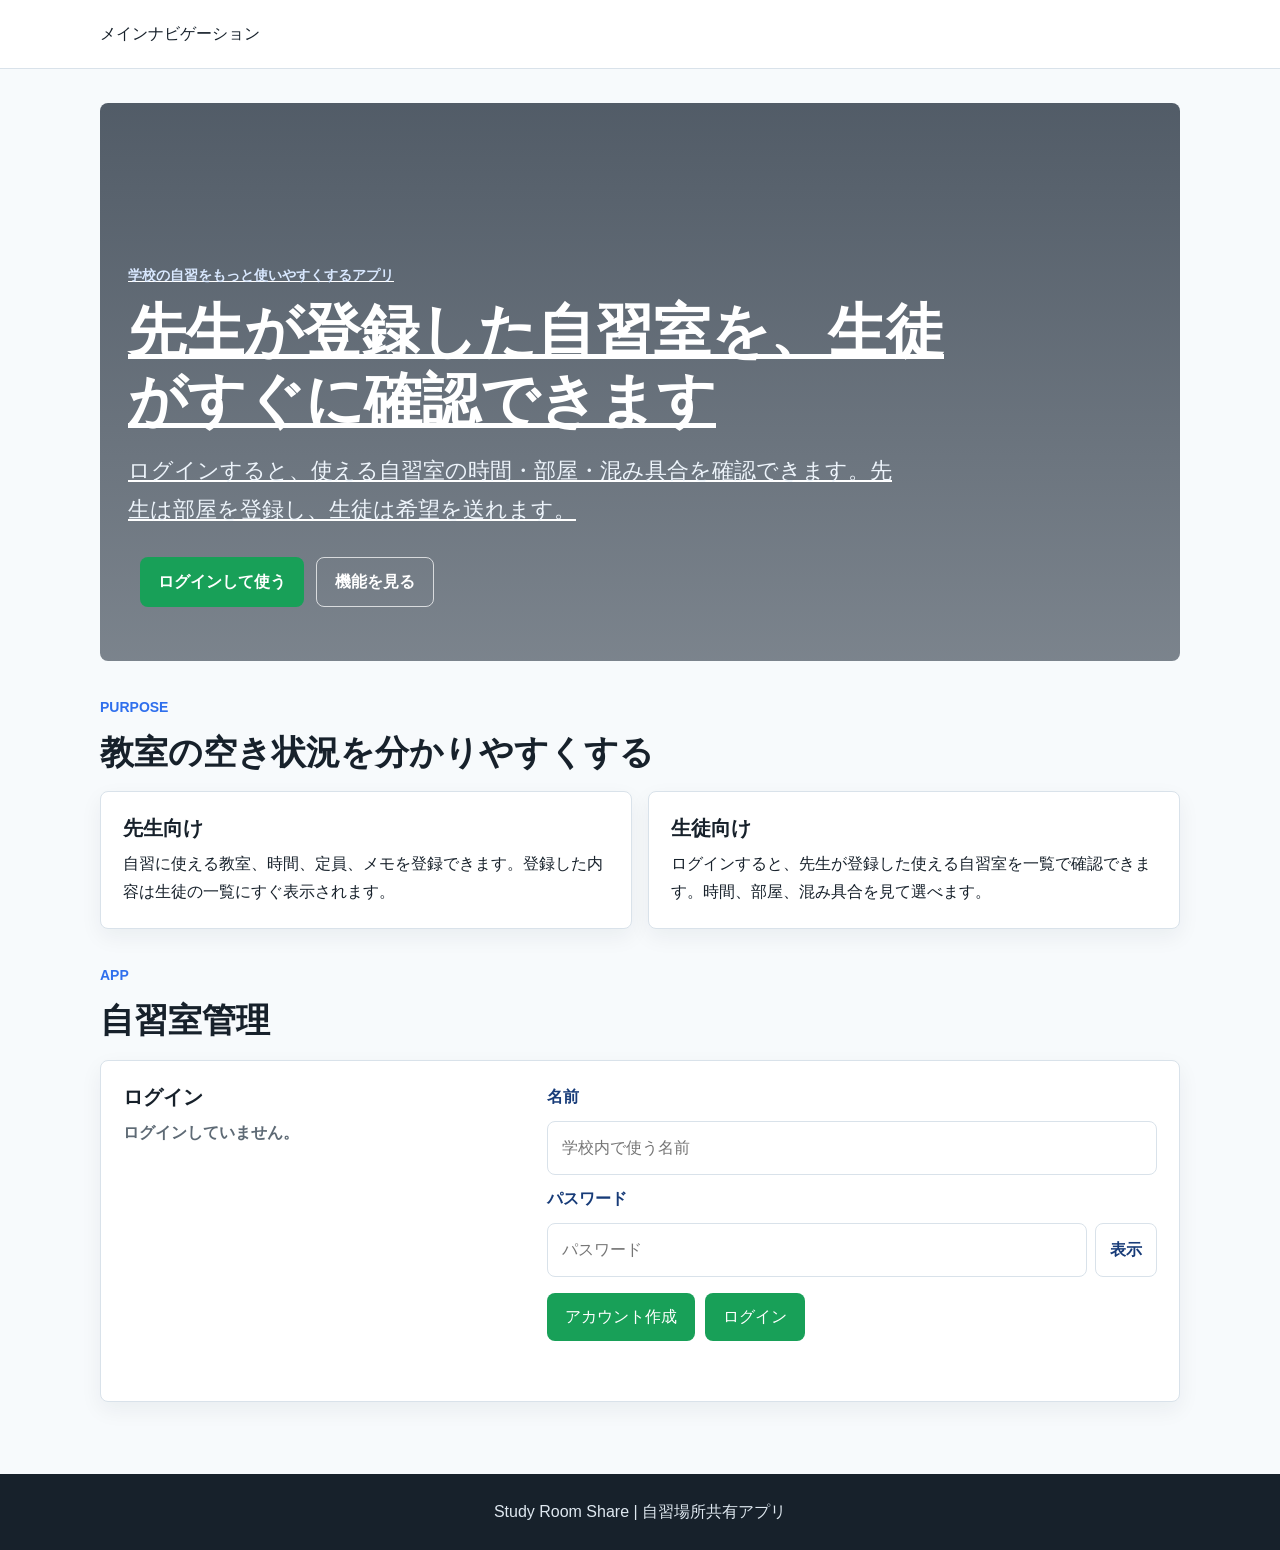
==== dashboard.html @ 18b65eff "Hide voted reception entries immediately" ====
﻿<!DOCTYPE html>
<html lang="ja">
<head>
  <meta charset="UTF-8">
  <meta name="viewport" content="width=device-width, initial-scale=1.0">
  <title>自習サポートアプリ</title>
  <link rel="stylesheet" href="style.css?v=20260711-planned-crowd">
</head>
<body class="dashboard-page">
  <header class="site-header" hidden>
    <nav class="nav" aria-label="繝｡繧､繝ｳ繝翫ン繧ｲ繝ｼ繧ｷ繝ｧ繝ｳ">
      <a class="brand" href="index.html">Study Room Share</a>
      <div class="nav-links">
        <a href="index.html">繝医ャ繝・/a>
        <a href="features.html">讖溯・</a>
        <a href="use-cases.html">豢ｻ逕ｨ萓・/a>
        <a class="active" href="dashboard.html">邂｡逅・/a>
      </div>
    </nav>
  </header>

  <main>
    <section class="hero">
      <div class="hero-copy">
        <p class="eyebrow">蟄ｦ譬｡縺ｮ閾ｪ鄙偵ｒ繧ゅ▲縺ｨ菴ｿ縺・ｄ縺吶￥縺吶ｋ繧｢繝励Μ</p>
        <h1>蜈育函縺檎匳骭ｲ縺励◆閾ｪ鄙貞ｮ､繧偵∫函蠕偵′縺吶＄縺ｫ遒ｺ隱阪〒縺阪ｋ</h1>
        <p class="lead">
          繧｢繧ｫ繧ｦ繝ｳ繝医ｒ菴懈・縺励※繝ｭ繧ｰ繧､繝ｳ縺吶ｋ縺ｨ縲∝・逕溘・閾ｪ鄙貞ｮ､繧堤匳骭ｲ縺ｧ縺阪∪縺吶・
          逕溷ｾ偵・逋ｻ骭ｲ縺輔ｌ縺溯・鄙貞ｮ､繧偵Μ繧ｹ繝医〒遒ｺ隱阪＠縲∬・蛻・↓蜷医▲縺溷ｴ謇繧帝∈縺ｹ縺ｾ縺吶・
        </p>
        <div class="actions">
          <a class="button primary" href="#app-section">繝ｭ繧ｰ繧､繝ｳ縺励※菴ｿ縺・/a>
          <a class="button secondary" href="features.html">讖溯・繧定ｦ九ｋ</a>
        </div>
      </div>
    </section>

    <section class="section">
      <div class="section-heading">
        <p class="eyebrow">Purpose</p>
        <h2>謨吝ｮ､縺ｮ遨ｺ縺咲憾豕√ｒ蛻・°繧翫ｄ縺吶￥縺吶ｋ</h2>
      </div>
      <div class="two-column">
        <article class="panel">
          <h3>蜈育函蜷代￠</h3>
          <p>
            閾ｪ鄙偵↓菴ｿ縺医ｋ謨吝ｮ､縲∵凾髢薙∽ｺｺ謨ｰ縲√Γ繝｢繧堤匳骭ｲ縺ｧ縺阪∪縺吶・
            逋ｻ骭ｲ縺励◆諠・ｱ縺ｯ縲∫函蠕貞・縺ｮ荳隕ｧ縺ｫ縺吶＄陦ｨ遉ｺ縺輔ｌ縺ｾ縺吶・
          </p>
        </article>
        <article class="panel">
          <h3>逕溷ｾ貞髄縺・/h3>
          <p>
            繝ｭ繧ｰ繧､繝ｳ縺吶ｋ縺ｨ縲∝・逕溘′逋ｻ骭ｲ縺励◆閾ｪ鄙貞ｮ､繧剃ｸ隕ｧ縺ｧ遒ｺ隱阪〒縺阪∪縺吶・
            蝣ｴ謇縲∵凾髢薙∽ｺｺ謨ｰ縺ｮ逶ｮ螳峨ｒ隕九※縲∬・鄙貞ｴ謇繧帝∈縺ｹ縺ｾ縺吶・
          </p>
        </article>
      </div>
    </section>

    <section class="section app-section" id="app-section" aria-labelledby="app-title">
      <div class="section-heading">
        <p class="eyebrow">App</p>
        <h2 id="app-title">閾ｪ鄙貞ｮ､邂｡逅・/h2>
      </div>

      <div class="auth-panel" id="auth-panel">
        <div>
          <h3>繝ｭ繧ｰ繧､繝ｳ</h3>
          <p class="auth-status" id="auth-status" role="status" aria-live="polite">繝ｭ繧ｰ繧､繝ｳ迥ｶ諷九ｒ遒ｺ隱阪＠縺ｦ縺・∪縺吶・/p>
        </div>
        <form class="auth-form" id="auth-form" autocomplete="off">
          <label for="display-name">蜷榊燕</label>
          <input id="display-name" name="school-display-name-no-autofill" type="text" maxlength="40" autocomplete="off" autocorrect="off" autocapitalize="off" spellcheck="false" placeholder="学校内で使う名前" required>

          <select id="account-role" name="account-role" hidden aria-hidden="true">
            <option value="student">逕溷ｾ・/option>
          </select>
          <input id="login-id" name="login-id" type="text" inputmode="latin" autocomplete="username" minlength="6" maxlength="24" pattern="[A-Za-z0-9_-]+" hidden aria-hidden="true">

          <label for="account-password">パスワード</label>
          <div class="password-field">
            <input id="account-password" name="account-password" type="password" autocomplete="current-password" placeholder="パスワード" required>
            <button class="password-toggle" id="password-toggle" type="button" aria-label="パスワードを表示">表示</button>
          </div>

          <div class="auth-actions">
            <button class="button auth-button-strong" id="signup-button" type="button">繧｢繧ｫ繧ｦ繝ｳ繝井ｽ懈・</button>
            <button class="button auth-button-strong" id="signin-button" type="submit">繝ｭ繧ｰ繧､繝ｳ</button>
            <span class="school-banner" id="school-banner" hidden>縺ゅｋ蟄ｦ譬｡</span>
            <span class="user-name-label" id="user-name-label" hidden></span>
            <button class="button auth-button-muted" id="signout-button" type="button" hidden>繝ｭ繧ｰ繧｢繧ｦ繝・/button>
          </div>
          <p class="auth-message" id="auth-message" role="status" aria-live="polite"></p>
        </form>
      </div>

      <div class="role-summary" id="role-summary" hidden>
        <div>
          <p class="eyebrow">Dashboard</p>
          <h3 id="dashboard-title">閾ｪ鄙貞ｮ､繝ｪ繧ｹ繝・/h3>
        </div>
        <p id="dashboard-note">蜈育函縺檎匳骭ｲ縺励◆閾ｪ鄙貞ｮ､繧堤｢ｺ隱阪〒縺阪∪縺吶・/p>
      </div>

      <div class="room-layout">
        <form class="room-form" id="room-form" hidden>
          <h3>閾ｪ鄙貞ｮ､繧堤匳骭ｲ</h3>

          <label for="room-name">驛ｨ螻句錐</label>
          <select id="room-name" name="room-name" required>
            <option value="">荳九・驛ｨ螻玖ｨｭ螳壹〒驛ｨ螻九ｒ霑ｽ蜉縺励※縺上□縺輔＞</option>
          </select>

          <label for="room-location">蝣ｴ謇</label>
          <input id="room-location" name="room-location" type="text" maxlength="80" placeholder="場所説明" readonly>

          <div class="form-grid">
            <div>
              <label for="available-date">日付</label>
              <select id="available-date" name="available-date" required></select>
            </div>
            <div>
              <label for="capacity">螳壼藤</label>
              <input id="capacity" name="capacity" type="number" min="1" max="200" value="20" required>
            </div>
          </div>

          <div class="form-grid">
            <div>
              <label for="start-time">開始</label>
              <select id="start-time" name="start-time" size="6" required></select>
            </div>
            <div>
              <label for="end-time">終了</label>
              <select id="end-time" name="end-time" size="6" required disabled></select>
            </div>
          </div>

          <label for="room-note">繝｡繝｢</label>
          <textarea id="room-note" name="room-note" rows="4" maxlength="300" placeholder="萓・ 髱吶°縺ｫ閾ｪ鄙偵＠縺溘＞莠ｺ蜷代￠"></textarea>

          <button class="button primary room-submit" id="room-submit" type="submit">逋ｻ骭ｲ縺吶ｋ</button>
          <p class="room-message" id="room-message" role="status" aria-live="polite"></p>
        </form>

        <div class="room-list-panel">
          <div class="list-toolbar">
            <h3>菴ｿ縺医ｋ閾ｪ鄙貞ｮ､</h3>
            <button class="button auth-button-muted" id="refresh-rooms" type="button">譖ｴ譁ｰ</button>
          </div>
          <div class="room-list" id="room-list" aria-live="polite">
            <p class="empty-rooms">繝ｭ繧ｰ繧､繝ｳ縺吶ｋ縺ｨ閾ｪ鄙貞ｮ､繝ｪ繧ｹ繝医ｒ遒ｺ隱阪〒縺阪∪縺吶・/p>
          </div>
        </div>
      </div>

      <section class="room-settings-panel" id="room-settings-panel" hidden>
        <div class="request-heading">
          <div>
            <p class="eyebrow">Rooms</p>
            <h3>部屋設定</h3>
          </div>
          <p>自習室登録で使う部屋を先に追加できます。</p>
        </div>

        <form class="room-option-form" id="room-option-form" autocomplete="off">
          <div>
            <label for="room-option-name">部屋名</label>
            <input id="room-option-name" name="room-option-name" type="text" maxlength="60" placeholder="例: 3年A組 教室" autocomplete="off" required>
          </div>
          <div>
            <label for="room-option-location">場所</label>
            <input id="room-option-location" name="room-option-location" type="text" maxlength="20" placeholder="例: 3階 東側" autocomplete="off">
          </div>
          <div>
            <label for="room-option-accepts-requests">希望受付</label>
            <select id="room-option-accepts-requests" name="room-option-accepts-requests" required>
              <option value="true">受け付ける</option>
              <option value="false">受け付けない</option>
            </select>
          </div>
          <button class="button primary room-option-submit" id="room-option-submit" type="submit">部屋を追加</button>
          <p class="room-message" id="room-option-message" role="status" aria-live="polite"></p>
        </form>

        <div class="room-option-list" id="room-option-list" aria-live="polite">
          <p class="empty-rooms">まだ部屋が設定されていません。</p>
        </div>
      </section>

      <section class="request-panel" aria-labelledby="request-title">
        <div class="request-heading">
          <div>
            <p class="eyebrow">Request</p>
          <h3 id="request-title">受付を開始する</h3>
          </div>
          <p>部屋と日を選んで、生徒の投票受付を開始できます。</p>
        </div>

        <form class="request-form" id="request-form">
          <label for="request-room">部屋名</label>
          <select id="request-room" name="request-room" required>
            <option value="">登録されている部屋がありません</option>
          </select>
          <p class="field-help" id="request-room-description" hidden></p>
          <button class="button primary request-next" id="request-next" type="button" disabled>次へ</button>
          <div id="request-date-step" hidden>
            <label for="request-date">日</label>
            <select id="request-date" name="request-date" required></select>
            <button class="button primary request-submit" id="request-submit" type="submit" disabled>受付を追加</button>
          </div>
          <p class="request-message" id="request-message" role="status" aria-live="polite"></p>
        </form>

        <div class="request-summary" aria-labelledby="request-summary-title">
          <h4 id="request-summary-title">希望受付リスト</h4>
          <div class="reception-group-list" id="request-summary-list"><p class="empty-rooms">いません</p></div>
        </div>
      </section>

      <section class="student-reception-panel" id="student-reception-panel" aria-labelledby="student-reception-title" hidden>
        <div class="request-heading">
          <div>
            <p class="eyebrow">Reception</p>
            <h3 id="student-reception-title">受付中の部屋</h3>
          </div>
          <p>投票すると、この一覧から表示されなくなります。</p>
        </div>
        <div class="reception-group-list" id="student-reception-list"><p class="empty-rooms">いません</p></div>
        <p class="request-message" id="student-reception-message" role="status" aria-live="polite"></p>
      </section>

      <section class="study-start-panel" id="study-start-panel" aria-labelledby="study-start-title" hidden>
        <div class="request-heading">
          <div>
            <p class="eyebrow">Study</p>
            <h3 id="study-start-title">自習を開始する</h3>
          </div>
          <p>今どこで自習しているかを登録できます。</p>
        </div>

        <form class="study-start-form" id="study-start-form">
          <label for="study-start-room">自習している部屋</label>
          <select id="study-start-room" name="study-start-room" required>
            <option value="">登録されている部屋がありません</option>
          </select>
          <p class="field-help" id="study-start-room-description" hidden></p>

          <div class="study-custom-room-field" id="study-custom-room-field" hidden>
            <label for="study-custom-room-name">場所の名前</label>
            <input id="study-custom-room-name" name="study-custom-room-name" type="text" maxlength="5" placeholder="5字以内" autocomplete="off">
          </div>

          <label for="study-end-time">いつまで</label>
          <select id="study-end-time" name="study-end-time" size="6"></select>

          <button class="button primary study-start-submit" id="study-start-submit" type="submit">自習を開始する</button>
          <p class="study-start-message" id="study-start-message" role="status" aria-live="polite"></p>
        </form>

        <div class="study-status" id="study-status" aria-live="polite">
          <p class="empty-rooms">まだ自習を開始していません。</p>
        </div>
      </section>

      <section class="friends-panel" id="friends-panel" aria-labelledby="friends-title" hidden>
        <div class="request-heading">
          <div>
            <p class="eyebrow">Friends</p>
            <h3 id="friends-title">友達</h3>
          </div>
          <p>生徒アカウントを名前で検索できます。</p>
        </div>

        <div class="self-comment-card" id="self-comment-card">
          <div>
            <h4>自分のコメント</h4>
            <p id="self-comment-text">コメント</p>
          </div>
          <button class="button self-comment-edit" id="self-comment-edit" type="button">編集</button>
        </div>

        <form class="friend-search-form" id="friend-search-form">
          <label for="friend-search">名前で検索</label>
          <div class="friend-search-row">
            <input id="friend-search" name="friend-search-no-autofill" type="text" maxlength="40" placeholder="友達の名前" autocomplete="off" autocorrect="off" autocapitalize="off" spellcheck="false">
            <button class="button primary" id="friend-search-submit" type="submit">検索</button>
          </div>
          <p class="friend-message" id="friend-message" role="status" aria-live="polite"></p>
        </form>

        <div class="friend-results" id="friend-results" aria-live="polite">
          <p class="empty-rooms">名前を入力して検索してください。</p>
        </div>

        <div class="friend-list-wrap">
          <div class="friend-list-toolbar">
            <h4>友達</h4>
            <button class="button auth-button-muted" id="refresh-friends" type="button">更新</button>
          </div>
          <div class="friend-list" id="friend-list" aria-live="polite">
            <p class="empty-rooms">いません</p>
          </div>
        </div>
      </section>
    </section>
  </main>

  <footer class="footer">
    <p>Study Room Share | 閾ｪ鄙貞ｴ謇蜈ｱ譛峨い繝励Μ</p>
  </footer>

  <script>
    const SUPABASE_URL = "https://lifesqtmgtlqllvxibvp.supabase.co";
    const SUPABASE_PUBLISHABLE_KEY = "sb_publishable_owISEwRT-risowZ7sgXsRg_W2szefQ9";

    function createDirectSupabaseClient(url, key) {
      const storageKey = "study-room-share-session";
      const authUrl = `${url}/auth/v1`;
      const restUrl = `${url}/rest/v1`;
      const listeners = [];

      function getStoredSession() {
        try {
          return JSON.parse(localStorage.getItem(storageKey) || "null");
        } catch (_error) {
          return null;
        }
      }

      function saveSession(session) {
        if (session) {
          localStorage.setItem(storageKey, JSON.stringify(session));
        } else {
          localStorage.removeItem(storageKey);
        }
        listeners.forEach((listener) => listener("SIGNED_IN", session));
      }

      function authHeaders(useSession) {
        const session = getStoredSession();
        return {
          apikey: key,
          Authorization: `Bearer ${useSession && session?.access_token ? session.access_token : key}`,
          "Content-Type": "application/json"
        };
      }

      async function refreshStoredSession() {
        const session = getStoredSession();
        if (!session?.refresh_token) {
          return null;
        }

        const response = await fetch(`${authUrl}/token?grant_type=refresh_token`, {
          method: "POST",
          headers: {
            apikey: key,
            "Content-Type": "application/json"
          },
          body: JSON.stringify({ refresh_token: session.refresh_token })
        });
        const text = await response.text();
        const payload = text ? JSON.parse(text) : null;

        if (!response.ok) {
          saveSession(null);
          return null;
        }

        const refreshedSession = buildSession(payload);
        if (refreshedSession) {
          saveSession(refreshedSession);
        }
        return refreshedSession;
      }

      async function request(endpoint, options) {
        try {
          let response = await fetch(endpoint, options);
          let text = await response.text();
          let payload = text ? JSON.parse(text) : null;

          if (
            response.status === 401 &&
            String(payload?.msg || payload?.message || payload?.error_description || payload?.error || "").toLowerCase().includes("jwt")
          ) {
            const refreshedSession = await refreshStoredSession();
            if (refreshedSession) {
              response = await fetch(endpoint, {
                ...options,
                headers: {
                  ...options.headers,
                  Authorization: `Bearer ${refreshedSession.access_token}`
                }
              });
              text = await response.text();
              payload = text ? JSON.parse(text) : null;
            }
          }

          if (!response.ok) {
            return {
              data: null,
              error: {
                status: response.status,
                message: payload?.msg || payload?.message || payload?.error_description || payload?.error || response.statusText
              }
            };
          }

          return { data: payload, error: null };
        } catch (error) {
          return { data: null, error };
        }
      }

      function buildSession(payload) {
        if (!payload?.access_token) {
          return null;
        }

        return {
          access_token: payload.access_token,
          refresh_token: payload.refresh_token,
          user: payload.user
        };
      }

      function table(name) {
        const state = {
          select: "*",
          action: "select",
          filters: [],
          orders: []
        };

        const builder = {
          select(columns) {
            state.select = columns;
            return builder;
          },
          eq(column, value) {
            state.filters.push(`${encodeURIComponent(column)}=eq.${encodeURIComponent(value)}`);
            return builder;
          },
          neq(column, value) {
            state.filters.push(`${encodeURIComponent(column)}=neq.${encodeURIComponent(value)}`);
            return builder;
          },
          in(column, values) {
            const list = (values || []).map((value) => encodeURIComponent(value)).join(",");
            state.filters.push(`${encodeURIComponent(column)}=in.(${list})`);
            return builder;
          },
          ilike(column, value) {
            state.filters.push(`${encodeURIComponent(column)}=ilike.${encodeURIComponent(value)}`);
            return builder;
          },
          or(expression) {
            state.filters.push(`or=${encodeURIComponent(`(${expression})`)}`);
            return builder;
          },
          order(column, options) {
            const direction = options?.ascending === false ? "desc" : "asc";
            state.orders.push(`${column}.${direction}`);
            return builder;
          },
          delete() {
            state.action = "delete";
            return builder;
          },
          update(values) {
            state.action = "update";
            state.values = values;
            return builder;
          },
          async single() {
            const result = await builder.then();
            return {
              data: Array.isArray(result.data) ? result.data[0] || null : result.data,
              error: result.error || (Array.isArray(result.data) && result.data.length ? null : { message: "No rows returned" })
            };
          },
          async insert(values) {
            return request(`${restUrl}/${name}`, {
              method: "POST",
              headers: {
                ...authHeaders(true),
                Prefer: "return=representation"
              },
              body: JSON.stringify(values)
            });
          },
          async upsert(values, options = {}) {
            const onConflict = options.onConflict || "id";
            const conflictTarget = String(onConflict)
              .split(",")
              .map((column) => encodeURIComponent(column.trim()))
              .join(",");
            const resolution = options.ignoreDuplicates ? "ignore-duplicates" : "merge-duplicates";
            return request(`${restUrl}/${name}?on_conflict=${conflictTarget}`, {
              method: "POST",
              headers: {
                ...authHeaders(true),
                Prefer: `resolution=${resolution},return=representation`
              },
              body: JSON.stringify(values)
            });
          },
          async then(resolve) {
            if (state.action === "delete") {
              const result = await request(`${restUrl}/${name}?${state.filters.join("&")}`, {
                method: "DELETE",
                headers: {
                  ...authHeaders(true),
                  Prefer: "return=minimal"
                }
              });

              return resolve ? resolve(result) : result;
            }

            if (state.action === "update") {
              const result = await request(`${restUrl}/${name}?${state.filters.join("&")}`, {
                method: "PATCH",
                headers: {
                  ...authHeaders(true),
                  Prefer: "return=representation"
                },
                body: JSON.stringify(state.values)
              });

              return resolve ? resolve(result) : result;
            }

            const params = [`select=${encodeURIComponent(state.select)}`, ...state.filters];
            if (state.orders.length) {
              params.push(`order=${encodeURIComponent(state.orders.join(","))}`);
            }

            const result = await request(`${restUrl}/${name}?${params.join("&")}`, {
              method: "GET",
              headers: authHeaders(true)
            });

            return resolve ? resolve(result) : result;
          }
        };

        return builder;
      }

      return {
        auth: {
          async signUp({ email, password, options }) {
            const { data, error } = await request(`${authUrl}/signup`, {
              method: "POST",
              headers: authHeaders(false),
              body: JSON.stringify({
                email,
                password,
                data: options?.data || {}
              })
            });

            const session = buildSession(data);
            if (session) {
              saveSession(session);
            }

            return {
              data: {
                ...data,
                session
              },
              error
            };
          },
          async signInWithPassword({ email, password }) {
            const { data, error } = await request(`${authUrl}/token?grant_type=password`, {
              method: "POST",
              headers: authHeaders(false),
              body: JSON.stringify({ email, password })
            });

            const session = buildSession(data);
            if (session) {
              saveSession(session);
            }

            return { data, error };
          },
          async signOut() {
            saveSession(null);
            return { error: null };
          },
          async getSession() {
            return { data: { session: getStoredSession() } };
          },
          onAuthStateChange(callback) {
            listeners.push(callback);
          }
        },
        from: table
      };
    }

    const appClient = createDirectSupabaseClient(SUPABASE_URL, SUPABASE_PUBLISHABLE_KEY);
    const isDashboardPage = location.pathname.endsWith("dashboard.html");

    const authForm = document.getElementById("auth-form");
    const displayName = document.getElementById("display-name");
    const accountRole = document.getElementById("account-role");
    const loginId = document.getElementById("login-id");
    const accountPassword = document.getElementById("account-password");
    const passwordToggle = document.getElementById("password-toggle");
    const authStatus = document.getElementById("auth-status");
    const authMessage = document.getElementById("auth-message");
    const signupButton = document.getElementById("signup-button");
    const signinButton = document.getElementById("signin-button");
    const signoutButton = document.getElementById("signout-button");
    const roleSummary = document.getElementById("role-summary");
    const schoolBanner = document.getElementById("school-banner");
    const userNameLabel = document.getElementById("user-name-label");
    const dashboardTitle = document.getElementById("dashboard-title");
    const dashboardNote = document.getElementById("dashboard-note");
    const roomLayout = document.querySelector(".room-layout");
    const requestPanel = document.querySelector(".request-panel");
    const roomSettingsPanel = document.getElementById("room-settings-panel");
    const roomForm = document.getElementById("room-form");
    const roomName = document.getElementById("room-name");
    const roomLocation = document.getElementById("room-location");
    const availableDate = document.getElementById("available-date");
    const startTime = document.getElementById("start-time");
    const endTime = document.getElementById("end-time");
    const capacity = document.getElementById("capacity");
    const roomNote = document.getElementById("room-note");
    const roomSubmit = document.getElementById("room-submit");
    const roomMessage = document.getElementById("room-message");
    const roomList = document.getElementById("room-list");
    const refreshRooms = document.getElementById("refresh-rooms");
    const roomOptionForm = document.getElementById("room-option-form");
    const roomOptionName = document.getElementById("room-option-name");
    const roomOptionLocation = document.getElementById("room-option-location");
    const roomOptionAcceptsRequests = document.getElementById("room-option-accepts-requests");
    const roomOptionMessage = document.getElementById("room-option-message");
    const roomOptionList = document.getElementById("room-option-list");
    const requestForm = document.getElementById("request-form");
    const requestRoom = document.getElementById("request-room");
    const requestRoomDescription = document.getElementById("request-room-description");
    const requestDate = document.getElementById("request-date");
    const requestNext = document.getElementById("request-next");
    const requestDateStep = document.getElementById("request-date-step");
    const requestTitle = document.getElementById("request-title");
    const requestSubmit = document.getElementById("request-submit");
    const requestMessage = document.getElementById("request-message");
    const requestSummaryList = document.getElementById("request-summary-list");
    const studentReceptionPanel = document.getElementById("student-reception-panel");
    const studentReceptionList = document.getElementById("student-reception-list");
    const studentReceptionMessage = document.getElementById("student-reception-message");
    const studyStartPanel = document.getElementById("study-start-panel");
    const studyStartForm = document.getElementById("study-start-form");
    const studyStartRoom = document.getElementById("study-start-room");
    const studyStartRoomDescription = document.getElementById("study-start-room-description");
    const studyCustomRoomField = document.getElementById("study-custom-room-field");
    const studyCustomRoomName = document.getElementById("study-custom-room-name");
    const studyEndTime = document.getElementById("study-end-time");
    const studyStartSubmit = document.getElementById("study-start-submit");
    const studyStartMessage = document.getElementById("study-start-message");
    const studyStatus = document.getElementById("study-status");
    const friendsPanel = document.getElementById("friends-panel");
    const friendSearchForm = document.getElementById("friend-search-form");
    const friendSearch = document.getElementById("friend-search");
    const friendSearchSubmit = document.getElementById("friend-search-submit");
    const friendMessage = document.getElementById("friend-message");
    const friendResults = document.getElementById("friend-results");
    const friendList = document.getElementById("friend-list");
    const refreshFriends = document.getElementById("refresh-friends");
    const selfCommentText = document.getElementById("self-comment-text");
    const selfCommentEdit = document.getElementById("self-comment-edit");

    let currentUser = null;
    let currentProfile = null;
    let currentRequests = [];
    let currentReceptions = [];
    let currentReceptionVotes = [];
    let currentRoomPlans = [];
    let currentFriends = [];
    let currentStudySession = null;
    const LOCAL_SESSION_KEY = "study-room-share-local-session";
    const LOCAL_ACCOUNTS_KEY = "study-room-share-local-accounts";
    const LOCAL_ROOMS_KEY = "study-room-share-local-rooms";
    const LOCAL_ROOM_OPTIONS_KEY = "study-room-share-local-room-options";
    const LOCAL_REQUESTS_KEY = "study-room-share-local-requests";
    const LOCAL_RECEPTIONS_KEY = "study-room-share-local-receptions";
    const LOCAL_RECEPTION_VOTES_KEY = "study-room-share-local-reception-votes";
    const LOCAL_FRIENDS_KEY = "study-room-share-local-friends";
    const LOCAL_STUDY_SESSIONS_KEY = "study-room-share-local-study-sessions";
    const PLANNED_ROOMS_KEY = "study-room-share-planned-rooms";
    const SPECIAL_ROOM_OPTIONS = [
      { room_name: "図書館", location: "校内" },
      { room_name: "情報処理室", location: "校内" },
      { room_name: "CAD室", location: "校内" },
      { room_name: "電子工作室", location: "校内" },
      { room_name: "実習工場", location: "校内" }
    ];
    const ROLE_PASSWORDS = {
      student: ["stu", "dy", "2026"].join(""),
      teacher: ["tea", "ch", "2026"].join("")
    };
    const DELETED_ACCOUNT_NAMES = ["tanoue01"];

    loginId.required = false;
    function setText(selector, text) {
      const element = document.querySelector(selector);
      if (element) {
        element.textContent = text;
      }
    }

    function setPlaceholder(selector, text) {
      const element = document.querySelector(selector);
      if (element) {
        element.setAttribute("placeholder", text);
      }
    }

    function localizeStaticText() {
      setText('nav[aria-label]', 'メインナビゲーション');
      setText('.nav-links a[href="index.html"]', 'トップ');
      setText('.nav-links a[href="features.html"]', '機能');
      setText('.nav-links a[href="use-cases.html"]', '使い方');
      setText('.nav-links a[href="dashboard.html"]', '管理');
      setText('.hero .eyebrow', '学校の自習をもっと使いやすくするアプリ');
      setText('.hero h1', '先生が登録した自習室を、生徒がすぐに確認できます');
      setText('.hero .lead', 'ログインすると、使える自習室の時間・部屋・混み具合を確認できます。先生は部屋を登録し、生徒は希望を送れます。');
      setText('.hero .button.primary', 'ログインして使う');
      setText('.hero .button.secondary', '機能を見る');
      setText('#app-title', '自習室管理');
      setText('#auth-panel h3', 'ログイン');
      setText('#auth-status', 'ログイン状態を確認しています。');
      setText('label[for="display-name"]', '名前');
      setText('label[for="account-password"]', 'パスワード');
      setText('#account-role option[value="student"]', '生徒');
      setText('#signup-button', 'アカウント作成');
      setText('#signin-button', 'ログイン');
      setText('#school-banner', 'ある学校');
      setText('#signout-button', 'ログアウト');
      setText('#dashboard-title', '使える自習室');
      setText('#dashboard-note', '登録された自習室を確認できます。');
      setText('#room-form h3', '自習室を登録');
      setText('label[for="room-name"]', '部屋名');
      setText('#room-name option[value=""]', '部屋を選んでください');
      setText('label[for="room-location"]', '場所説明');
      setText('label[for="available-date"]', '日付');
      setText('label[for="capacity"]', '定員');
      setText('label[for="start-time"]', '開始');
      setText('label[for="end-time"]', '終了');
      setText('label[for="room-note"]', 'メモ');
      setText('#room-submit', '登録する');
      setText('.room-list-panel .list-toolbar h3', '使える自習室');
      setText('#refresh-rooms', '更新');
      setText('#room-settings-panel .request-heading h3', '部屋設定');
      setText('#room-settings-panel .request-heading p:last-child', '自習室登録で使う部屋を先に追加できます。');
      setText('label[for="room-option-name"]', '部屋名');
      setText('label[for="room-option-location"]', '場所説明');
      setText('label[for="room-option-accepts-requests"]', '希望受付');
      setText('#room-option-accepts-requests option[value="true"]', '受け付ける');
      setText('#room-option-accepts-requests option[value="false"]', '受け付けない');
      setText('#room-option-submit', '部屋を追加');
      setText('#request-title', '受付を開始する');
      setText('.request-panel .request-heading p:last-child', '部屋と日を選んで、生徒の投票受付を開始できます。');
      setText('label[for="request-room"]', '部屋名');
      setText('#request-room option[value=""]', '部屋を選んでください');
      setText('label[for="request-date"]', '日');
      setText('#request-next', '次へ');
      setText('#request-submit', '受付を追加');
      setText('#request-summary-title', '希望受付リスト');
      setText('.request-summary th:nth-child(1)', '日');
      setText('.request-summary th:nth-child(2)', '部屋');
      setText('.request-summary th:nth-child(3)', '人数');
      setText('#student-reception-title', '受付中の部屋');
      setText('#study-start-title', '自習を開始する');
      setText('#study-start-panel .request-heading p:last-child', '今どこで自習しているかを登録できます。');
      setText('label[for="study-start-room"]', '自習している部屋');
      setText('label[for="study-custom-room-name"]', '場所の名前');
      setText('label[for="study-end-time"]', 'いつまで');
      setText('#study-start-submit', '自習を開始する');
      setText('#friends-title', '友達');
      setText('#friends-panel .request-heading p:last-child', '生徒アカウントを名前で検索できます。');
      setText('#self-comment-card h4', '自分のコメント');
      setText('#self-comment-text', 'コメント');
      setText('#self-comment-edit', '編集');
      setText('label[for="friend-search"]', '名前で検索');
      setText('#friend-search-submit', '検索');
      setText('.friend-list-wrap h4', '友達');
      setText('#refresh-friends', '更新');
      setPlaceholder('#display-name', '学校内で使う名前');
      setPlaceholder('#account-password', 'パスワード');
      setPlaceholder('#room-location', '場所説明');
      setPlaceholder('#room-note', '例: 静かに自習したい人向け');
      setPlaceholder('#room-option-name', '例: CAD室');
      setPlaceholder('#room-option-location', '例: 3階東側');
      setPlaceholder('#friend-search', '友達の名前');
      const purposeSection = document.querySelector('main > section.section:not(.app-section)');
      if (purposeSection) {
        purposeSection.innerHTML = `
          <div class="section-heading">
            <p class="eyebrow">Purpose</p>
            <h2>教室の空き状況を分かりやすくする</h2>
          </div>
          <div class="two-column">
            <article class="panel">
              <h3>先生向け</h3>
              <p>自習に使える教室、時間、定員、メモを登録できます。登録した内容は生徒の一覧にすぐ表示されます。</p>
            </article>
            <article class="panel">
              <h3>生徒向け</h3>
              <p>ログインすると、先生が登録した使える自習室を一覧で確認できます。時間、部屋、混み具合を見て選べます。</p>
            </article>
          </div>`;
      }
      setText('#room-list .empty-rooms', 'ログインすると自習室リストを確認できます。');
      setText('#room-option-list .empty-rooms', 'まだ部屋が設定されていません。');
      setText('#friend-results .empty-rooms', '名前を入力して検索してください。');
      setText('#friend-list .empty-rooms', 'いません');
      setText('.footer p', 'Study Room Share | 自習場所共有アプリ');
    }
    localizeStaticText();

    function setAuthMessage(text, type) {
      authMessage.textContent = text;
      authMessage.dataset.type = type || "";
    }

    function setRoomMessage(text, type) {
      roomMessage.textContent = text;
      roomMessage.dataset.type = type || "";
    }

    function setRoomOptionMessage(text, type) {
      roomOptionMessage.textContent = text;
      roomOptionMessage.dataset.type = type || "";
    }

    function setRequestMessage(text, type) {
      requestMessage.textContent = text;
      requestMessage.dataset.type = type || "";
    }

    function setStudyStartMessage(text, type) {
      if (!studyStartMessage) {
        return;
      }
      studyStartMessage.textContent = text;
      studyStartMessage.dataset.type = type || "";
    }

    function setFriendMessage(text, type) {
      if (!friendMessage) {
        return;
      }
      friendMessage.textContent = text;
      friendMessage.dataset.type = type || "";
    }

    function setAuthLoading(isLoading) {
      signupButton.disabled = isLoading;
      signinButton.disabled = isLoading;
      signoutButton.disabled = isLoading;
    }

    function setAuthButtonColors(isLoggedIn) {
      signupButton.classList.toggle("auth-button-strong", !isLoggedIn);
      signupButton.classList.toggle("auth-button-muted", isLoggedIn);
      signinButton.classList.toggle("auth-button-strong", !isLoggedIn);
      signinButton.classList.toggle("auth-button-muted", isLoggedIn);
      signoutButton.classList.toggle("auth-button-strong", isLoggedIn);
      signoutButton.classList.toggle("auth-button-muted", !isLoggedIn);
    }

    function readLocalJson(key, fallback) {
      try {
        return JSON.parse(localStorage.getItem(key) || JSON.stringify(fallback));
      } catch (_error) {
        return fallback;
      }
    }

    function writeLocalJson(key, value) {
      localStorage.setItem(key, JSON.stringify(value));
    }

    function isConnectionError(error) {
      const message = String(error?.message || "").toLowerCase();
      return message.includes("failed to fetch") || message.includes("network") || message.includes("load failed");
    }

    function shouldUseLocalPasswordAccount(error) {
      const message = String(error?.message || "").toLowerCase();
      return isConnectionError(error)
        || message.includes("email rate limit")
        || message.includes("over_email_send_rate_limit")
        || message.includes("email not confirmed")
        || message.includes("confirm");
    }

    function createLocalUser(account) {
      return {
        id: `local-${account.login_id}`,
        email: loginIdToEmail(account.login_id),
        user_metadata: {
          login_id: account.login_id,
          display_name: account.display_name,
          role: account.role
        }
      };
    }

    function createLocalSession(account) {
      const session = {
        user: createLocalUser(account),
        profile: {
          id: `local-${account.login_id}`,
          login_id: account.login_id,
          display_name: account.display_name,
          role: account.role,
          self_comment: account.self_comment || ""
        }
      };
      writeLocalJson(LOCAL_SESSION_KEY, session);
      return session;
    }

    function getLocalSession() {
      return readLocalJson(LOCAL_SESSION_KEY, null);
    }

    function clearLocalSession() {
      localStorage.removeItem(LOCAL_SESSION_KEY);
    }

    function getLocalAccounts() {
      return readLocalJson(LOCAL_ACCOUNTS_KEY, {});
    }

    function saveLocalAccounts(accounts) {
      writeLocalJson(LOCAL_ACCOUNTS_KEY, accounts);
    }

    function isDeletedAccountName(name) {
      return DELETED_ACCOUNT_NAMES.includes(String(name || "").trim().toLowerCase());
    }

    function removeDeletedLocalAccounts() {
      const accounts = getLocalAccounts();
      const localSession = getLocalSession();
      let changed = false;

      Object.entries(accounts).forEach(([key, account]) => {
        if (isDeletedAccountName(account?.display_name) || isDeletedAccountName(key)) {
          delete accounts[key];
          changed = true;
        }
      });

      DELETED_ACCOUNT_NAMES.forEach((name) => {
        [ROLE_PASSWORDS.student, ROLE_PASSWORDS.teacher].forEach((password) => {
          const loginId = makeAccountLoginId(password, name);
          if (accounts[loginId]) {
            delete accounts[loginId];
            changed = true;
          }
        });
      });

      if (changed) {
        saveLocalAccounts(accounts);
      }

      if (
        isDeletedAccountName(localSession?.profile?.display_name) ||
        isDeletedAccountName(localSession?.user?.user_metadata?.display_name) ||
        DELETED_ACCOUNT_NAMES.some((name) => {
          const studentLoginId = makeAccountLoginId(ROLE_PASSWORDS.student, name);
          const teacherLoginId = makeAccountLoginId(ROLE_PASSWORDS.teacher, name);
          return localSession?.profile?.login_id === studentLoginId || localSession?.profile?.login_id === teacherLoginId;
        })
      ) {
        clearLocalSession();
      }
    }

    function getLocalRooms() {
      return readLocalJson(LOCAL_ROOMS_KEY, []);
    }

    function saveLocalRooms(rooms) {
      writeLocalJson(LOCAL_ROOMS_KEY, rooms);
    }

    function getLocalRoomOptions() {
      return readLocalJson(LOCAL_ROOM_OPTIONS_KEY, []);
    }

    function saveLocalRoomOptions(options) {
      writeLocalJson(LOCAL_ROOM_OPTIONS_KEY, options);
    }

    function getLocalRequests() {
      return readLocalJson(LOCAL_REQUESTS_KEY, []);
    }

    function saveLocalRequests(requests) {
      writeLocalJson(LOCAL_REQUESTS_KEY, requests);
    }

    function getLocalReceptions() {
      return readLocalJson(LOCAL_RECEPTIONS_KEY, []);
    }

    function saveLocalReceptions(receptions) {
      writeLocalJson(LOCAL_RECEPTIONS_KEY, receptions);
    }

    function getLocalReceptionVotes() {
      return readLocalJson(LOCAL_RECEPTION_VOTES_KEY, []);
    }

    function saveLocalReceptionVotes(votes) {
      writeLocalJson(LOCAL_RECEPTION_VOTES_KEY, votes);
    }

    function getLocalFriends() {
      return readLocalJson(LOCAL_FRIENDS_KEY, []);
    }

    function saveLocalFriends(friends) {
      writeLocalJson(LOCAL_FRIENDS_KEY, friends);
    }

    function getLocalStudySessions() {
      return readLocalJson(LOCAL_STUDY_SESSIONS_KEY, []);
    }

    function saveLocalStudySessions(sessions) {
      writeLocalJson(LOCAL_STUDY_SESSIONS_KEY, sessions);
    }

    function getPlannedRoomIds() {
      return new Set(readLocalJson(PLANNED_ROOMS_KEY, []));
    }

    function savePlannedRoomIds(ids) {
      writeLocalJson(PLANNED_ROOMS_KEY, Array.from(ids));
    }

    function plannedRoomKey(room) {
      return [
        room.id || room.room_name,
        room.available_date,
        String(room.start_time).slice(0, 5),
        String(room.end_time).slice(0, 5)
      ].join("|");
    }

    function canChangePlannedRoom(room) {
      const roomEndAt = roomEndDateTime(room);
      return Boolean(roomEndAt && roomEndAt >= new Date());
    }

    function getRoomId(room) {
      return room?.id == null ? "" : String(room.id);
    }

    function isSupabaseUser() {
      return currentUser && !String(currentUser.id || "").startsWith("local-");
    }

    function getLocalPlannedRoomCount(room) {
      return getPlannedRoomIds().has(plannedRoomKey(room)) ? 1 : 0;
    }

    function isRoomPlannedByCurrentUser(room) {
      if (!isSupabaseUser()) {
        return Boolean(currentUser) && getLocalPlannedRoomCount(room) > 0;
      }

      const roomId = getRoomId(room);
      return currentRoomPlans.some((plan) => (
        String(plan.room_id) === roomId && String(plan.user_id) === String(currentUser.id)
      ));
    }

    function getRoomPlanCount(room) {
      if (!isSupabaseUser()) {
        return getLocalPlannedRoomCount(room);
      }

      const roomId = getRoomId(room);
      return currentRoomPlans.filter((plan) => String(plan.room_id) === roomId).length;
    }

    function getFriendId(friend) {
      return String(friend?.friend_id || friend?.id || "");
    }

    function getFriendDisplayName(friend) {
      return friend?.display_name || friend?.friend_name || "名前なし";
    }

    function getFriendPlansForRoom(room) {
      if (!isSupabaseUser() || displayRoleForAccount(currentProfile, currentUser) !== "student") {
        return [];
      }

      const roomId = getRoomId(room);
      const friendMap = new Map();
      currentFriends.forEach((friend) => {
        const friendId = getFriendId(friend);
        if (friendId) {
          friendMap.set(friendId, getFriendDisplayName(friend));
        }
      });

      const shownFriendIds = new Set();
      return currentRoomPlans
        .filter((plan) => String(plan.room_id) === roomId)
        .filter((plan) => friendMap.has(String(plan.user_id)))
        .filter((plan) => {
          const friendId = String(plan.user_id);
          if (shownFriendIds.has(friendId)) {
            return false;
          }
          shownFriendIds.add(friendId);
          return true;
        })
        .map((plan) => ({
          id: String(plan.user_id),
          name: friendMap.get(String(plan.user_id))
        }));
    }

    async function loadRoomPlans(rooms) {
      currentRoomPlans = [];

      if (!isSupabaseUser()) {
        return;
      }

      const roomIds = new Set((rooms || []).map(getRoomId).filter(Boolean));
      if (!roomIds.size) {
        return;
      }

      const { data, error } = await appClient
        .from("study_room_plans")
        .select("room_id, user_id, created_at");

      if (error) {
        currentRoomPlans = [];
        return;
      }

      currentRoomPlans = (data || []).filter((plan) => roomIds.has(String(plan.room_id)));
    }

    async function saveRoomPlan(room, shouldPlan) {
      if (!isSupabaseUser()) {
        const ids = getPlannedRoomIds();
        const roomKey = plannedRoomKey(room);
        if (shouldPlan) {
          ids.add(roomKey);
        } else {
          ids.delete(roomKey);
        }
        savePlannedRoomIds(ids);
        return { error: null };
      }

      const roomId = getRoomId(room);
      if (!roomId) {
        return { error: { message: "部屋情報が見つかりません。" } };
      }

      if (shouldPlan) {
        const { error } = await appClient.from("study_room_plans").upsert({
          room_id: Number(roomId),
          user_id: currentUser.id
        }, {
          onConflict: "room_id,user_id",
          ignoreDuplicates: true
        });

        if (!error && !isRoomPlannedByCurrentUser(room)) {
          currentRoomPlans.push({
            room_id: Number(roomId),
            user_id: currentUser.id,
            created_at: new Date().toISOString()
          });
        }
        return { error };
      }

      const { error } = await appClient
        .from("study_room_plans")
        .delete()
        .eq("room_id", roomId)
        .eq("user_id", currentUser.id);

      if (!error) {
        currentRoomPlans = currentRoomPlans.filter((plan) => !(
          String(plan.room_id) === roomId && String(plan.user_id) === String(currentUser.id)
        ));
      }

      return { error };
    }

    function setPlannedRoomState(item, button, isPlanned, canChange = true) {
      item.classList.toggle("is-planned-room", isPlanned);
      button.classList.toggle("is-selected", isPlanned);
      button.textContent = "";
      button.disabled = !canChange;
      button.classList.toggle("is-disabled", !canChange);
      button.setAttribute("aria-pressed", String(isPlanned));
      button.setAttribute("aria-label", canChange
        ? isPlanned ? "自習室に行く予定を取り消す" : "自習室に行く予定にする"
        : "終了時刻を過ぎたため変更できません");
      button.title = canChange
        ? isPlanned ? "自習室に行く予定" : "自習室に行く予定にする"
        : "終了時刻を過ぎたため変更できません";
    }

    function makeAccountLoginId(password, name) {
      const role = roleFromPassword(password);
      const trimmedName = name.trim();
      if (!trimmedName) {
        return password;
      }

      let hash = 0;
      Array.from(trimmedName.toLowerCase()).forEach((char) => {
        hash = ((hash << 5) - hash + char.charCodeAt(0)) | 0;
      });

      return `${role || "user"}-${Math.abs(hash).toString(36)}`;
    }

    function getPasswordAccount(id, name) {
      const role = roleFromPassword(id);
      const loginIdValue = makeAccountLoginId(id, name);
      return {
        id: `local-${loginIdValue}`,
        login_id: loginIdValue,
        display_name: name || roleLabel(role),
        role,
        password: id
      };
    }

    function signInWithPasswordFallback(id, name, message) {
      setAuthMessage("通信できないためログインできません。", "error");
    }

    function signInExistingLocalAccount(id, name, message) {
      setAuthMessage("アカウントがありません。", "error");
      return false;
    }

    function normalizeLoginId(value) {
      return value.trim().toLowerCase();
    }

    function isValidLoginId(value) {
      return /^[a-z0-9_-]{6,24}$/.test(value);
    }

    function loginIdToEmail(value) {
      return `${value}@study-room-share.example.com`;
    }

    function getPasswordCredential() {
      return normalizeLoginId(accountPassword.value);
    }

    function roleFromPassword(value) {
      if (value === ROLE_PASSWORDS.teacher) {
        return "teacher";
      }
      if (value === ROLE_PASSWORDS.student) {
        return "student";
      }
      return "";
    }

    function roleFromLoginId(value) {
      if (String(value || "").startsWith("teacher-")) {
        return "teacher";
      }
      if (String(value || "").startsWith("student-")) {
        return "student";
      }
      return roleFromPassword(value);
    }

    function toJapaneseAuthError(error) {
      const message = String(error?.message || "").toLowerCase();
      if (message.includes("invalid login credentials")) {
        return "アカウントがありません。名前とパスワードを確認してください。";
      }
      if (isConnectionError(error)) {
        return "通信できないためログインできません。Supabaseの接続を確認してください。";
      }
      if (message.includes("already registered") || message.includes("already exists") || message.includes("user already")) {
        return "この名前のアカウントはすでに登録されています。";
      }
      if (message.includes("email not confirmed") || message.includes("confirm")) {
        return "メール確認が必要です。Supabaseの認証設定を確認してください。";
      }
      return "認証に失敗しました。Supabaseの設定を確認してください。";
    }

    function getAuthInputProblem() {
      const password = getPasswordCredential();
      const name = displayName.value.trim();

      if (!name) {
        return "名前を入力してください。";
      }
      if (isDeletedAccountName(name)) {
        return "このアカウントは削除されています。";
      }
      if (!password) {
        return "パスワードを入力してください。";
      }
      if (!roleFromPassword(password)) {
        return "パスワードが違います。";
      }
      return "";
    }

    function toJapaneseDatabaseError(error) {
      const message = String(error?.message || "").toLowerCase();

      if (message.includes("study_rooms") || message.includes("relation") || message.includes("does not exist")) {
        return "入力内容を確認してください。";
      }

      if (message.includes("row-level security") || message.includes("policy") || message.includes("permission")) {
        return "入力内容を確認してください。";
      }

      if (message.includes("check constraint")) {
        return "入力内容を確認してください。";
      }

      return "入力内容を確認してください。";
    }

    function setRoomLoading(isLoading) {
      roomSubmit.disabled = isLoading;
      refreshRooms.disabled = isLoading;
    }

    function roundUpToNextHalfHour(date) {
      const rounded = new Date(date);
      rounded.setSeconds(0, 0);
      const minutes = rounded.getMinutes();
      const addMinutes = minutes === 0 || minutes === 30 ? 0 : minutes < 30 ? 30 - minutes : 60 - minutes;
      rounded.setMinutes(minutes + addMinutes);
      return rounded;
    }

    function formatDateForInput(date) {
      const year = date.getFullYear();
      const month = String(date.getMonth() + 1).padStart(2, "0");
      const day = String(date.getDate()).padStart(2, "0");
      return `${year}-${month}-${day}`;
    }

    function formatSelectedDate(value) {
      if (!value) {
        return "入力内容を確認してください。";
      }

      return new Date(`${value}T00:00:00`).toLocaleDateString("ja-JP", {
        month: "2-digit",
        day: "2-digit",
        weekday: "short"
      });
    }

    function visibleRoomCutoff() {
      const cutoff = new Date();
      cutoff.setDate(cutoff.getDate() - 1);
      cutoff.setHours(6, 0, 0, 0);
      return cutoff;
    }

    function roomEndDateTime(room) {
      if (!room?.available_date || !room?.end_time) {
        return null;
      }

      return new Date(`${room.available_date}T${String(room.end_time).slice(0, 5)}:00`);
    }

    function roomStartDateTime(room) {
      if (!room?.available_date || !room?.start_time) {
        return null;
      }

      return new Date(`${room.available_date}T${String(room.start_time).slice(0, 5)}:00`);
    }

    function filterVisibleRooms(rooms) {
      const cutoff = visibleRoomCutoff();

      return (rooms || []).filter((room) => {
        const roomEndAt = roomEndDateTime(room);
        return roomEndAt && roomEndAt >= cutoff;
      });
    }

    async function cleanupExpiredRooms() {
      if (!currentUser) {
        return;
      }

      const cutoff = visibleRoomCutoff();

      if (String(currentUser.id).startsWith("local-")) {
        saveLocalRooms(getLocalRooms().filter((room) => {
          const roomEndAt = roomEndDateTime(room);
          return roomEndAt && roomEndAt >= cutoff;
        }));
        return;
      }

      if (displayRoleForAccount(currentProfile, currentUser) !== "teacher") {
        return;
      }

      const { data, error } = await appClient
        .from("study_rooms")
        .select("id, available_date, end_time, created_by")
        .eq("created_by", currentUser.id);

      if (error) {
        return;
      }

      const expiredRooms = (data || []).filter((room) => {
        const roomEndAt = roomEndDateTime(room);
        return roomEndAt && roomEndAt < cutoff;
      });

      await Promise.all(expiredRooms.map((room) => appClient
        .from("study_rooms")
        .delete()
        .eq("id", room.id)
        .eq("created_by", currentUser.id)));
    }

    function maxAllowedDateTime() {
      const max = new Date();
      max.setMonth(max.getMonth() + 3);
      return max;
    }

    function dateTimeFromInputs(dateValue, timeValue) {
      if (!dateValue || !timeValue) {
        return null;
      }

      const [hour, minute] = timeValue.split(":").map(Number);
      const date = new Date(`${dateValue}T00:00:00`);
      date.setHours(hour, minute, 0, 0);
      return date;
    }

    function getTimeRangeProblem(dateValue, startValue, endValue) {
      const now = new Date();
      const max = maxAllowedDateTime();
      const start = dateTimeFromInputs(dateValue, startValue);
      const end = dateTimeFromInputs(dateValue, endValue);

      if (!start || !end) {
        return "入力内容を確認してください。";
      }

      if (start <= now) {
        return "入力内容を確認してください。";
      }

      if (start > max || end > max) {
        return "入力内容を確認してください。";
      }

      return "";
    }

    function buildDateOptions(selectElement, placeholderText) {
      selectElement.innerHTML = "";

      const placeholder = document.createElement("option");
      placeholder.value = "";
      placeholder.textContent = placeholderText;
      selectElement.appendChild(placeholder);

      const today = new Date();
      today.setHours(0, 0, 0, 0);
      const maxDate = maxAllowedDateTime();
      maxDate.setHours(0, 0, 0, 0);

      for (let index = 0; ; index += 1) {
        const date = new Date(today);
        date.setDate(today.getDate() + index);
        if (date > maxDate) {
          break;
        }

        const option = document.createElement("option");
        option.value = formatDateForInput(date);
        option.textContent = date.toLocaleDateString("ja-JP", {
          month: "numeric",
          day: "numeric",
          weekday: "short"
        });
        selectElement.appendChild(option);
      }
    }

    function buildStudyEndTimeOptions() {
      if (!studyEndTime) {
        return;
      }

      const previousValue = studyEndTime.value;
      studyEndTime.innerHTML = "";

      const noEndOption = document.createElement("option");
      noEndOption.value = "";
      noEndOption.textContent = "終了時間を入れない";
      studyEndTime.appendChild(noEndOption);

      const now = new Date();
      const currentMinutes = now.getHours() * 60 + now.getMinutes();
      const firstOptionMinutes = Math.min(24 * 60, Math.ceil(currentMinutes / 30) * 30);

      for (let minutes = firstOptionMinutes; minutes <= 24 * 60; minutes += 30) {
        const hour = Math.floor(minutes / 60);
        const minute = minutes % 60;
        const label = `${String(hour).padStart(2, "0")}:${String(minute).padStart(2, "0")}`;
        const option = document.createElement("option");
        option.value = label;
        option.textContent = label;
        studyEndTime.appendChild(option);
      }

      if ([...studyEndTime.options].some((option) => option.value === previousValue)) {
        studyEndTime.value = previousValue;
      }
    }

    function appendTimeOptions(selectElement, startMinutes, endMinutes) {
      for (let minutes = startMinutes; minutes <= endMinutes; minutes += 30) {
        const hour = Math.floor(minutes / 60);
        const minute = minutes % 60;
        const label = `${String(hour).padStart(2, "0")}:${String(minute).padStart(2, "0")}`;
        const option = document.createElement("option");
        option.value = label;
        option.textContent = label;
        selectElement.appendChild(option);
      }
    }

    function setTimePlaceholder(selectElement, placeholderText) {
      selectElement.innerHTML = "";

      const placeholder = document.createElement("option");
      placeholder.value = "";
      placeholder.textContent = placeholderText;
      selectElement.appendChild(placeholder);
    }

    function buildRoomTimeOptions() {
      setTimePlaceholder(startTime, "開始時間を選んでください");
      appendTimeOptions(startTime, 6 * 60, 23 * 60 + 30);
      updateRoomEndTimeOptions();
    }

    function updateRoomEndTimeOptions() {
      setTimePlaceholder(endTime, startTime.value ? "終了時間を選んでください" : "開始時間を先に選んでください");

      if (!startTime.value) {
        endTime.disabled = true;
        return;
      }

      const [hour, minute] = startTime.value.split(":").map(Number);
      appendTimeOptions(endTime, hour * 60 + minute + 30, 24 * 60);
      endTime.disabled = false;
    }

    function hasOptionValue(selectElement, value) {
      return [...selectElement.options].some((option) => option.value === value);
    }

    function ensureRoomScheduleControls() {
      const previousDate = availableDate.value;
      const previousStart = startTime.value;
      const previousEnd = endTime.value;

      buildDateOptions(availableDate, "日付を選んでください");
      buildRoomTimeOptions();

      if (previousDate && hasOptionValue(availableDate, previousDate)) {
        availableDate.value = previousDate;
      }

      if (previousStart && hasOptionValue(startTime, previousStart)) {
        startTime.value = previousStart;
      }

      updateRoomEndTimeOptions();

      if (previousEnd && hasOptionValue(endTime, previousEnd)) {
        endTime.value = previousEnd;
      }

      availableDate.disabled = false;
      startTime.disabled = false;
      endTime.disabled = !startTime.value;
    }

    function updateRequestRoomOptions(rooms) {
      requestRoom.innerHTML = "";
      const roomNames = new Set();
      const requestableRooms = rooms.filter((room) => {
        const roomName = String(room.room_name || "").trim();
        if (!roomName || roomNames.has(roomName)) {
          return false;
        }
        roomNames.add(roomName);
        return true;
      });

      if (!requestableRooms.length) {
        const option = document.createElement("option");
        option.value = "";
        option.textContent = "登録されている部屋がありません";
        requestRoom.appendChild(option);
        requestRoom.disabled = true;
        requestNext.disabled = true;
        syncSelectedRequestRoomDescription();
        return;
      }

      const placeholder = document.createElement("option");
      placeholder.value = "";
      placeholder.textContent = "部屋を選んでください";
      requestRoom.appendChild(placeholder);

      requestableRooms.forEach((room) => {
        const option = document.createElement("option");
        option.value = room.id;
        option.textContent = room.room_name;
        option.dataset.location = room.location || "";
        requestRoom.appendChild(option);
      });

      requestRoom.disabled = false;
      requestNext.disabled = !currentUser;
      syncSelectedRequestRoomDescription();
    }

    function resetReceptionForm() {
      requestRoom.value = "";
      requestDate.value = "";
      requestDateStep.hidden = true;
      requestNext.hidden = false;
      requestNext.disabled = !currentUser || requestRoom.disabled;
      requestSubmit.disabled = true;
      syncSelectedRequestRoomDescription();
    }

    function updateReceptionStep() {
      requestNext.disabled = !requestRoom.value;
      requestSubmit.disabled = !requestDate.value;
    }

    function studyRoomOptionLabel(room) {
      const date = formatSelectedDate(room.available_date);
      const start = String(room.start_time || "").slice(0, 5);
      const end = String(room.end_time || "").slice(0, 5);
      return `${date} ${room.room_name} ${start}-${end}`;
    }

    function canStartStudyInRoom(room) {
      const roomStartAt = roomStartDateTime(room);
      const roomEndAt = roomEndDateTime(room);
      const now = new Date();
      return Boolean(roomStartAt && roomEndAt && roomStartAt <= now && roomEndAt > now);
    }

    function studyStartOptionToRoom(option) {
      if (!option || option.value === "unspecified") {
        return null;
      }

      return {
        id: option.value,
        room_name: option.dataset.roomName || option.textContent,
        location: option.dataset.location || "",
        available_date: option.dataset.availableDate || "",
        start_time: option.dataset.startTime || "",
        end_time: option.dataset.endTime || ""
      };
    }

    function updateStudyStartRoomOptions(rooms) {
      if (!studyStartRoom) {
        return;
      }

      studyStartRoom.innerHTML = "";
      const usableRooms = (rooms || []).filter(canStartStudyInRoom);

      const placeholder = document.createElement("option");
      placeholder.value = "";
      placeholder.textContent = "部屋を選んでください";
      studyStartRoom.appendChild(placeholder);

      const unspecifiedOption = document.createElement("option");
      unspecifiedOption.value = "unspecified";
      unspecifiedOption.textContent = "指定なし";
      unspecifiedOption.dataset.roomName = "指定なし";
      unspecifiedOption.dataset.location = "";
      studyStartRoom.appendChild(unspecifiedOption);

      usableRooms.forEach((room) => {
        const option = document.createElement("option");
        option.value = room.id;
        option.textContent = studyRoomOptionLabel(room);
        option.dataset.roomName = room.room_name || "";
        option.dataset.location = room.location || "";
        option.dataset.availableDate = room.available_date || "";
        option.dataset.startTime = String(room.start_time || "").slice(0, 5);
        option.dataset.endTime = String(room.end_time || "").slice(0, 5);
        studyStartRoom.appendChild(option);
      });

      studyStartRoom.disabled = false;
      if (studyStartSubmit) {
        studyStartSubmit.disabled = !currentUser;
      }
      syncSelectedStudyStartRoomDescription();
    }

    function syncSelectedRequestRoomDescription() {
      const selectedOption = requestRoom.options?.[requestRoom.selectedIndex];
      const location = selectedOption?.dataset.location || "";
      requestRoomDescription.textContent = location;
      requestRoomDescription.hidden = !location;
    }

    function syncSelectedStudyStartRoomDescription() {
      if (!studyStartRoomDescription) {
        return;
      }

      const selectedOption = studyStartRoom.options?.[studyStartRoom.selectedIndex];
      const isUnspecifiedRoom = studyStartRoom.value === "unspecified";
      const location = selectedOption?.dataset.location || "";
      const start = selectedOption?.dataset.startTime || "";
      const end = selectedOption?.dataset.endTime || "";
      const detail = [location, start && end ? `${start}-${end}` : ""].filter(Boolean).join(" / ");
      studyStartRoomDescription.textContent = detail;
      studyStartRoomDescription.hidden = !detail;

      if (studyCustomRoomField) {
        studyCustomRoomField.hidden = !isUnspecifiedRoom;
      }

      if (!isUnspecifiedRoom && studyCustomRoomName) {
        studyCustomRoomName.value = "";
      }
    }

    function syncSelectedRoomLocation() {
      const selectedOption = roomName.options?.[roomName.selectedIndex];
      roomLocation.value = selectedOption?.dataset.location || "";
      roomSubmit.disabled = !hasSelectedRoomOption();
    }

    function selectedRoomAcceptsRequests() {
      const selectedOption = roomName.options?.[roomName.selectedIndex];
      return selectedOption?.dataset.acceptsRequests !== "false";
    }

    function hasSelectedRoomOption() {
      const selectedOption = roomName.options?.[roomName.selectedIndex];
      return Boolean(roomName.value && selectedOption?.dataset.id);
    }

    function renderRoomOptionChoices(options) {
      roomName.innerHTML = "";

      const placeholder = document.createElement("option");
      placeholder.value = "";
      placeholder.textContent = options.length ? "部屋を選んでください" : "下の部屋設定で部屋を追加してください";
      placeholder.disabled = true;
      placeholder.selected = true;
      roomName.appendChild(placeholder);

      options.forEach((optionItem) => {
        const option = document.createElement("option");
        option.value = optionItem.room_name;
        option.textContent = optionItem.room_name;
        option.dataset.location = optionItem.location || "";
        option.dataset.id = optionItem.id;
        option.dataset.acceptsRequests = optionItem.accepts_requests === false ? "false" : "true";
        roomName.appendChild(option);
      });

      roomName.disabled = !options.length;
      syncSelectedRoomLocation();
    }

    function renderRoomOptionList(options) {
      roomOptionList.innerHTML = "";

      if (!options.length) {
        roomOptionList.innerHTML = '<p class="empty-rooms">まだ部屋が設定されていません。</p>';
        return;
      }

      options.forEach((optionItem) => {
        const item = document.createElement("article");
        item.className = "room-option-item";

        const name = document.createElement("strong");
        name.textContent = optionItem.room_name;

        const locationWrap = document.createElement("div");
        locationWrap.className = "room-option-location-cell";

        const location = document.createElement("span");
        location.textContent = optionItem.location || "場所未設定";

        const locationButton = document.createElement("button");
        locationButton.className = "room-option-location-edit";
        locationButton.type = "button";
        locationButton.dataset.roomOptionId = optionItem.id;
        locationButton.dataset.roomOptionName = optionItem.room_name;
        locationButton.dataset.roomOptionLocation = optionItem.location || "";
        locationButton.textContent = "変更";

        locationWrap.append(location, locationButton);

        const setting = document.createElement("select");
        setting.className = "room-option-setting";
        setting.dataset.roomOptionId = optionItem.id;
        setting.dataset.roomOptionName = optionItem.room_name;
        setting.innerHTML = `
          <option value="true">希望受付: 受け付ける</option>
          <option value="false">希望受付: 受け付けない</option>
        `;
        setting.value = optionItem.accepts_requests === false ? "false" : "true";

        const deleteButton = document.createElement("button");
        deleteButton.className = "room-option-delete";
        deleteButton.type = "button";
        deleteButton.dataset.roomOptionId = optionItem.id;
        deleteButton.dataset.roomOptionName = optionItem.room_name;
        deleteButton.textContent = "削除";

        item.append(name, locationWrap, setting, deleteButton);
        roomOptionList.appendChild(item);
      });
    }

    function renderRoomOptions(options) {
      renderRoomOptionChoices(options);
      renderRoomOptionList(options);
    }

    async function ensureSpecialRoomOptions(options) {
      if (!currentUser || displayRoleForAccount(currentProfile, currentUser) !== "teacher") {
        return false;
      }

      const ownOptions = options.filter((option) => String(option.created_by) === String(currentUser.id));
      const ownNames = new Set(ownOptions.map((option) => String(option.room_name || "").trim()));
      const missing = SPECIAL_ROOM_OPTIONS.filter((option) => !ownNames.has(option.room_name));
      if (!missing.length) {
        return false;
      }

      if (String(currentUser.id).startsWith("local-")) {
        const nextOptions = [
          ...getLocalRoomOptions(),
          ...missing.map((option, index) => ({
            id: Date.now() + index,
            ...option,
            accepts_requests: true,
            created_by: currentUser.id,
            created_at: new Date().toISOString()
          }))
        ];
        saveLocalRoomOptions(nextOptions);
        return true;
      }

      const { error } = await appClient.from("study_room_options").insert(
        missing.map((option) => ({ ...option, accepts_requests: true, created_by: currentUser.id }))
      );
      return !error;
    }

    async function loadRoomOptions() {
      if (!currentUser) {
        renderRoomOptions([]);
        return;
      }

      if (String(currentUser.id).startsWith("local-")) {
        const options = getLocalRoomOptions();
        if (await ensureSpecialRoomOptions(options)) {
          return loadRoomOptions();
        }
        renderRoomOptions(displayRoleForAccount(currentProfile, currentUser) === "teacher" ? options : []);
        updateRequestRoomOptions(options);
        return;
      }

      let { data, error } = await appClient
        .from("study_room_options")
        .select("id, room_name, location, accepts_requests, created_by, created_at")
        .order("room_name", { ascending: true });

      if (error) {
        const fallbackResult = await appClient
          .from("study_room_options")
          .select("id, room_name, location, created_at")
          .order("room_name", { ascending: true });
        data = (fallbackResult.data || []).map((option) => ({
          ...option,
          accepts_requests: true,
          created_by: currentUser.id
        }));
        error = fallbackResult.error;

        if (error) {
          renderRoomOptions([]);
          updateRequestRoomOptions([]);
          setRoomOptionMessage("エラーが発生しました。", "error");
          return;
        }
      }

      setRoomOptionMessage("", "");
      const options = data || [];
      if (await ensureSpecialRoomOptions(options)) {
        return loadRoomOptions();
      }
      const ownOptions = displayRoleForAccount(currentProfile, currentUser) === "teacher"
        ? options.filter((option) => option.created_by === currentUser.id)
        : [];
      renderRoomOptions(ownOptions);
      updateRequestRoomOptions(options);
    }

    function roleLabel(role) {
      return role === "teacher" ? "先生" : "生徒";
    }

    function isSchoolLogin(profile, user) {
      const loginId = profile?.login_id || user?.user_metadata?.login_id || user?.email?.split("@")[0] || "";
      const role = profile?.role || user?.user_metadata?.role || "";
      return loginId === "study2026" || loginId === "teach2026" || role === "student" || role === "teacher";
    }

    function displayRoleForAccount(profile, user) {
      const loginId = profile?.login_id || user?.user_metadata?.login_id || user?.email?.split("@")[0] || "";

      if (loginId === "study2026") {
        return "student";
      }

      if (loginId === "teach2026") {
        return "teacher";
      }

      return profile?.role || user?.user_metadata?.role || "student";
    }

    function renderLoggedOut() {
      currentUser = null;
      currentProfile = null;
      currentRoomPlans = [];
      currentFriends = [];
      authStatus.textContent = "ログインしていません。";
      roleSummary.hidden = true;
      schoolBanner.hidden = true;
      userNameLabel.hidden = true;
      userNameLabel.textContent = "";
      roomForm.hidden = true;
      roomSettingsPanel.hidden = true;
      if (friendsPanel) {
        friendsPanel.hidden = true;
      }
      if (roomLayout) {
        roomLayout.hidden = true;
      }
      if (requestPanel) {
        requestPanel.hidden = true;
      }
      if (studyStartPanel) {
        studyStartPanel.hidden = true;
      }
      if (requestTitle) {
        requestTitle.textContent = "受付を開始する";
      }
      signoutButton.hidden = true;
      signupButton.hidden = false;
      signinButton.hidden = false;
      setAuthButtonColors(false);
      if (displayName) { displayName.disabled = false; }
      if (accountRole) { accountRole.disabled = false; }
      if (loginId) { loginId.disabled = false; }
      if (accountPassword) { accountPassword.disabled = false; }
      if (passwordToggle) { passwordToggle.disabled = false; }
      roomList.innerHTML = '<p class="empty-rooms">ログインすると自習室リストを確認できます。</p>';
      updateRequestRoomOptions([]);
      renderRoomOptions([]);
      setRoomOptionMessage("", "");
      renderRequestSummary([], []);
      renderStudentReceptions([], []);
      setRequestMessage("", "");
      updateStudyStartRoomOptions([]);
      renderStudyStatus(null);
      setStudyStartMessage("", "");
      renderSelfComment();
      renderFriendResults([]);
      renderFriendList([]);
      setFriendMessage("", "");
    }

    function renderLoggedIn(user, profile) {
      currentUser = user;
      currentProfile = profile;
      renderSelfComment();
      const role = displayRoleForAccount(profile, user);
      const name = profile?.display_name || profile?.login_id || user.email;

      authStatus.textContent = `${name} さん（${roleLabel(role)}）でログイン中です。`;
      userNameLabel.textContent = `${name} さん（${roleLabel(role)}）`;
      userNameLabel.hidden = !isDashboardPage;
      signoutButton.hidden = false;
      signupButton.hidden = true;
      signinButton.hidden = true;
      setAuthButtonColors(true);
      if (displayName) { displayName.disabled = true; }
      if (accountRole) { accountRole.disabled = true; }
      if (loginId) { loginId.disabled = true; }
      if (accountPassword) { accountPassword.disabled = true; }
      if (passwordToggle) { passwordToggle.disabled = true; }
      roleSummary.hidden = !isDashboardPage;
      schoolBanner.hidden = !isDashboardPage || !isSchoolLogin(profile, user);
      if (roomLayout) {
        roomLayout.hidden = !isDashboardPage;
      }
      if (requestPanel) {
        requestPanel.hidden = !isDashboardPage || role !== "teacher";
      }
      if (studentReceptionPanel) {
        studentReceptionPanel.hidden = !isDashboardPage || role !== "student";
      }
      if (studyStartPanel) {
        studyStartPanel.hidden = !isDashboardPage || role !== "student";
      }
      if (requestTitle) { requestTitle.textContent = "受付を開始する"; }
      roomForm.hidden = !isDashboardPage || role !== "teacher";
      roomSettingsPanel.hidden = !isDashboardPage || role !== "teacher";
      if (isDashboardPage && role === "teacher") {
        roomOptionForm.reset();
        ensureRoomScheduleControls();
      }
      if (friendsPanel) {
        friendsPanel.hidden = !isDashboardPage || role !== "student";
      }

      dashboardTitle.textContent = role === "teacher" ? "先生用 自習室登録画面" : "生徒用 自習室リスト";
      dashboardNote.textContent = role === "teacher" ? "自習に使える部屋を登録できます。" : "登録された自習室を確認できます。";
    }

    function renderRooms(rooms) {
      roomList.innerHTML = "";

      if (!rooms.length) {
        roomList.innerHTML = '<p class="empty-rooms">現在登録されている自習室はありません。</p>';
        updateStudyStartRoomOptions([]);
        return;
      }

      updateStudyStartRoomOptions(rooms);

      const groupedRooms = new Map();
      rooms.forEach((room) => {
        const group = groupedRooms.get(room.available_date) || [];
        group.push(room);
        groupedRooms.set(room.available_date, group);
      });

      Array.from(groupedRooms.entries())
        .sort(([dateA], [dateB]) => dateA.localeCompare(dateB))
        .forEach(([availableDate, dateRooms]) => {
          const group = document.createElement("section");
          group.className = "room-date-group";

          const date = new Date(`${availableDate}T00:00:00`);
          const dateTitle = document.createElement("h4");
          dateTitle.className = "room-date-heading";
          dateTitle.textContent = date.toLocaleDateString("ja-JP", {
            month: "numeric",
            day: "numeric",
            weekday: "short"
          });
          group.appendChild(dateTitle);

          dateRooms
            .sort((a, b) => String(a.start_time).localeCompare(String(b.start_time)))
            .forEach((room) => {
              const item = document.createElement("article");
              item.className = "room-item";
              const role = displayRoleForAccount(currentProfile, currentUser);
              const isPlannedRoom = isRoomPlannedByCurrentUser(room);
              const canChangePlan = canChangePlannedRoom(room);
              let crowdValue;

              const matchingRequests = currentRequests.filter((request) => {
                const sameRoom = String(request.room_id || "") === String(room.id || "")
                  || request.room_location === room.room_name
                  || request.room_location === `${room.room_name} (${room.location})`;
                const sameDate = request.request_date === room.available_date;
                const sameTime = request.request_time >= room.start_time.slice(0, 5)
                  && request.request_time < room.end_time.slice(0, 5);
                return sameRoom && sameDate && sameTime;
              });
              const updateCrowdValue = () => {
                if (!crowdValue) {
                  return;
                }

                const plannedCount = getRoomPlanCount(room);
                const totalGoingCount = matchingRequests.length + plannedCount;
                const crowdRatio = Number(room.capacity) > 0
                  ? Math.round((totalGoingCount / Number(room.capacity)) * 100) / 100
                  : 0;
                crowdValue.textContent = `${crowdRatio.toFixed(2)}（${totalGoingCount}/${room.capacity}人）`;
              };

              const fields = [
                {
                  label: "\u6642\u9593",
                  value: `${room.start_time.slice(0, 5)}-${room.end_time.slice(0, 5)}`
                }
              ];

              fields.forEach((field) => {
                const cell = document.createElement("div");
                cell.className = "room-list-cell room-time-cell";

                const label = document.createElement("span");
                label.className = "room-list-label";
                label.textContent = field.label;

                const value = document.createElement("strong");
                value.textContent = field.value;

                if (role === "student") {
                  const valueWrap = document.createElement("div");
                  valueWrap.className = "room-time-value";

                  const plannedButton = document.createElement("button");
                  plannedButton.className = "planned-room-toggle";
                  plannedButton.type = "button";
                  setPlannedRoomState(item, plannedButton, isPlannedRoom, canChangePlan);

                  plannedButton.addEventListener("click", async () => {
                    if (!canChangePlan) {
                      return;
                    }

                    const nextState = !isRoomPlannedByCurrentUser(room);

                    if (!nextState && !window.confirm("自習室に行く予定を取りやめますか？")) {
                      return;
                    }

                    plannedButton.disabled = true;
                    const { error } = await saveRoomPlan(room, nextState);
                    if (error) {
                      window.alert("混み具合を更新できませんでした。Supabaseのテーブル設定を確認してください。");
                      setPlannedRoomState(item, plannedButton, isRoomPlannedByCurrentUser(room), canChangePlan);
                      return;
                    }

                    setPlannedRoomState(item, plannedButton, isRoomPlannedByCurrentUser(room), canChangePlan);
                    updateCrowdValue();
                  });

                  valueWrap.append(value, plannedButton);
                  cell.append(label, valueWrap);
                } else {
                  cell.append(label, value);
                }
                item.appendChild(cell);
              });

              const titleCell = document.createElement("div");
              titleCell.className = "room-list-cell room-name-cell";

              const titleLabel = document.createElement("span");
              titleLabel.className = "room-list-label";
              titleLabel.textContent = "\u90e8\u5c4b";

              const titleButton = document.createElement("button");
              titleButton.className = "room-name-toggle";
              titleButton.type = "button";
              titleButton.textContent = room.room_name;
              titleButton.setAttribute("aria-expanded", "false");

              const description = document.createElement("p");
              description.className = "room-location-description";
              description.hidden = true;
              description.textContent = room.location || "場所説明はまだ設定されていません。";

              titleButton.addEventListener("click", () => {
                const willShow = description.hidden;
                description.hidden = !willShow;
                titleButton.setAttribute("aria-expanded", String(willShow));
              });

              titleCell.append(titleLabel, titleButton, description);
              item.appendChild(titleCell);

              const crowdCell = document.createElement("div");
              crowdCell.className = "room-list-cell room-crowd-cell";

              const crowdLabel = document.createElement("span");
              crowdLabel.className = "room-list-label";
              crowdLabel.textContent = "\u6df7\u307f\u5177\u5408";

              crowdValue = document.createElement("strong");
              updateCrowdValue();

              crowdCell.append(crowdLabel, crowdValue);

              const friendPlans = getFriendPlansForRoom(room);
              if (friendPlans.length) {
                const friendsWrap = document.createElement("div");
                friendsWrap.className = "room-friends-wrap";

                const friendsButton = document.createElement("button");
                friendsButton.className = "room-friends-button";
                friendsButton.type = "button";
                friendsButton.textContent = "友達";
                friendsButton.setAttribute("aria-expanded", "false");

                const friendsDetail = document.createElement("p");
                friendsDetail.className = "room-friends-detail";
                friendsDetail.hidden = true;
                friendsDetail.textContent = friendPlans.map((friend) => friend.name).join("、");

                friendsButton.addEventListener("click", () => {
                  const willShow = friendsDetail.hidden;
                  friendsDetail.hidden = !willShow;
                  friendsButton.setAttribute("aria-expanded", String(willShow));
                });

                friendsWrap.append(friendsButton, friendsDetail);
                crowdCell.appendChild(friendsWrap);
              }

              item.appendChild(crowdCell);
              group.appendChild(item);
            });

          roomList.appendChild(group);
        });
    }

    function normalizeFriendProfile(profile) {
      return {
        id: profile.id,
        login_id: profile.login_id,
        display_name: profile.display_name || profile.login_id || "名前なし",
        role: profile.role || "student"
      };
    }

    function normalizeFriendSearchText(value) {
      return String(value || "").trim().toLowerCase();
    }

    function friendMatchesQuery(profile, query) {
      const normalizedQuery = normalizeFriendSearchText(query);
      if (!normalizedQuery) {
        return false;
      }

      const name = normalizeFriendSearchText(profile.display_name);
      const login = normalizeFriendSearchText(profile.login_id);
      return name === normalizedQuery || login === normalizedQuery;
    }

    function renderFriendResults(profiles, friendIds = new Set()) {
      if (!friendResults) {
        return;
      }

      friendResults.innerHTML = "";

      if (!profiles.length) {
        friendResults.innerHTML = '<p class="empty-rooms">見つかった生徒はいません。</p>';
        return;
      }

      profiles.forEach((profile) => {
        const item = document.createElement("article");
        item.className = "friend-item";

        const nameWrap = document.createElement("div");
        const name = document.createElement("strong");
        name.textContent = profile.display_name;
        const meta = document.createElement("span");
        meta.textContent = "生徒";
        nameWrap.append(name, meta);

        const addButton = document.createElement("button");
        addButton.className = "friend-add-button";
        addButton.type = "button";
        addButton.dataset.friendId = profile.id;
        addButton.dataset.friendName = profile.display_name;
        addButton.disabled = friendIds.has(profile.id);
        addButton.textContent = friendIds.has(profile.id) ? "追加済み" : "友達を追加";

        item.append(nameWrap, addButton);
        friendResults.appendChild(item);
      });
    }

    function normalizeSelfComment(value) {
      return String(value || "").trim().slice(0, 20);
    }

    function renderSelfComment() {
      if (!selfCommentText) {
        return;
      }

      const comment = normalizeSelfComment(currentProfile?.self_comment);
      selfCommentText.textContent = comment || "コメント";
      selfCommentText.title = comment || "コメント";
    }

    async function handleSelfCommentEdit() {
      if (!currentUser || displayRoleForAccount(currentProfile, currentUser) !== "student") {
        setFriendMessage("エラーが発生しました。", "error");
        return;
      }

      const currentComment = normalizeSelfComment(currentProfile?.self_comment);
      const nextValue = window.prompt("自分のコメントを20字以内で入力してください。", currentComment);
      if (nextValue === null) {
        return;
      }

      const nextComment = String(nextValue || "").trim();
      if (nextComment.length > 20) {
        setFriendMessage("コメントは20字以内にしてください。", "error");
        return;
      }

      if (String(currentUser.id).startsWith("local-")) {
        const accounts = getLocalAccounts();
        const loginIdValue = currentProfile?.login_id || currentUser?.user_metadata?.login_id;
        if (loginIdValue && accounts[loginIdValue]) {
          accounts[loginIdValue].self_comment = nextComment;
          saveLocalAccounts(accounts);
        }
        currentProfile = { ...currentProfile, self_comment: nextComment };
        renderSelfComment();
        setFriendMessage("コメントを変更しました。", "success");
        return;
      }

      if (selfCommentEdit) {
        selfCommentEdit.disabled = true;
      }
      const { error } = await appClient
        .from("profiles")
        .update({ self_comment: nextComment })
        .eq("id", currentUser.id);
      if (selfCommentEdit) {
        selfCommentEdit.disabled = false;
      }

      if (error) {
        const message = String(error?.message || "");
        if (message.includes("self_comment") || message.includes("schema cache")) {
          setFriendMessage("コメント用のSupabase設定がまだです。supabase-fix-profile-comments.sqlを実行してください。", "error");
        } else {
          setFriendMessage("コメントを変更できませんでした。Supabaseの設定を確認してください。", "error");
        }
        return;
      }

      currentProfile = { ...currentProfile, self_comment: nextComment };
      renderSelfComment();
      setFriendMessage("コメントを変更しました。", "success");
    }

    function renderFriendList(friends) {
      if (!friendList) {
        return;
      }

      friendList.innerHTML = "";

      if (!friends.length) {
        friendList.innerHTML = '<p class="empty-rooms">いません</p>';
        return;
      }

      friends.forEach((friend) => {
        const item = document.createElement("article");
        item.className = "friend-item is-added";
        const friendId = friend.friend_id || friend.id;
        const friendName = friend.display_name || friend.friend_name || "名前なし";
        const activeSession = friend.activeStudySession || null;
        const weeklyStudyMinutes = Number(friend.weeklyStudyMinutes || 0);
        if (activeSession) {
          item.classList.add("is-studying");
        }
        const studyText = friend.study_status || "勉強状況";
        const commentText = friend.comment || "コメント";

        const nameWrap = document.createElement("div");
        nameWrap.className = "friend-name-block";
        if (activeSession) {
          nameWrap.classList.add("is-studying");
        }

        const nameRow = document.createElement("div");
        nameRow.className = "friend-name-row";
        const name = document.createElement("strong");
        name.textContent = friendName;
        nameRow.appendChild(name);

        const durationLabel = formatStudyDuration(activeSession?.started_at);
        if (durationLabel) {
          const duration = document.createElement("span");
          duration.className = "friend-study-duration";
          duration.textContent = durationLabel;
          nameRow.appendChild(duration);
        }

        const meta = document.createElement("span");
        meta.textContent = "生徒";
        const weeklyTotal = document.createElement("span");
        weeklyTotal.className = "friend-weekly-total";
        weeklyTotal.textContent = `今週: ${formatWeeklyStudyTotal(weeklyStudyMinutes)}`;
        nameWrap.append(nameRow, meta, weeklyTotal);

        const statusWrap = document.createElement("div");
        statusWrap.className = "friend-status-block";

        const status = document.createElement("span");
        status.className = "friend-study-status";
        status.textContent = activeSession ? "勉強中" : studyText;

        const comment = document.createElement("span");
        comment.className = "friend-comment-preview";
        comment.textContent = commentText;
        comment.title = commentText;

        statusWrap.append(status, comment);

        const removeButton = document.createElement("button");
        removeButton.className = "friend-remove-button";
        removeButton.type = "button";
        removeButton.dataset.friendId = friendId;
        removeButton.dataset.friendName = friendName;
        removeButton.textContent = "解除";

        item.append(nameWrap, statusWrap, removeButton);
        friendList.appendChild(item);
      });
    }

    function formatStudyDuration(value) {
      if (!value) {
        return "";
      }

      const date = new Date(value);
      if (Number.isNaN(date.getTime())) {
        return "";
      }

      const totalMinutes = Math.max(0, Math.floor((Date.now() - date.getTime()) / 60000));
      const hours = Math.floor(totalMinutes / 60);
      const minutes = totalMinutes % 60;
      if (hours <= 0) {
        return `${minutes}分`;
      }

      return minutes ? `${hours}時間${minutes}分` : `${hours}時間`;
    }

    function formatWeeklyStudyTotal(totalMinutes) {
      const safeMinutes = Math.max(0, Math.floor(Number(totalMinutes) || 0));
      const hours = Math.floor(safeMinutes / 60);
      const minutes = safeMinutes % 60;
      if (hours <= 0) {
        return `${minutes}分`;
      }

      return minutes ? `${hours}時間${minutes}分` : `${hours}時間`;
    }

    function getStudyWeekResetDate() {
      const now = new Date();
      const day = now.getDay();
      const diff = day === 0 ? 6 : day - 1;
      const start = new Date(now);
      start.setHours(0, 0, 0, 0);
      start.setDate(start.getDate() - diff);
      return start;
    }

    function getStudySessionEndDate(session) {
      if (session?.ended_at) {
        const endedAt = new Date(session.ended_at);
        if (!Number.isNaN(endedAt.getTime())) {
          return endedAt;
        }
      }

      if (session?.active !== false) {
        return new Date();
      }

      return null;
    }

    function calculateStudySessionMinutes(session) {
      const startedAt = new Date(session?.started_at || "");
      const endedAt = getStudySessionEndDate(session);
      if (Number.isNaN(startedAt.getTime()) || !endedAt || Number.isNaN(endedAt.getTime())) {
        return 0;
      }

      return Math.max(0, Math.floor((endedAt.getTime() - startedAt.getTime()) / 60000));
    }

    function getWeeklyStudyMinutesByUser(sessions, userIds) {
      const weekStart = getStudyWeekResetDate();
      const idSet = new Set(userIds.map((id) => String(id)));
      const totals = new Map();
      sessions.forEach((session) => {
        const userId = String(session?.user_id || "");
        if (!idSet.has(userId)) {
          return;
        }

        const sessionEnd = getStudySessionEndDate(session);
        if (!sessionEnd || sessionEnd < weekStart) {
          return;
        }

        totals.set(userId, (totals.get(userId) || 0) + calculateStudySessionMinutes(session));
      });
      return totals;
    }

    async function cleanupOldStudySessions() {
      const resetDate = getStudyWeekResetDate().toISOString();
      const localSessions = getLocalStudySessions();
      if (localSessions.length) {
        const reset = new Date(resetDate);
        saveLocalStudySessions(localSessions.filter((session) => {
          if (session.active !== false) {
            return true;
          }

          const endedAt = getStudySessionEndDate(session);
          const startedAt = new Date(session?.started_at || "");
          if (endedAt) {
            return endedAt >= reset;
          }

          return Number.isNaN(startedAt.getTime()) || startedAt >= reset;
        }));
      }

      if (!currentUser || String(currentUser.id).startsWith("local-")) {
        return;
      }

      await appClient
        .from("study_sessions")
        .delete()
        .eq("active", false)
        .lt("ended_at", resetDate);

      await appClient
        .from("study_sessions")
        .delete()
        .eq("active", false)
        .is("ended_at", null)
        .lt("started_at", resetDate);
    }

    function renderStudyStatus(session) {
      if (!studyStatus) {
        return;
      }

      currentStudySession = session || null;
      studyStatus.innerHTML = "";
      if (studyStartForm) {
        studyStartForm.hidden = Boolean(session);
      }

      if (!session) {
        studyStatus.innerHTML = '<p class="empty-rooms">まだ自習を開始していません。</p>';
        return;
      }

      const item = document.createElement("article");
      item.className = "study-status-item";

      const endRow = document.createElement("span");
      endRow.textContent = `終わる予定: ${session.ends_at || "まだだよ"}`;

      const roomRow = document.createElement("strong");
      roomRow.textContent = `場所: ${session.room_name || "指定なし"}`;

      const endButton = document.createElement("button");
      endButton.className = "button primary study-end-button";
      endButton.type = "button";
      endButton.dataset.studySessionId = session.id || "";
      endButton.textContent = "自習を終わる";

      item.append(endRow, roomRow, endButton);
      studyStatus.appendChild(item);
    }

    async function loadStudySession() {
      if (!currentUser || !studyStatus) {
        renderStudyStatus(null);
        return null;
      }

      await cleanupOldStudySessions();

      if (String(currentUser.id).startsWith("local-")) {
        const session = getLocalStudySessions()
          .filter((item) => item.user_id === currentUser.id && item.active !== false)
          .sort((a, b) => String(b.started_at).localeCompare(String(a.started_at)))[0] || null;
        renderStudyStatus(session);
        return session;
      }

      const { data, error } = await appClient
        .from("study_sessions")
        .select("id, room_id, room_name, location, ends_at, active, started_at")
        .eq("user_id", currentUser.id)
        .eq("active", true)
        .order("started_at", { ascending: false });

      if (error) {
        renderStudyStatus(null);
        return null;
      }

      const session = (data || [])[0] || null;
      renderStudyStatus(session);
      return session;
    }

    async function loadFriends() {
      if (!currentUser || !friendList) {
        currentFriends = [];
        renderFriendList([]);
        return [];
      }

      await cleanupOldStudySessions();

      const localFriends = getLocalFriends().filter((friend) => (
        friend.user_id === currentUser.id || String(friend.friend_id || friend.id) === String(currentUser.id)
      ));

      if (String(currentUser.id).startsWith("local-")) {
        const accounts = Object.values(getLocalAccounts());
        const activeSessions = getLocalStudySessions()
          .filter((session) => session.active !== false)
          .sort((a, b) => String(b.started_at).localeCompare(String(a.started_at)));
        const localFriendIds = localFriends.map((friend) => (
          friend.user_id === currentUser.id ? friend.friend_id : friend.user_id
        )).filter(Boolean);
        const weeklyMinutesByUser = getWeeklyStudyMinutesByUser(getLocalStudySessions(), localFriendIds);
        const enrichedLocalFriends = localFriends.map((friend) => {
          const otherId = friend.user_id === currentUser.id ? friend.friend_id : friend.user_id;
          const account = accounts.find((item) => String(item.id || `local-${item.login_id}`) === String(otherId));
          return {
            ...friend,
            id: otherId,
            friend_id: otherId,
            display_name: account?.display_name || friend.display_name || friend.friend_name,
            comment: normalizeSelfComment(account?.self_comment),
            weeklyStudyMinutes: weeklyMinutesByUser.get(String(otherId)) || 0,
            activeStudySession: activeSessions.find((session) => String(session.user_id) === String(otherId)) || null
          };
        });
        currentFriends = enrichedLocalFriends;
        renderFriendList(enrichedLocalFriends);
        return enrichedLocalFriends;
      }

      const { data, error } = await appClient
        .from("student_friends")
        .select("user_id, friend_id, friend_name, created_at")
        .or(`user_id.eq.${currentUser.id},friend_id.eq.${currentUser.id}`)
        .order("created_at", { ascending: false });

      if (error) {
        currentFriends = [];
        renderFriendList([]);
        setFriendMessage("友達リストを読み込めませんでした。Supabaseの設定を確認してください。", "error");
        return [];
      }

      let remoteFriends = (data || []).map((friend) => {
        const isOutgoing = String(friend.user_id) === String(currentUser.id);
        const otherId = isOutgoing ? friend.friend_id : friend.user_id;
        return {
          id: otherId,
          friend_id: otherId,
          display_name: isOutgoing ? friend.friend_name : "",
          created_at: friend.created_at
        };
      });

      const friendIds = remoteFriends.map((friend) => friend.id).filter(Boolean);
      if (friendIds.length) {
        const { data: friendProfiles, error: profileError } = await appClient
          .from("profiles")
          .select("id, display_name, self_comment")
          .in("id", friendIds);
        if (!profileError) {
          const profileById = new Map((friendProfiles || []).map((profile) => [String(profile.id), profile]));
          remoteFriends = remoteFriends.map((friend) => {
            const profile = profileById.get(String(friend.id));
            return {
              ...friend,
              display_name: profile?.display_name || friend.display_name,
              comment: normalizeSelfComment(profile?.self_comment)
            };
          });
        }
      }
      if (friendIds.length) {
        const { data: friendSessions, error: sessionError } = await appClient
          .from("study_sessions")
          .select("id, user_id, room_id, room_name, location, ends_at, active, started_at, ended_at")
          .in("user_id", friendIds)
          .eq("active", true)
          .order("started_at", { ascending: false });
        if (!sessionError) {
          const sessionByUserId = new Map();
          (friendSessions || []).forEach((session) => {
            const userId = String(session.user_id);
            if (!sessionByUserId.has(userId)) {
              sessionByUserId.set(userId, session);
            }
          });
          remoteFriends = remoteFriends.map((friend) => ({
            ...friend,
            activeStudySession: sessionByUserId.get(String(friend.id)) || null
          }));
        }

        const { data: weeklySessions, error: weeklyError } = await appClient
          .from("study_sessions")
          .select("id, user_id, active, started_at, ended_at")
          .in("user_id", friendIds)
          .gte("started_at", getStudyWeekResetDate().toISOString());
        if (!weeklyError) {
          const weeklyMinutesByUser = getWeeklyStudyMinutesByUser(weeklySessions || [], friendIds);
          remoteFriends = remoteFriends.map((friend) => ({
            ...friend,
            weeklyStudyMinutes: weeklyMinutesByUser.get(String(friend.id)) || 0
          }));
        }
      }
      if (localFriends.length) {
        saveLocalFriends(getLocalFriends().filter((friend) => friend.user_id !== currentUser.id));
      }
      currentFriends = remoteFriends;
      renderFriendList(remoteFriends);
      return remoteFriends;
    }

    async function searchFriendsByName(query) {
      if (displayRoleForAccount(currentProfile, currentUser) !== "student") {
        return { data: [], error: null };
      }

      if (String(currentUser.id).startsWith("local-")) {
        const accounts = Object.values(getLocalAccounts())
          .map((account) => normalizeFriendProfile({
            id: account.id || `local-${account.login_id}`,
            login_id: account.login_id,
            display_name: account.display_name,
            role: account.role
          }))
          .filter((account) => account.role === "student")
          .filter((account) => account.id !== currentUser.id)
          .filter((account) => friendMatchesQuery(account, query));
        return { data: accounts, error: null };
      }

      const [nameResult, loginResult] = await Promise.all([
        appClient
          .from("profiles")
          .select("id, login_id, display_name, role")
          .eq("role", "student")
          .neq("id", currentUser.id)
          .eq("display_name", query)
          .order("display_name", { ascending: true }),
        appClient
          .from("profiles")
          .select("id, login_id, display_name, role")
          .eq("role", "student")
          .neq("id", currentUser.id)
          .eq("login_id", query)
          .order("display_name", { ascending: true })
      ]);

      if (nameResult.error || loginResult.error) {
        return { data: [], error: nameResult.error || loginResult.error };
      }

      const profilesById = new Map();
      [...(nameResult.data || []), ...(loginResult.data || [])].forEach((profile) => {
        profilesById.set(profile.id, profile);
      });

      return { data: [...profilesById.values()], error: null };
    }

    async function handleFriendSearch(event) {
      event.preventDefault();

      if (displayRoleForAccount(currentProfile, currentUser) !== "student") {
        setFriendMessage("エラーが発生しました。", "error");
        return;
      }

      const query = friendSearch.value.trim();
      if (!query) {
        renderFriendResults([]);
        setFriendMessage("エラーが発生しました。", "error");
        return;
      }

      friendSearchSubmit.disabled = true;
      setFriendMessage("", "");

      const friends = await loadFriends();
      const friendIds = new Set(friends.map((friend) => friend.friend_id || friend.id));
      const { data, error } = await searchFriendsByName(query);

      friendSearchSubmit.disabled = false;

      if (error) {
        renderFriendResults([]);
        setFriendMessage("エラーが発生しました。", "error");
        return;
      }

      const profiles = (data || [])
        .map(normalizeFriendProfile)
        .filter((profile) => profile.role === "student")
        .filter((profile) => profile.id !== currentUser.id)
        .filter((profile) => friendMatchesQuery(profile, query));
      renderFriendResults(profiles, friendIds);
      setFriendMessage(`${profiles.length}人見つかりました。`, "success");
    }

    async function handleFriendAdd(event) {
      const button = event.target.closest(".friend-add-button");
      if (!button || button.disabled) {
        return;
      }

      const friendId = button.dataset.friendId;
      const friendName = button.dataset.friendName || "名前なし";
      button.disabled = true;
      setFriendMessage("", "");

      if (String(currentUser.id).startsWith("local-")) {
        const friends = getLocalFriends();
        const exists = friends.some((friend) => friend.user_id === currentUser.id && friend.friend_id === friendId);
        if (!exists) {
          friends.push({
            id: Date.now(),
            user_id: currentUser.id,
            friend_id: friendId,
            display_name: friendName,
            created_at: new Date().toISOString()
          });
          saveLocalFriends(friends);
        }
        button.textContent = "追加済み";
        await loadFriends();
        await loadRooms();
        setFriendMessage(`${friendName} さんを友達に追加しました。`, "success");
        return;
      }

      const { error } = await appClient.from("student_friends").upsert({
        user_id: currentUser.id,
        friend_id: friendId,
        friend_name: friendName
      }, {
        onConflict: "user_id,friend_id",
        ignoreDuplicates: true
      });

      if (error) {
        button.disabled = false;
        button.textContent = "追加";
        setFriendMessage("追加できませんでした。Supabaseの設定を確認してください。", "error");
        return;
      }

      button.textContent = "追加済み";
      const loadedFriends = await loadFriends();
      const alreadyVisible = loadedFriends.some((friend) => String(friend.friend_id || friend.id) === String(friendId));
      if (!alreadyVisible) {
        currentFriends = [
          ...loadedFriends,
          {
            id: friendId,
            display_name: friendName,
            created_at: new Date().toISOString()
          }
        ];
        renderFriendList(currentFriends);
      }
      await loadRooms();
      setFriendMessage(`${friendName} さんを友達に追加しました。`, "success");
    }

    async function handleFriendRemove(event) {
      const button = event.target.closest(".friend-remove-button");
      if (!button || button.disabled) {
        return;
      }

      const friendId = button.dataset.friendId;
      const friendName = button.dataset.friendName || "この友達";
      if (!friendId) {
        setFriendMessage("エラーが発生しました。", "error");
        return;
      }

      if (!window.confirm(`${friendName} さんを友達から解除しますか？`)) {
        return;
      }

      button.disabled = true;
      setFriendMessage("", "");

      const remainingLocalFriends = getLocalFriends().filter((friend) => !(
        (friend.user_id === currentUser.id && String(friend.friend_id || friend.id) === String(friendId))
        || (String(friend.friend_id || friend.id) === String(currentUser.id) && String(friend.user_id) === String(friendId))
      ));

      if (String(currentUser.id).startsWith("local-")) {
        saveLocalFriends(remainingLocalFriends);
        await loadFriends();
        await loadRooms();
        setFriendMessage(`${friendName} さんを友達から解除しました。`, "success");
        return;
      }

      const { error } = await appClient
        .from("student_friends")
        .delete()
        .or(`and(user_id.eq.${currentUser.id},friend_id.eq.${friendId}),and(user_id.eq.${friendId},friend_id.eq.${currentUser.id})`);

      if (error) {
        saveLocalFriends(remainingLocalFriends);
        await loadFriends();
        await loadRooms();
        button.disabled = false;
        setFriendMessage("エラーが発生しました。Supabaseの友達解除ポリシーを確認してください。", "error");
        return;
      }

      saveLocalFriends(remainingLocalFriends);
      await loadFriends();
      await loadRooms();
      setFriendMessage(`${friendName} さんを友達から解除しました。`, "success");
    }

    async function refreshRoomListData() {
      if (!currentUser) {
        await loadRooms();
        return;
      }

      await loadRequests();
      if (displayRoleForAccount(currentProfile, currentUser) === "student") {
        await loadFriends();
        await loadStudySession();
      }
      await loadRooms();
    }

    async function refreshFriendListData() {
      if (!currentUser || displayRoleForAccount(currentProfile, currentUser) !== "student") {
        return;
      }

      if (refreshFriends) {
        refreshFriends.disabled = true;
      }
      setFriendMessage("", "");

      await loadFriends();
      await loadRooms();

      if (refreshFriends) {
        refreshFriends.disabled = false;
      }
      setFriendMessage("更新しました。", "success");
    }

    function finishLocalLogin(account, message) {
      const session = createLocalSession(account);
      renderLoggedIn(session.user, session.profile);
      loadRoomOptions();
      loadRequests();
      loadFriends();
      loadRooms();
      setAuthMessage(message, "success");
      if (!isDashboardPage) {
        window.location.href = "dashboard.html";
      }
    }

    async function fetchProfile(user) {
      const { data, error } = await appClient
        .from("profiles")
        .select("id, login_id, display_name, role, self_comment")
        .eq("id", user.id)
        .single();

      if (!error && data) {
        const loginId = data.login_id || user.user_metadata?.login_id || user.email?.split("@")[0] || "";
        const expectedRole = roleFromLoginId(loginId);
        if (expectedRole && data.role !== expectedRole) {
          const correctedProfile = { ...data, role: expectedRole };
          const { error: updateError } = await appClient.from("profiles").upsert(correctedProfile);
          if (updateError && isConnectionError(updateError)) {
            throw updateError;
          }
          return correctedProfile;
        }
        return data;
      }

      if (isConnectionError(error)) {
        throw error;
      }

      const fallbackProfile = {
        id: user.id,
        login_id: user.user_metadata?.login_id || user.email?.split("@")[0],
        display_name: user.user_metadata?.display_name || user.user_metadata?.login_id || user.email,
        role: user.user_metadata?.role || "student",
        self_comment: ""
      };

      const { self_comment: _comment, ...fallbackProfileForSave } = fallbackProfile;
      const { error: upsertError } = await appClient.from("profiles").upsert(fallbackProfileForSave);
      if (upsertError && isConnectionError(upsertError)) {
        throw upsertError;
      }
      return fallbackProfile;
    }

    async function ensureProfile(user, profile) {
      if (!user || String(user.id || "").startsWith("local-")) {
        return null;
      }

      const profilePayload = {
        id: user.id,
        login_id: profile.login_id,
        display_name: profile.display_name,
        role: profile.role
      };

      const { error } = await appClient.from("profiles").upsert(profilePayload);
      if (error) {
        throw error;
      }
      return profilePayload;
    }

    async function loadRooms() {
      if (!currentUser) {
        roomList.innerHTML = '<p class="empty-rooms">ログインすると自習室リストを確認できます。</p>';
        updateRequestRoomOptions([]);
        updateStudyStartRoomOptions([]);
        return;
      }

      if (String(currentUser.id).startsWith("local-")) {
        await cleanupExpiredRooms();
        currentRoomPlans = [];
        renderRooms(filterVisibleRooms(getLocalRooms()));
        return;
      }

      await cleanupExpiredRooms();

      const { data, error } = await appClient
        .from("study_rooms")
        .select("id, room_name, location, available_date, start_time, end_time, capacity, note, accepts_requests, created_at")
        .order("available_date", { ascending: true })
        .order("start_time", { ascending: true });

      if (error) {
        roomList.innerHTML = '<p class="empty-rooms">閾ｪ鄙貞ｮ､繧定ｪｭ縺ｿ霎ｼ繧√∪縺帙ｓ縺ｧ縺励◆縲４upabase縺ｮ繝・・繝悶Ν險ｭ螳壹ｒ遒ｺ隱阪＠縺ｦ縺上□縺輔＞縲・/p>';
        return;
      }

      const visibleRooms = filterVisibleRooms(data || []);
      await loadRoomPlans(visibleRooms);
      renderRooms(visibleRooms);
    }

    function renderRequestSummary(receptions, votes) {
      requestSummaryList.innerHTML = "";

      if (!receptions.length) {
        requestSummaryList.innerHTML = '<p class="empty-rooms">いません</p>';
        return;
      }

      groupReceptionsByRoom(receptions).forEach(({ roomName, receptions: roomReceptions }) => {
        const group = document.createElement("section");
        group.className = "reception-group";
        const heading = document.createElement("div");
        heading.className = "reception-group-heading";
        const title = document.createElement("h5");
        title.textContent = roomName;
        const ownIds = roomReceptions
          .filter((item) => String(item.created_by) === String(currentUser?.id))
          .map((item) => item.id);
        if (ownIds.length) {
          const deleteButton = document.createElement("button");
          deleteButton.type = "button";
          deleteButton.className = "button reception-delete-button";
          deleteButton.dataset.receptionIds = ownIds.join(",");
          deleteButton.dataset.roomName = roomName;
          deleteButton.textContent = "結果を削除";
          heading.append(title, deleteButton);
        } else {
          heading.appendChild(title);
        }
        const list = document.createElement("div");
        list.className = "reception-result-list";
        groupReceptionsByDate(roomReceptions).forEach(({ receptionDate, receptions: dateReceptions }) => {
            const row = document.createElement("div");
            row.className = "reception-result-row";
            const date = document.createElement("span");
            date.textContent = formatSelectedDate(receptionDate);
            const count = document.createElement("strong");
            const receptionIds = new Set(dateReceptions.map((item) => String(item.id)));
            count.textContent = `${votes.filter((vote) => receptionIds.has(String(vote.reception_id))).length}人`;
            row.append(date, count);
            list.appendChild(row);
        });
        group.append(heading, list);
        requestSummaryList.appendChild(group);
      });
    }

    function groupReceptionsByRoom(receptions) {
      const groups = new Map();
      receptions.forEach((reception) => {
        const key = String(reception.room_option_id || reception.room_name || "");
        const group = groups.get(key) || { roomName: reception.room_name || "部屋", receptions: [] };
        group.receptions.push(reception);
        groups.set(key, group);
      });
      return Array.from(groups.values()).sort((a, b) => a.roomName.localeCompare(b.roomName, "ja"));
    }

    function groupReceptionsByDate(receptions) {
      const groups = new Map();
      receptions.forEach((reception) => {
        const key = String(reception.reception_date || "");
        const group = groups.get(key) || { receptionDate: reception.reception_date, receptions: [] };
        group.receptions.push(reception);
        groups.set(key, group);
      });
      return Array.from(groups.values()).sort((a, b) => String(a.receptionDate).localeCompare(String(b.receptionDate)));
    }

    function renderStudentReceptions(receptions, votes) {
      if (!studentReceptionList || !currentUser) return;
      studentReceptionList.innerHTML = "";
      const votedIds = new Set(votes.filter((vote) => String(vote.student_id) === String(currentUser.id)).map((vote) => String(vote.reception_id)));
      let hasVisibleReception = false;
      groupReceptionsByRoom(receptions).forEach(({ roomName, receptions: roomReceptions }) => {
        const group = document.createElement("section");
        group.className = "reception-group";
        const title = document.createElement("h5");
        title.className = "reception-group-title";
        title.textContent = roomName;
        const list = document.createElement("div");
        list.className = "reception-result-list";
        groupReceptionsByDate(roomReceptions).forEach(({ receptionDate, receptions: dateReceptions }) => {
          if (dateReceptions.some((reception) => votedIds.has(String(reception.id)))) return;
          hasVisibleReception = true;
          const row = document.createElement("div");
          row.className = "reception-result-row";
          const date = document.createElement("span");
          date.textContent = formatSelectedDate(receptionDate);
          const voteButton = document.createElement("button");
          voteButton.type = "button";
          voteButton.className = "button primary reception-vote-button";
          voteButton.dataset.receptionIds = dateReceptions.map((reception) => reception.id).join(",");
          voteButton.textContent = "投票する";
          row.append(date, voteButton);
          list.appendChild(row);
        });
        if (!list.children.length) return;
        group.append(title, list);
        studentReceptionList.appendChild(group);
      });
      if (!hasVisibleReception) {
        studentReceptionList.innerHTML = '<p class="empty-rooms">いません</p>';
      }
    }

    async function loadRequests() {
      if (!currentUser) {
        currentReceptions = [];
        currentReceptionVotes = [];
        renderRequestSummary([], []);
        renderStudentReceptions([], []);
        return;
      }

      if (String(currentUser.id).startsWith("local-")) {
        currentReceptions = getLocalReceptions().filter((item) => item.active !== false);
        currentReceptionVotes = getLocalReceptionVotes();
        renderRequestSummary(currentReceptions, currentReceptionVotes);
        renderStudentReceptions(currentReceptions, currentReceptionVotes);
        return;
      }

      const [{ data: receptions, error: receptionError }, { data: votes, error: voteError }] = await Promise.all([
        appClient.from("study_receptions").select("id, room_option_id, room_name, reception_date, created_by, active, created_at").eq("active", true).order("reception_date", { ascending: true }),
        appClient.from("study_reception_votes").select("id, reception_id, student_id, created_at")
      ]);
      if (receptionError || voteError) {
        currentReceptions = [];
        currentReceptionVotes = [];
        renderRequestSummary([], []);
        renderStudentReceptions([], []);
        return;
      }
      currentReceptions = receptions || [];
      currentReceptionVotes = votes || [];
      renderRequestSummary(currentReceptions, currentReceptionVotes);
      renderStudentReceptions(currentReceptions, currentReceptionVotes);
    }

    async function handleSignUp() {
      const inputProblem = getAuthInputProblem();
      if (inputProblem) {
        setAuthMessage(`登録できません。${inputProblem}`, "error");
        authForm.reportValidity();
        return;
      }

      if (!appClient) {
        setAuthMessage("通信できないため登録できません。", "error");
        return;
      }

      const id = getPasswordCredential();
      const password = id;
      const role = roleFromPassword(id);
      const name = displayName.value.trim();
      const email = loginIdToEmail(makeAccountLoginId(id, name));

      setAuthLoading(true);
      setAuthMessage("", "");

      try {
        const { data, error } = await appClient.auth.signUp({
          email,
          password,
          options: {
            data: {
              login_id: makeAccountLoginId(id, name),
              display_name: name,
              role
            }
          }
        });

        setAuthLoading(false);

        if (error) {
          setAuthMessage(`登録できませんでした: ${toJapaneseAuthError(error)}`, "error");
          return;
        }

        if (data.session) {
          await ensureProfile(data.session.user, {
            login_id: makeAccountLoginId(id, name),
            display_name: name,
            role
          });
          setAuthMessage("アカウントを作成しました。", "success");
        } else {
          setAuthMessage("アカウントを作成しました。ログインしてください。", "success");
        }
      } catch (error) {
        setAuthLoading(false);
        setAuthMessage("通信できないため登録できません。", "error");
      }
    }

    async function handleSignIn() {
      clearLocalSession();
      await appClient.auth.signOut();
      renderLoggedOut();

      const inputProblem = getAuthInputProblem();
      if (inputProblem) {
        setAuthMessage(`ログインできません。${inputProblem}`, "error");
        authForm.reportValidity();
        return;
      }

      if (!appClient) {
        setAuthMessage("通信できないためログインできません。", "error");
        return;
      }

      const id = getPasswordCredential();
      const name = displayName.value.trim();
      const password = id;

      setAuthLoading(true);
      setAuthMessage("", "");

      try {
        const { error } = await appClient.auth.signInWithPassword({
          email: loginIdToEmail(makeAccountLoginId(id, name)),
          password
        });

        setAuthLoading(false);

        if (error) {
          setAuthMessage(`ログインできませんでした: ${toJapaneseAuthError(error)}`, "error");
          return;
        }

        setAuthMessage("ログインしました。", "success");
      } catch (error) {
        setAuthLoading(false);
        setAuthMessage("通信できないためログインできません。", "error");
      }
    }

    async function handleSignOut() {
      if (!appClient) {
        renderLoggedOut();
        if (isDashboardPage) {
          window.location.href = "index.html";
        }
        return;
      }

      setAuthLoading(true);
      setAuthMessage("ログインすると利用できます。", "");

      const { error } = await appClient.auth.signOut();
      clearLocalSession();

      setAuthLoading(false);

      if (error) {
        setAuthMessage("エラーが発生しました。", "error");
        return;
      }

      setAuthMessage("ログインしました。", "success");
      renderLoggedOut();
      if (isDashboardPage) {
        window.location.href = "index.html";
      }
    }

    async function handleRoomSubmit(event) {
      event.preventDefault();

      if (!appClient) {
        setRoomMessage("エラーが発生しました。", "error");
        return;
      }

      if (currentProfile?.role !== "teacher") {
        setRoomMessage("エラーが発生しました。", "error");
        return;
      }

      if (!hasSelectedRoomOption()) {
        setRoomMessage("エラーが発生しました。", "error");
        roomName.reportValidity();
        return;
      }

      if (!roomForm.reportValidity()) {
        return;
      }

      if (startTime.value >= endTime.value) {
        setRoomMessage("エラーが発生しました。", "error");
        return;
      }

      const roomTimeProblem = getTimeRangeProblem(availableDate.value, startTime.value, endTime.value);
      if (roomTimeProblem) {
        setRoomMessage(roomTimeProblem, "error");
        return;
      }

      setRoomLoading(true);
      setRoomMessage("", "");
      const selectedRoomName = roomName.value;
      const selectedRoomLocation = roomLocation.value;
      const acceptsRequests = selectedRoomAcceptsRequests();

      if (String(currentUser.id).startsWith("local-")) {
        const rooms = getLocalRooms();
        rooms.push({
          id: Date.now(),
          room_name: selectedRoomName,
          location: selectedRoomLocation,
          available_date: availableDate.value,
          start_time: startTime.value,
          end_time: endTime.value,
          capacity: Number(capacity.value),
          note: roomNote.value.trim(),
          accepts_requests: acceptsRequests,
          created_by: currentUser.id,
          created_at: new Date().toISOString()
        });
        saveLocalRooms(rooms);
        setRoomLoading(false);
        roomForm.reset();
        capacity.value = "20";
        startTime.value = "";
        updateRoomEndTimeOptions();
        syncSelectedRoomLocation();
        setRoomMessage("保存しました。", "success");
        await loadRooms();
        await loadRoomOptions();
        return;
      }

      const { error } = await appClient.from("study_rooms").insert({
        room_name: selectedRoomName,
        location: selectedRoomLocation,
        available_date: availableDate.value,
        start_time: startTime.value,
        end_time: endTime.value,
        capacity: Number(capacity.value),
        note: roomNote.value.trim(),
        accepts_requests: acceptsRequests,
        created_by: currentUser.id
      });

      setRoomLoading(false);

      if (error) {
        setRoomMessage(`登録できませんでした。理由: ${toJapaneseDatabaseError(error)}`, "error");
        return;
      }

      roomForm.reset();
      capacity.value = "20";
      startTime.value = "";
      updateRoomEndTimeOptions();
      syncSelectedRoomLocation();
      setRoomMessage("保存しました。", "success");
      await loadRooms();
      await loadRoomOptions();
    }

    async function handleRoomOptionSubmit(event) {
      event.preventDefault();

      if (displayRoleForAccount(currentProfile, currentUser) !== "teacher") {
        setRoomOptionMessage("エラーが発生しました。", "error");
        return;
      }

      if (!roomOptionForm.reportValidity()) {
        return;
      }

      const payload = {
        room_name: roomOptionName.value.trim(),
        location: roomOptionLocation.value.trim(),
        accepts_requests: roomOptionAcceptsRequests.value === "true",
        created_by: currentUser.id
      };

      setRoomOptionMessage("", "");

      if (String(currentUser.id).startsWith("local-")) {
        const options = getLocalRoomOptions();
        const exists = options.some((item) => item.room_name === payload.room_name);
        if (exists) {
          setRoomOptionMessage("エラーが発生しました。", "error");
          return;
        }

        options.push({
          id: Date.now(),
          ...payload,
          created_at: new Date().toISOString()
        });
        saveLocalRoomOptions(options);
        roomOptionForm.reset();
        renderRoomOptions(options);
        setRoomOptionMessage("保存しました。", "success");
        return;
      }

      const { error } = await appClient.from("study_room_options").insert(payload);

      if (error) {
        setRoomOptionMessage("エラーが発生しました。", "error");
        return;
      }

      roomOptionForm.reset();
      await loadRoomOptions();
      setRoomOptionMessage("保存しました。", "success");
    }

    async function handleRoomOptionDelete(event) {
      const deleteButton = event.target.closest(".room-option-delete");
      if (!deleteButton) {
        return;
      }

      const optionId = deleteButton.dataset.roomOptionId;
      const optionName = deleteButton.dataset.roomOptionName || "この部屋";
      const confirmed = window.confirm(`${optionName} を削除しますか？`);
      if (!confirmed) {
        return;
      }

      setRoomOptionMessage("", "");

      if (String(currentUser.id).startsWith("local-")) {
        const options = getLocalRoomOptions().filter((item) => String(item.id) !== String(optionId));
        saveLocalRoomOptions(options);
        renderRoomOptions(options);
        setRoomOptionMessage("保存しました。", "success");
        return;
      }

      const { error } = await appClient
        .from("study_room_options")
        .delete()
        .eq("id", optionId)
        .eq("created_by", currentUser.id);

      if (error) {
        setRoomOptionMessage("エラーが発生しました。", "error");
        return;
      }

      await loadRoomOptions();
      setRoomOptionMessage("保存しました。", "success");
    }

    async function handleRoomOptionLocationEdit(event) {
      const editButton = event.target.closest(".room-option-location-edit");
      if (!editButton) {
        return;
      }

      const optionId = editButton.dataset.roomOptionId;
      const optionName = editButton.dataset.roomOptionName || "この部屋";
      const currentLocation = editButton.dataset.roomOptionLocation || "";
      const nextLocation = window.prompt(`${optionName} の場所説明を20字以内で入力してください。`, currentLocation);
      if (nextLocation === null) {
        return;
      }

      const location = nextLocation.trim();
      if (location.length > 20) {
        setRoomOptionMessage("エラーが発生しました。", "error");
        return;
      }
      setRoomOptionMessage("", "");

      if (String(currentUser.id).startsWith("local-")) {
        const options = getLocalRoomOptions().map((item) => (
          String(item.id) === String(optionId)
            ? { ...item, location }
            : item
        ));
        saveLocalRoomOptions(options);
        renderRoomOptions(options);
        setRoomOptionMessage("保存しました。", "success");
        return;
      }

      const { error } = await appClient
        .from("study_room_options")
        .update({ location })
        .eq("id", optionId)
        .eq("created_by", currentUser.id);

      if (error) {
        setRoomOptionMessage("エラーが発生しました。", "error");
        await loadRoomOptions();
        return;
      }

      await loadRoomOptions();
      setRoomOptionMessage("保存しました。", "success");
    }

    async function handleRoomOptionSettingChange(event) {
      const setting = event.target.closest(".room-option-setting");
      if (!setting) {
        return;
      }

      const optionId = setting.dataset.roomOptionId;
      const acceptsRequests = setting.value === "true";
      setRoomOptionMessage("", "");

      if (String(currentUser.id).startsWith("local-")) {
        const options = getLocalRoomOptions().map((item) => (
          String(item.id) === String(optionId)
            ? { ...item, accepts_requests: acceptsRequests }
            : item
        ));
        saveLocalRoomOptions(options);
        renderRoomOptions(options);
        updateRequestRoomOptions(options);
        setRoomOptionMessage("保存しました。", "success");
        return;
      }

      const { error } = await appClient
        .from("study_room_options")
        .update({ accepts_requests: acceptsRequests })
        .eq("id", optionId)
        .eq("created_by", currentUser.id);

      if (error) {
        setRoomOptionMessage("エラーが発生しました。", "error");
        await loadRoomOptions();
        return;
      }

      await loadRoomOptions();
      setRoomOptionMessage("保存しました。", "success");
    }

    async function handleRequestSubmit(event) {
      event.preventDefault();

      if (!currentUser || displayRoleForAccount(currentProfile, currentUser) !== "teacher") {
        setRequestMessage("エラーが発生しました。", "error");
        return;
      }

      if (!requestRoom.value) {
        setRequestMessage("エラーが発生しました。", "error");
        return;
      }

      if (!requestDate.value) {
        setRequestMessage("エラーが発生しました。", "error");
        return;
      }

      const duplicateReception = currentReceptions.some((reception) => (
        String(reception.created_by) === String(currentUser.id)
        && String(reception.room_option_id) === String(requestRoom.value)
        && String(reception.reception_date) === String(requestDate.value)
      ));
      if (duplicateReception) {
        setRequestMessage("同じ部屋・日の受付はすでにあります。", "error");
        return;
      }

      const receptionPayload = {
        room_option_id: requestRoom.value,
        room_name: requestRoom.options[requestRoom.selectedIndex].textContent,
        reception_date: requestDate.value,
        created_by: currentUser.id,
        active: true,
        created_at: new Date().toISOString()
      };

      if (String(currentUser.id).startsWith("local-")) {
        const receptions = getLocalReceptions();
        receptions.push({
          id: Date.now(),
          ...receptionPayload
        });
        saveLocalReceptions(receptions);
        await loadRequests();
        resetReceptionForm();
        setRequestMessage("受付を追加しました。", "success");
        return;
      }

      const { error } = await appClient.from("study_receptions").insert(receptionPayload);

      if (error) {
        setRequestMessage("受付を追加できませんでした。Supabaseの受付設定を確認してください。", "error");
        return;
      }

      await loadRequests();
      resetReceptionForm();
      setRequestMessage("受付を追加しました。", "success");
    }

    function handleRequestNext() {
      if (!requestRoom.value) return;
      requestDateStep.hidden = false;
      requestNext.hidden = true;
      updateReceptionStep();
      requestDate.focus();
    }

    async function handleReceptionGroupDelete(event) {
      const button = event.target.closest(".reception-delete-button");
      if (!button) return;
      const ids = String(button.dataset.receptionIds || "").split(",").filter(Boolean).map(Number);
      const roomName = button.dataset.roomName || "この部屋";
      if (!ids.length || !window.confirm(`${roomName} の結果を削除しますか？投票結果も削除されます。`)) return;
      button.disabled = true;
      if (String(currentUser.id).startsWith("local-")) {
        saveLocalReceptions(getLocalReceptions().filter((item) => !ids.includes(Number(item.id))));
        saveLocalReceptionVotes(getLocalReceptionVotes().filter((vote) => !ids.includes(Number(vote.reception_id))));
      } else {
        const { error } = await appClient.from("study_receptions").delete().in("id", ids).eq("created_by", currentUser.id);
        if (error) {
          button.disabled = false;
          setRequestMessage("結果を削除できませんでした。", "error");
          return;
        }
      }
      await loadRequests();
      setRequestMessage(`${roomName} の結果を削除しました。`, "success");
    }

    async function handleReceptionVote(event) {
      const button = event.target.closest(".reception-vote-button");
      if (!button || !currentUser) return;
      const receptionIds = String(button.dataset.receptionIds || "").split(",").filter(Boolean);
      if (!receptionIds.length) return;
      button.disabled = true;
      const newVotes = receptionIds
        .filter((receptionId) => !currentReceptionVotes.some((vote) => (
          String(vote.reception_id) === String(receptionId)
          && String(vote.student_id) === String(currentUser.id)
        )))
        .map((receptionId, index) => ({
          id: `pending-${Date.now()}-${index}`,
          reception_id: receptionId,
          student_id: currentUser.id,
          created_at: new Date().toISOString()
        }));

      currentReceptionVotes = [...currentReceptionVotes, ...newVotes];
      renderStudentReceptions(currentReceptions, currentReceptionVotes);
      if (!newVotes.length) {
        await loadRequests();
        studentReceptionMessage.textContent = "投票しました。";
        return;
      }
      if (String(currentUser.id).startsWith("local-")) {
        const votes = getLocalReceptionVotes();
        newVotes.forEach((vote, index) => {
          const receptionId = vote.reception_id;
          votes.push({ id: Date.now() + index, reception_id: Number(receptionId), student_id: currentUser.id, created_at: new Date().toISOString() });
        });
        saveLocalReceptionVotes(votes);
        await loadRequests();
        studentReceptionMessage.textContent = "投票しました。";
        return;
      }
      const { error } = await appClient.from("study_reception_votes").insert(
        newVotes.map((vote) => ({ reception_id: vote.reception_id, student_id: currentUser.id }))
      );
      if (error) {
        await loadRequests();
        studentReceptionMessage.textContent = "投票結果を確認できませんでした。";
        return;
      }
      await loadRequests();
      studentReceptionMessage.textContent = "投票しました。";
    }

    async function handleStudyStartSubmit(event) {
      event.preventDefault();

      if (!currentUser || displayRoleForAccount(currentProfile, currentUser) !== "student") {
        setStudyStartMessage("エラーが発生しました。", "error");
        return;
      }

      const selectedOption = studyStartRoom.options?.[studyStartRoom.selectedIndex];
      if (!studyStartRoom.value || !selectedOption) {
        setStudyStartMessage("部屋を選んでください。", "error");
        return;
      }
      const isUnspecifiedRoom = studyStartRoom.value === "unspecified";
      const selectedRoom = studyStartOptionToRoom(selectedOption);
      const customRoomName = studyCustomRoomName?.value.trim() || "";

      if (!isUnspecifiedRoom && !canStartStudyInRoom(selectedRoom)) {
        setStudyStartMessage("この自習室はまだ使える時間になっていないか、終了時間を過ぎているため選べません。", "error");
        await loadRooms();
        return;
      }

      if (isUnspecifiedRoom && customRoomName.length > 5) {
        setStudyStartMessage("場所の名前は5字以内にしてください。", "error");
        return;
      }

      const payload = {
        user_id: currentUser.id,
        room_id: isUnspecifiedRoom ? null : Number(studyStartRoom.value),
        room_name: isUnspecifiedRoom ? customRoomName || "指定なし" : selectedOption.dataset.roomName || selectedOption.textContent,
        location: selectedOption.dataset.location || "",
        ends_at: studyEndTime.value || null,
        active: true,
        started_at: new Date().toISOString()
      };

      setStudyStartMessage("", "");

      if (String(currentUser.id).startsWith("local-")) {
        const sessions = getLocalStudySessions().map((studySession) => (
          studySession.user_id === currentUser.id ? { ...studySession, active: false } : studySession
        ));
        sessions.push({ ...payload, id: Date.now() });
        saveLocalStudySessions(sessions);
        if (!isUnspecifiedRoom) {
          await saveRoomPlan(selectedRoom, true);
          await loadRooms();
        }
        renderStudyStatus(payload);
        setStudyStartMessage("自習を開始しました。", "success");
        return;
      }

      await appClient
        .from("study_sessions")
        .update({ active: false })
        .eq("user_id", currentUser.id)
        .eq("active", true);

      const { error } = await appClient
        .from("study_sessions")
        .insert(payload);

      if (error) {
        setStudyStartMessage("自習を開始できませんでした。Supabaseの study_sessions の権限設定を確認してください。", "error");
        return;
      }

      let planError = null;
      if (!isUnspecifiedRoom) {
        const planResult = await saveRoomPlan(selectedRoom, true);
        planError = planResult.error;
        await loadRooms();
      }
      await loadStudySession();
      if (planError) {
        setStudyStartMessage("自習を開始しましたが、使える自習室の〇を更新できませんでした。", "error");
        return;
      }
      setStudyStartMessage("自習を開始しました。", "success");
    }

    async function handleStudyEndClick(event) {
      const button = event.target.closest(".study-end-button");
      if (!button || !currentUser || !currentStudySession) {
        return;
      }

      button.disabled = true;
      setStudyStartMessage("", "");

      if (String(currentUser.id).startsWith("local-")) {
        const endedAt = new Date().toISOString();
        const sessions = getLocalStudySessions().map((session) => (
          String(session.id) === String(currentStudySession.id)
            || (String(session.user_id) === String(currentUser.id) && session.active !== false)
            ? { ...session, active: false, ended_at: endedAt }
            : session
        ));
        saveLocalStudySessions(sessions);
        currentStudySession = null;
        renderStudyStatus(null);
        studyStartForm?.reset();
        syncSelectedStudyStartRoomDescription();
        setStudyStartMessage("自習を終了しました。", "success");
        return;
      }

      const updateQuery = appClient
        .from("study_sessions")
        .update({ active: false, ended_at: new Date().toISOString() });
      if (currentStudySession.id) {
        updateQuery.eq("id", currentStudySession.id);
      } else {
        updateQuery.eq("user_id", currentUser.id).eq("active", true);
      }

      const { error } = await updateQuery;
      if (error) {
        button.disabled = false;
        setStudyStartMessage("自習を終了できませんでした。Supabaseの study_sessions の権限設定を確認してください。", "error");
        return;
      }

      if (currentStudySession.room_id) {
        await appClient
          .from("study_room_plans")
          .delete()
          .eq("room_id", currentStudySession.room_id)
          .eq("user_id", currentUser.id);
      }

      currentStudySession = null;
      renderStudyStatus(null);
      studyStartForm?.reset();
      syncSelectedStudyStartRoomDescription();
      await loadFriends();
      await loadRooms();
      setStudyStartMessage("自習を終了しました。", "success");
    }

    async function handleSession(session) {
      if (!session?.user) {
        renderLoggedOut();
        return;
      }

      let profile = null;
      try {
        profile = await fetchProfile(session.user);
      } catch (error) {
        clearLocalSession();
        await appClient.auth.signOut();
        renderLoggedOut();
        setAuthMessage("通信できないためログインできません。", "error");
        return;
      }

      if (isDeletedAccountName(profile?.display_name)) {
        clearLocalSession();
        await appClient.auth.signOut();
        renderLoggedOut();
        setAuthMessage("このアカウントは削除されています。", "error");
        return;
      }

      renderLoggedIn(session.user, profile);
      await loadRoomOptions();
      await loadRequests();
      await loadFriends();
      await loadRooms();
      await loadStudySession();
      if (!isDashboardPage) {
        window.location.href = "dashboard.html";
      }
    }

    signupButton.addEventListener("click", handleSignUp);
    authForm.addEventListener("submit", async (event) => {
      event.preventDefault();
      await handleSignIn();
    });
    signoutButton.addEventListener("click", handleSignOut);
    roomForm.addEventListener("submit", handleRoomSubmit);
    roomOptionForm.addEventListener("submit", handleRoomOptionSubmit);
    roomOptionList.addEventListener("click", handleRoomOptionDelete);
    roomOptionList.addEventListener("click", handleRoomOptionLocationEdit);
    roomOptionList.addEventListener("change", handleRoomOptionSettingChange);
    roomName.addEventListener("change", syncSelectedRoomLocation);
    startTime.addEventListener("change", updateRoomEndTimeOptions);
    requestRoom.addEventListener("change", () => {
      syncSelectedRequestRoomDescription();
      updateReceptionStep();
    });
    requestDate.addEventListener("change", updateReceptionStep);
    requestForm.addEventListener("submit", handleRequestSubmit);
    requestNext.addEventListener("click", handleRequestNext);
    requestSummaryList.addEventListener("click", handleReceptionGroupDelete);
    if (studentReceptionList) {
      studentReceptionList.addEventListener("click", handleReceptionVote);
    }
    if (studyStartForm) {
      studyStartRoom.addEventListener("change", () => {
        buildStudyEndTimeOptions();
        syncSelectedStudyStartRoomDescription();
      });
      studyEndTime.addEventListener("focus", buildStudyEndTimeOptions);
      studyStartForm.addEventListener("submit", handleStudyStartSubmit);
      studyStatus.addEventListener("click", handleStudyEndClick);
    }
    if (friendSearchForm) {
      friendSearchForm.addEventListener("submit", handleFriendSearch);
      friendResults.addEventListener("click", handleFriendAdd);
      friendList.addEventListener("click", handleFriendRemove);
    }
    if (selfCommentEdit) {
      selfCommentEdit.addEventListener("click", handleSelfCommentEdit);
    }
    refreshRooms.addEventListener("click", refreshRoomListData);
    if (refreshFriends) {
      refreshFriends.addEventListener("click", refreshFriendListData);
    }
    if (passwordToggle) {
      passwordToggle.addEventListener("click", () => {
        const shouldShow = accountPassword.type === "password";
        accountPassword.type = shouldShow ? "text" : "password";
        passwordToggle.textContent = shouldShow ? "隠す" : "表示";
        passwordToggle.setAttribute("aria-label", shouldShow ? "パスワードを隠す" : "パスワードを表示");
      });
    }

    appClient.auth.onAuthStateChange((_event, session) => {
      handleSession(session);
    });

    async function initApp() {
      removeDeletedLocalAccounts();
      buildDateOptions(availableDate, "日付を選んでください");
      buildDateOptions(requestDate, "希望日を選んでください");
      buildRoomTimeOptions();
      buildStudyEndTimeOptions();
      updateRequestRoomOptions([]);
      resetReceptionForm();
      updateStudyStartRoomOptions([]);

      if (isDashboardPage) {
        const { data } = await appClient.auth.getSession();
        if (data.session?.user) {
          await handleSession(data.session);
          return;
        }
        renderLoggedOut();
        setAuthMessage("ログインすると利用できます。", "");
        window.location.href = "index.html";
        return;
      }

      clearLocalSession();
      renderLoggedOut();
    }

    initApp();
  </script>
</body>
</html>
---- style.css ----
:root {
  --ink: #17212b;
  --muted: #5e6a75;
  --line: #d9e2ea;
  --paper: #f7fafc;
  --panel: #ffffff;
  --blue: #2f6fed;
  --green: #18a058;
  --yellow: #f2b84b;
  --red: #e65f5c;
}

* {
  box-sizing: border-box;
}

body {
  margin: 0;
  font-family: "Yu Gothic", "Hiragino Kaku Gothic ProN", Meiryo, Arial, sans-serif;
  color: var(--ink);
  background: var(--paper);
  line-height: 1.75;
}

[hidden] {
  display: none !important;
}

a {
  color: inherit;
}

.site-header {
  position: sticky;
  top: 0;
  z-index: 10;
  background: rgba(255, 255, 255, 0.94);
  border-bottom: 1px solid var(--line);
  backdrop-filter: blur(12px);
}

.nav {
  width: min(1080px, calc(100% - 32px));
  min-height: 68px;
  margin: 0 auto;
  display: flex;
  align-items: center;
  justify-content: space-between;
  gap: 20px;
}

.brand {
  font-weight: 800;
  text-decoration: none;
}

.nav-links {
  display: flex;
  gap: 8px;
  flex-wrap: wrap;
  justify-content: flex-end;
}

.nav-links a {
  padding: 8px 12px;
  border-radius: 8px;
  color: var(--muted);
  font-weight: 700;
  text-decoration: none;
}

.nav-links a.active,
.nav-links a:hover {
  color: #ffffff;
  background: var(--blue);
}

main {
  width: min(1080px, calc(100% - 32px));
  margin: 0 auto;
  padding: 34px 0 56px;
}

.dashboard-page main {
  padding-top: 24px;
}

.dashboard-page .hero,
.dashboard-page main > .section:not(.app-section),
.dashboard-page .app-section > .section-heading,
.dashboard-page #auth-panel > div,
.dashboard-page #auth-form > label,
.dashboard-page #auth-form > input,
.dashboard-page #auth-form > select,
.dashboard-page #auth-form > .password-field,
.dashboard-page #auth-form > .field-help,
.dashboard-page #signup-button,
.dashboard-page #signin-button,
.dashboard-page #auth-message {
  display: none;
}

.dashboard-page #auth-panel {
  margin-bottom: 24px;
}

.dashboard-page #auth-form {
  display: flex;
  justify-content: flex-end;
}

label[for="account-role"],
#account-role,
#account-role + .field-help,
label[for="login-id"],
#login-id,
#login-id + .field-help {
  display: none;
}

.hero {
  min-height: 62vh;
  display: grid;
  align-items: end;
  padding: 54px 28px;
  border-radius: 8px;
  color: #ffffff;
  background:
    linear-gradient(rgba(18, 31, 46, 0.72), rgba(18, 31, 46, 0.54)),
    url("https://images.unsplash.com/photo-1580582932707-520aed937b7b?auto=format&fit=crop&w=1600&q=80");
  background-position: center;
  background-size: cover;
}

.hero-copy {
  max-width: 820px;
}

.eyebrow {
  margin: 0 0 10px;
  color: var(--blue);
  font-size: 14px;
  font-weight: 800;
  text-transform: uppercase;
}

.hero .eyebrow {
  color: #d9e8ff;
}

h1,
h2,
h3,
p {
  letter-spacing: 0;
}

h1 {
  margin: 0 0 18px;
  font-size: clamp(34px, 5vw, 58px);
  line-height: 1.18;
}

h2 {
  margin: 0 0 12px;
  font-size: clamp(24px, 3vw, 34px);
  line-height: 1.35;
}

h3 {
  margin: 0 0 8px;
  font-size: 20px;
  line-height: 1.4;
}

p {
  margin: 0;
}

.lead {
  max-width: 780px;
  color: #edf4fb;
  font-size: clamp(17px, 2.2vw, 22px);
}

.lead.compact {
  color: var(--muted);
}

.actions {
  display: flex;
  gap: 12px;
  flex-wrap: wrap;
  margin-top: 28px;
}

.button {
  display: inline-flex;
  align-items: center;
  justify-content: center;
  min-height: 44px;
  padding: 10px 18px;
  border-radius: 8px;
  font-weight: 800;
  text-decoration: none;
}

.button.primary {
  color: #ffffff;
  background: var(--green);
}

.button.secondary {
  color: #ffffff;
  border: 1px solid rgba(255, 255, 255, 0.72);
}

.button:disabled {
  cursor: progress;
  opacity: 0.72;
}

.section,
.page-title {
  margin-top: 34px;
}

.page-title {
  padding: 30px 0 8px;
}

.section-heading {
  margin-bottom: 16px;
}

.two-column,
.feature-grid,
.steps {
  display: grid;
  gap: 16px;
}

.two-column {
  grid-template-columns: repeat(2, 1fr);
}

.feature-grid {
  grid-template-columns: repeat(4, 1fr);
}

.steps {
  grid-template-columns: repeat(3, 1fr);
}

.panel,
.card,
.step {
  min-height: 100%;
  padding: 22px;
  border: 1px solid var(--line);
  border-radius: 8px;
  background: var(--panel);
  box-shadow: 0 8px 22px rgba(23, 33, 43, 0.06);
}

.number,
.step span {
  width: 44px;
  height: 44px;
  display: grid;
  place-items: center;
  margin-bottom: 14px;
  border-radius: 8px;
  color: #ffffff;
  font-size: 24px;
  font-weight: 800;
}

.step span {
  border-radius: 50%;
  background: var(--green);
}

.blue { background: var(--blue); }
.green { background: var(--green); }
.yellow { background: var(--yellow); color: #2f2610; }
.red { background: var(--red); }

.highlight {
  display: grid;
  grid-template-columns: 0.9fr 1.1fr;
  gap: 22px;
  align-items: center;
  padding: 26px;
  border-radius: 8px;
  color: #ffffff;
  background: #142536;
}

.highlight .eyebrow,
.highlight p {
  color: #dbe7f2;
}

.sample-dashboard {
  display: grid;
  gap: 16px;
}

.sample-role-summary {
  margin-bottom: 0;
}

.sample-dashboard .room-list-panel {
  min-height: 0;
}

.sample-dashboard .room-location-description,
.sample-dashboard .room-friends-detail {
  display: block;
}

.sample-dashboard button {
  cursor: default;
}

.app-intro {
  color: var(--muted);
}

.auth-panel {
  display: grid;
  grid-template-columns: minmax(220px, 0.8fr) minmax(0, 1.2fr);
  gap: 18px;
  align-items: start;
  margin-bottom: 16px;
  padding: 22px;
  border: 1px solid var(--line);
  border-radius: 8px;
  background: var(--panel);
  box-shadow: 0 8px 22px rgba(23, 33, 43, 0.06);
}

.auth-status {
  color: var(--muted);
  font-weight: 700;
  overflow-wrap: anywhere;
}

.auth-form {
  display: grid;
  gap: 10px;
}

.auth-form label {
  color: #173b78;
  font-weight: 800;
}

.auth-form input,
.auth-form select {
  width: 100%;
  border: 1px solid var(--line);
  border-radius: 8px;
  padding: 12px 14px;
  color: var(--ink);
  background: #ffffff;
  font: inherit;
}

.password-field {
  display: flex;
  gap: 8px;
  align-items: stretch;
}

.password-field input {
  min-width: 0;
}

.password-toggle {
  flex: 0 0 auto;
  border: 1px solid var(--line);
  border-radius: 8px;
  padding: 0 14px;
  color: #173b78;
  background: #ffffff;
  cursor: pointer;
  font: inherit;
  font-weight: 800;
}

.password-toggle:disabled {
  cursor: default;
  opacity: 0.6;
}

.auth-form input:focus,
.auth-form select:focus,
.password-toggle:focus {
  outline: 3px solid rgba(47, 111, 237, 0.18);
  border-color: var(--blue);
}

.field-help {
  margin-top: -4px;
  color: var(--muted);
  font-size: 14px;
  line-height: 1.5;
}

.auth-actions {
  display: flex;
  flex-wrap: wrap;
  gap: 10px;
  align-items: center;
  margin-top: 6px;
}

.auth-actions button {
  border: 0;
  cursor: pointer;
  font: inherit;
}

.auth-button-strong {
  color: #ffffff;
  background: var(--green);
}

.auth-button-muted {
  color: #173b78;
  border: 1px solid var(--line);
  background: #ffffff;
}

#signout-button {
  margin-left: auto;
}

.auth-message {
  min-height: 28px;
  color: var(--muted);
  font-weight: 700;
}

.auth-message[data-type="success"] {
  color: var(--green);
}

.auth-message[data-type="error"] {
  color: var(--red);
}

.role-summary {
  display: flex;
  flex-wrap: wrap;
  justify-content: space-between;
  gap: 18px;
  align-items: center;
  margin-bottom: 16px;
  padding: 20px 22px;
  border: 1px solid var(--line);
  border-radius: 8px;
  background: #eaf2ff;
}

.school-banner {
  flex: 0 0 auto;
  color: var(--ink);
  font-size: clamp(22px, 3vw, 30px);
  font-weight: 900;
  line-height: 1.2;
}

.user-name-label {
  display: inline-flex;
  align-items: center;
  min-height: 44px;
  padding: 0 12px;
  border: 1px solid var(--line);
  border-radius: 8px;
  background: #ffffff;
  color: #173b78;
  font-size: 16px;
  font-weight: 800;
  line-height: 1;
}

.role-summary h3 {
  margin-bottom: 0;
}

.role-summary p:last-child {
  color: #173b78;
  font-weight: 700;
}

.room-layout {
  display: grid;
  grid-template-columns: minmax(280px, 0.9fr) minmax(0, 1.1fr);
  gap: 16px;
  align-items: start;
}

.room-form,
.room-list-panel {
  min-height: 100%;
  padding: 22px;
  border: 1px solid var(--line);
  border-radius: 8px;
  background: var(--panel);
  box-shadow: 0 8px 22px rgba(23, 33, 43, 0.06);
}

.room-form {
  display: grid;
  gap: 10px;
}

.room-form label {
  color: #173b78;
  font-weight: 800;
}

.room-form input,
.room-form select,
.room-form textarea {
  width: 100%;
  border: 1px solid var(--line);
  border-radius: 8px;
  padding: 12px 14px;
  color: var(--ink);
  background: #ffffff;
  font: inherit;
}

.room-form input:focus,
.room-form select:focus,
.room-form textarea:focus {
  outline: 3px solid rgba(47, 111, 237, 0.18);
  border-color: var(--blue);
}

.room-form input[readonly] {
  background: #f5f8fb;
}

.form-grid {
  display: grid;
  grid-template-columns: 1fr;
  gap: 12px;
}

.room-submit {
  width: 100%;
  margin-top: 6px;
  border: 0;
  cursor: pointer;
  font: inherit;
}

.room-submit:disabled {
  cursor: progress;
  opacity: 0.72;
}

.room-message {
  min-height: 28px;
  color: var(--muted);
  font-weight: 700;
}

.room-message[data-type="success"] {
  color: var(--green);
}

.room-message[data-type="error"] {
  color: var(--red);
}

.room-list {
  display: grid;
  gap: 12px;
}

.room-date-group {
  display: grid;
  gap: 10px;
  padding-top: 4px;
}

.room-date-heading {
  margin: 8px 0 0;
  padding: 0 2px 2px;
  border-bottom: 1px solid var(--line);
  color: #173b78;
  font-size: 16px;
  font-weight: 900;
  line-height: 1.35;
}

.list-toolbar {
  display: flex;
  justify-content: space-between;
  gap: 12px;
  align-items: center;
  margin-bottom: 14px;
}

.list-toolbar h3 {
  margin-bottom: 0;
}

.list-toolbar button {
  border: 1px solid var(--line);
  cursor: pointer;
  font: inherit;
}

.room-item {
  display: grid;
  grid-template-columns: 1.1fr 1fr 1fr;
  gap: 12px;
  align-items: start;
  padding: 16px;
  border: 1px solid var(--line);
  border-radius: 8px;
  background: #fbfdff;
}

.room-item.is-planned-room {
  border-color: #84d79d;
  background: #f0fff4;
}

.room-item.is-planned-room .room-list-label,
.room-item.is-planned-room .room-list-cell strong,
.room-item.is-planned-room .room-name-toggle {
  color: #16833a;
}

.room-list-cell {
  min-width: 0;
}

.room-time-cell {
  order: 1;
}

.room-name-cell {
  order: 2;
}

.room-crowd-cell {
  order: 3;
}

.room-list-label {
  display: block;
  margin-bottom: 3px;
  color: var(--muted);
  font-size: 13px;
  font-weight: 800;
}

.room-list-cell strong {
  display: block;
  color: #173b78;
  font-size: 16px;
  line-height: 1.45;
  overflow-wrap: anywhere;
}

.room-time-value {
  display: inline-flex;
  gap: 10px;
  align-items: center;
  min-width: 0;
}

.planned-room-toggle {
  width: 30px;
  height: 30px;
  flex: 0 0 auto;
  border: 2px solid #84d79d;
  border-radius: 50%;
  background: #f8fff9;
  cursor: pointer;
  padding: 0;
  box-shadow: 0 1px 4px rgba(22, 131, 58, 0.18);
}

.planned-room-toggle.is-selected {
  border-color: #22a447;
  background: #24b34f;
  box-shadow: 0 2px 8px rgba(22, 131, 58, 0.28);
}

.planned-room-toggle.is-disabled {
  border-color: #cfd8d3;
  background: #f1f4f2;
  cursor: not-allowed;
  opacity: 0.6;
  box-shadow: none;
}

.planned-room-toggle.is-selected.is-disabled {
  border-color: #8fbea0;
  background: #8fd8a3;
}

.planned-room-toggle:focus-visible {
  outline: 3px solid rgba(34, 164, 71, 0.25);
  outline-offset: 3px;
}

.room-name-toggle {
  display: inline-flex;
  max-width: 100%;
  border: 0;
  padding: 0;
  color: #173b78;
  background: transparent;
  cursor: pointer;
  font: inherit;
  font-size: 16px;
  font-weight: 900;
  line-height: 1.45;
  text-align: left;
  text-decoration: underline;
  text-underline-offset: 3px;
  overflow-wrap: anywhere;
}

.room-name-toggle:hover {
  color: var(--blue);
}

.room-location-description {
  margin-top: 8px;
  color: var(--muted);
  font-size: 14px;
  font-weight: 700;
  line-height: 1.5;
  overflow-wrap: anywhere;
}

.room-friends-wrap {
  display: grid;
  gap: 8px;
  justify-items: start;
}

.room-friends-button {
  border: 1px solid #9fc2ff;
  border-radius: 8px;
  padding: 8px 12px;
  background: #eaf2ff;
  color: #173b78;
  cursor: pointer;
  font: inherit;
  font-size: 14px;
  font-weight: 900;
}

.room-friends-button:hover {
  background: #dceaff;
}

.room-friends-detail {
  margin: 0;
  color: var(--muted);
  font-size: 13px;
  font-weight: 800;
  line-height: 1.5;
  overflow-wrap: anywhere;
}

.request-panel,
.study-start-panel,
.student-reception-panel {
  margin-top: 16px;
  padding: 22px;
  border: 1px solid var(--line);
  border-radius: 8px;
  background: var(--panel);
  box-shadow: 0 8px 22px rgba(23, 33, 43, 0.06);
}

.friends-panel {
  margin-top: 16px;
  padding: 22px;
  border: 1px solid var(--line);
  border-radius: 8px;
  background: var(--panel);
  box-shadow: 0 8px 22px rgba(23, 33, 43, 0.06);
}

#request-date-step {
  display: grid;
  gap: 10px;
}

.request-next {
  width: 100%;
  border: 0;
  cursor: pointer;
  font: inherit;
}

.reception-vote-button {
  min-width: 92px;
  border: 0;
  cursor: pointer;
  font: inherit;
}

.reception-group-list {
  display: grid;
  gap: 14px;
}

.reception-group {
  border: 1px solid var(--line);
  border-radius: 8px;
  overflow: hidden;
  background: #fbfdff;
}

.reception-group-heading,
.reception-group-title {
  display: flex;
  justify-content: space-between;
  gap: 12px;
  align-items: center;
  margin: 0;
  padding: 11px 12px;
  color: #173b78;
  background: #edf4ff;
  font-size: 15px;
  font-weight: 900;
}

.reception-delete-button {
  border: 1px solid #e4aaaa;
  color: #a02929;
  background: #fff;
  cursor: pointer;
  font: inherit;
  font-size: 13px;
}

.reception-result-list {
  display: grid;
}

.reception-result-row {
  display: flex;
  justify-content: space-between;
  gap: 12px;
  align-items: center;
  min-height: 46px;
  padding: 8px 12px;
  border-top: 1px solid var(--line);
  color: var(--ink);
  font-weight: 800;
}

.study-start-form {
  display: grid;
  gap: 12px;
  margin-top: 16px;
}

.study-start-form label {
  color: #173b78;
  font-weight: 800;
}

.study-start-form select,
.study-start-form input {
  width: 100%;
  border: 1px solid var(--line);
  border-radius: 8px;
  padding: 12px 14px;
  color: var(--ink);
  background: #ffffff;
  font: inherit;
}

.study-custom-room-field {
  display: grid;
  gap: 8px;
}

.study-status {
  margin-top: 16px;
}

.study-status-item {
  display: grid;
  gap: 4px;
  padding: 14px;
  border: 1px solid var(--line);
  border-radius: 8px;
  background: #f7fbff;
}

.study-end-button {
  width: 100%;
  margin-top: 8px;
  border: 0;
  cursor: pointer;
  font: inherit;
}

.study-status-item strong {
  color: #173b78;
}

.study-status-item span {
  color: var(--muted);
  font-weight: 700;
}

.room-settings-panel {
  margin-top: 16px;
  padding: 22px;
  border: 1px solid var(--line);
  border-radius: 8px;
  background: var(--panel);
  box-shadow: 0 8px 22px rgba(23, 33, 43, 0.06);
}

.room-option-form {
  display: grid;
  gap: 10px;
}

.room-option-form label {
  color: #173b78;
  font-weight: 800;
}

.room-option-form input,
.room-option-form select {
  width: 100%;
  border: 1px solid var(--line);
  border-radius: 8px;
  padding: 12px 14px;
  color: var(--ink);
  background: #ffffff;
  font: inherit;
}

.room-option-form input:focus,
.room-option-form select:focus {
  outline: 3px solid rgba(47, 111, 237, 0.18);
  border-color: var(--blue);
}

.room-option-submit {
  width: 100%;
  margin-top: 6px;
  border: 0;
  cursor: pointer;
  font: inherit;
}

.room-option-list {
  display: grid;
  gap: 10px;
  margin-top: 16px;
}

.room-option-item {
  display: grid;
  grid-template-columns: minmax(110px, 0.8fr) minmax(26em, 1.6fr) auto auto;
  align-items: center;
  gap: 12px;
  padding: 12px 14px;
  border: 1px solid var(--line);
  border-radius: 8px;
  background: #fbfdff;
}

.room-option-item strong {
  color: #173b78;
}

.room-option-item span {
  color: var(--muted);
  font-weight: 700;
}

.room-option-location-cell {
  display: grid;
  grid-template-columns: 20em auto;
  gap: 8px;
  align-items: center;
  min-width: 0;
}

.room-option-location-cell span {
  display: block;
  width: 20em;
  min-width: 20em;
  max-width: 20em;
  overflow: hidden;
  text-overflow: ellipsis;
  white-space: nowrap;
}

.room-option-location-edit {
  flex: 0 0 auto;
  border: 1px solid #9fc2ff;
  border-radius: 8px;
  padding: 8px 12px;
  background: #eaf2ff;
  color: #173b78;
  cursor: pointer;
  font: inherit;
  font-weight: 800;
}

.room-option-location-edit:hover {
  background: #dceaff;
}

.room-option-status {
  padding: 6px 10px;
  border-radius: 999px;
  background: #eaf7ef;
  color: #1e6b3a;
  font-size: 13px;
}

.room-option-status.is-closed {
  background: #fff0e8;
  color: #a84818;
}

.room-option-setting {
  min-width: 160px;
  border: 1px solid var(--line);
  border-radius: 8px;
  padding: 8px 10px;
  background: #ffffff;
  color: var(--ink);
  font: inherit;
  font-weight: 800;
}

.room-option-setting:focus {
  outline: 3px solid rgba(47, 111, 237, 0.18);
  border-color: var(--blue);
}

.room-option-delete {
  border: 1px solid #f0b8a8;
  border-radius: 8px;
  padding: 8px 12px;
  background: #fff7f4;
  color: #a33a24;
  cursor: pointer;
  font: inherit;
  font-weight: 800;
}

.room-option-delete:hover {
  background: #ffece5;
}

.request-heading {
  display: flex;
  justify-content: space-between;
  gap: 18px;
  align-items: start;
  margin-bottom: 16px;
}

.request-heading h3 {
  margin-bottom: 0;
}

.request-heading p:last-child {
  color: var(--muted);
  font-weight: 700;
}

.request-form {
  display: grid;
  gap: 10px;
}

.friend-search-form {
  display: grid;
  gap: 10px;
}

.request-form label {
  color: #173b78;
  font-weight: 800;
}

.friend-search-form label {
  color: #173b78;
  font-weight: 800;
}

.request-form select,
.request-form input {
  width: 100%;
  border: 1px solid var(--line);
  border-radius: 8px;
  padding: 12px 14px;
  color: var(--ink);
  background: #ffffff;
  font: inherit;
}

.friend-search-row {
  display: grid;
  grid-template-columns: minmax(0, 1fr) auto;
  gap: 10px;
}

.friend-search-row input {
  width: 100%;
  border: 1px solid var(--line);
  border-radius: 8px;
  padding: 12px 14px;
  color: var(--ink);
  background: #ffffff;
  font: inherit;
}

.request-form select:focus,
.request-form input:focus {
  outline: 3px solid rgba(47, 111, 237, 0.18);
  border-color: var(--blue);
}

.friend-search-row input:focus {
  outline: 3px solid rgba(47, 111, 237, 0.18);
  border-color: var(--blue);
}

.request-submit {
  width: 100%;
  margin-top: 6px;
  border: 0;
  cursor: pointer;
  font: inherit;
}

.request-message {
  min-height: 28px;
  color: var(--muted);
  font-weight: 700;
}

.friend-message {
  min-height: 28px;
  color: var(--muted);
  font-weight: 700;
}

.request-message[data-type="success"] {
  color: var(--green);
}

.friend-message[data-type="success"] {
  color: var(--green);
}

.request-message[data-type="error"] {
  color: var(--red);
}

.friend-message[data-type="error"] {
  color: var(--red);
}

.request-summary {
  margin-top: 22px;
}

.friend-results,
.friend-list {
  display: grid;
  gap: 10px;
}

.friend-list-wrap {
  margin-top: 22px;
}

.friend-list-toolbar {
  display: flex;
  gap: 12px;
  align-items: center;
  justify-content: space-between;
  margin-bottom: 10px;
}

.self-comment-card {
  display: flex;
  gap: 12px;
  align-items: center;
  justify-content: space-between;
  margin-bottom: 16px;
  padding: 12px 14px;
  border: 1px solid #d8e5f4;
  border-radius: 8px;
  background: #f7fbff;
}

.self-comment-card h4 {
  margin-bottom: 4px;
  color: #173b78;
  font-size: 15px;
}

.self-comment-card p {
  max-width: 28em;
  margin: 0;
  overflow: hidden;
  color: var(--muted);
  font-weight: 800;
  text-overflow: ellipsis;
  white-space: nowrap;
}

.self-comment-edit {
  flex: 0 0 auto;
  border: 1px solid var(--green);
  background: var(--green);
  color: #ffffff;
  cursor: pointer;
  font: inherit;
  box-shadow: 0 4px 10px rgba(47, 160, 95, 0.22);
}

.self-comment-edit:hover {
  background: #26844f;
  border-color: #26844f;
}

.friend-list-wrap h4 {
  margin-bottom: 0;
  color: #173b78;
  font-size: 18px;
}

.friend-item {
  display: grid;
  grid-template-columns: minmax(140px, 1fr) minmax(220px, 1.3fr) auto;
  gap: 12px;
  align-items: center;
  padding: 12px 14px;
  border: 1px solid var(--line);
  border-radius: 8px;
  background: #fbfdff;
}

.friend-item.is-studying {
  border-color: #65c582;
  background: #edfff2;
  box-shadow: 0 6px 16px rgba(22, 131, 58, 0.14);
}

.friend-item strong,
.friend-item span {
  display: block;
}

.friend-name-block,
.friend-status-block {
  min-width: 0;
}

.friend-name-row {
  display: flex;
  flex-wrap: wrap;
  gap: 8px;
  align-items: baseline;
}

.friend-item strong {
  color: #173b78;
}

.friend-name-block.is-studying strong {
  color: #16833a;
}

.friend-item .friend-study-duration {
  color: #16833a;
}

.friend-item span {
  margin-top: 3px;
  color: var(--muted);
  font-size: 13px;
  font-weight: 800;
}

.friend-status-block {
  display: grid;
  gap: 4px;
  padding: 8px 10px;
  border: 1px solid #d8e5f4;
  border-radius: 8px;
  background: #f7fbff;
}

.friend-item.is-studying .friend-status-block {
  border-color: #8bd9a4;
  background: #ffffff;
}

.friend-study-status {
  margin-top: 0;
  color: #173b78;
}

.friend-item.is-studying .friend-study-status {
  color: #16833a;
}

.friend-comment-preview {
  max-width: 20em;
  min-height: 1.4em;
  margin-top: 0;
  overflow: hidden;
  color: var(--muted);
  text-overflow: ellipsis;
  white-space: nowrap;
}

.friend-add-button {
  flex: 0 0 auto;
  border: 1px solid #9fc2ff;
  border-radius: 8px;
  padding: 8px 12px;
  background: #eaf2ff;
  color: #173b78;
  cursor: pointer;
  font: inherit;
  font-weight: 800;
}

.friend-add-button:disabled {
  border-color: var(--line);
  background: #eef2f5;
  color: var(--muted);
  cursor: default;
}

.friend-remove-button {
  flex: 0 0 auto;
  border: 1px solid #f0b8a8;
  border-radius: 8px;
  padding: 8px 12px;
  background: #fff7f4;
  color: #a33a24;
  cursor: pointer;
  font: inherit;
  font-weight: 800;
}

.friend-remove-button:hover {
  background: #ffece5;
}

.friend-remove-button:disabled {
  border-color: var(--line);
  background: #eef2f5;
  color: var(--muted);
  cursor: default;
}

.request-summary h4 {
  margin-bottom: 10px;
  color: #173b78;
  font-size: 18px;
}

.room-meta {
  margin-bottom: 8px;
  color: #173b78;
  font-weight: 800;
}

.empty-rooms {
  color: var(--muted);
}

.table-wrap {
  overflow-x: auto;
  border: 1px solid var(--line);
  border-radius: 8px;
  background: var(--panel);
}

table {
  width: 100%;
  min-width: 700px;
  border-collapse: collapse;
}

.compact-table table {
  min-width: 520px;
}

th,
td {
  padding: 15px 16px;
  border-bottom: 1px solid var(--line);
  text-align: left;
  vertical-align: top;
}

th {
  color: #173b78;
  background: #eaf2ff;
  font-size: 15px;
}

tr:last-child td {
  border-bottom: 0;
}

.footer {
  padding: 24px 20px;
  color: #dfe8f0;
  background: #17212b;
  text-align: center;
}

@media (max-width: 860px) {
  .nav {
    align-items: flex-start;
    flex-direction: column;
    padding: 14px 0;
  }

  .hero {
    min-height: 58vh;
    padding: 34px 20px;
  }

  .two-column,
  .feature-grid,
  .steps,
  .highlight,
  .auth-panel,
  .role-summary,
  .room-layout,
  .form-grid {
    grid-template-columns: 1fr;
  }

  .role-summary,
  .list-toolbar,
  .request-heading {
    align-items: flex-start;
    flex-direction: column;
  }

  .friend-search-row,
  .self-comment-card,
  .friend-item {
    grid-template-columns: 1fr;
  }

  .self-comment-card {
    display: grid;
    align-items: flex-start;
  }

  .self-comment-card p {
    max-width: 100%;
    white-space: normal;
  }

  .friend-search-row {
    display: grid;
  }

  .friend-item {
    align-items: flex-start;
    grid-template-columns: 1fr;
  }

  .room-item {
    grid-template-columns: 1fr;
    gap: 0;
    padding: 0;
    overflow: hidden;
  }

  .room-list-cell {
    display: grid;
    grid-template-columns: 5.5em minmax(0, 1fr);
    gap: 10px;
    align-items: start;
    padding: 12px 14px;
    border-bottom: 1px solid var(--line);
  }

  .room-list-cell:last-child {
    border-bottom: 0;
  }

  .room-list-label {
    margin-bottom: 0;
    line-height: 1.45;
  }

  .room-list-cell strong,
  .room-name-toggle {
    font-size: 15px;
  }

  .room-location-description {
    grid-column: 2;
    margin-top: 4px;
  }

  .room-option-item {
    grid-template-columns: 1fr;
  }

  .room-option-location-cell {
    grid-template-columns: minmax(0, 20em) auto;
  }

  .room-option-location-cell span {
    width: 100%;
    min-width: 0;
    max-width: 20em;
  }

  .request-summary .table-wrap {
    overflow-x: visible;
  }

  .request-summary table,
  .request-summary thead,
  .request-summary tbody,
  .request-summary tr,
  .request-summary td {
    display: block;
    width: 100%;
    min-width: 0;
  }

  .request-summary thead {
    display: none;
  }

  .request-summary tbody {
    display: grid;
    gap: 10px;
    padding: 10px;
  }

  .request-summary tr {
    border: 1px solid var(--line);
    border-radius: 8px;
    background: #ffffff;
  }

  .request-summary td {
    display: flex;
    justify-content: space-between;
    gap: 12px;
    padding: 10px 12px;
    border-bottom: 1px solid var(--line);
    text-align: right;
    word-break: break-word;
  }

  .request-summary td::before {
    content: attr(data-label);
    flex: 0 0 auto;
    color: #173b78;
    font-weight: 900;
    text-align: left;
  }

  .request-summary td:last-child {
    border-bottom: 0;
  }

  .request-summary td[colspan] {
    display: block;
    text-align: left;
  }

  .request-summary td[colspan]::before {
    content: "";
  }
}
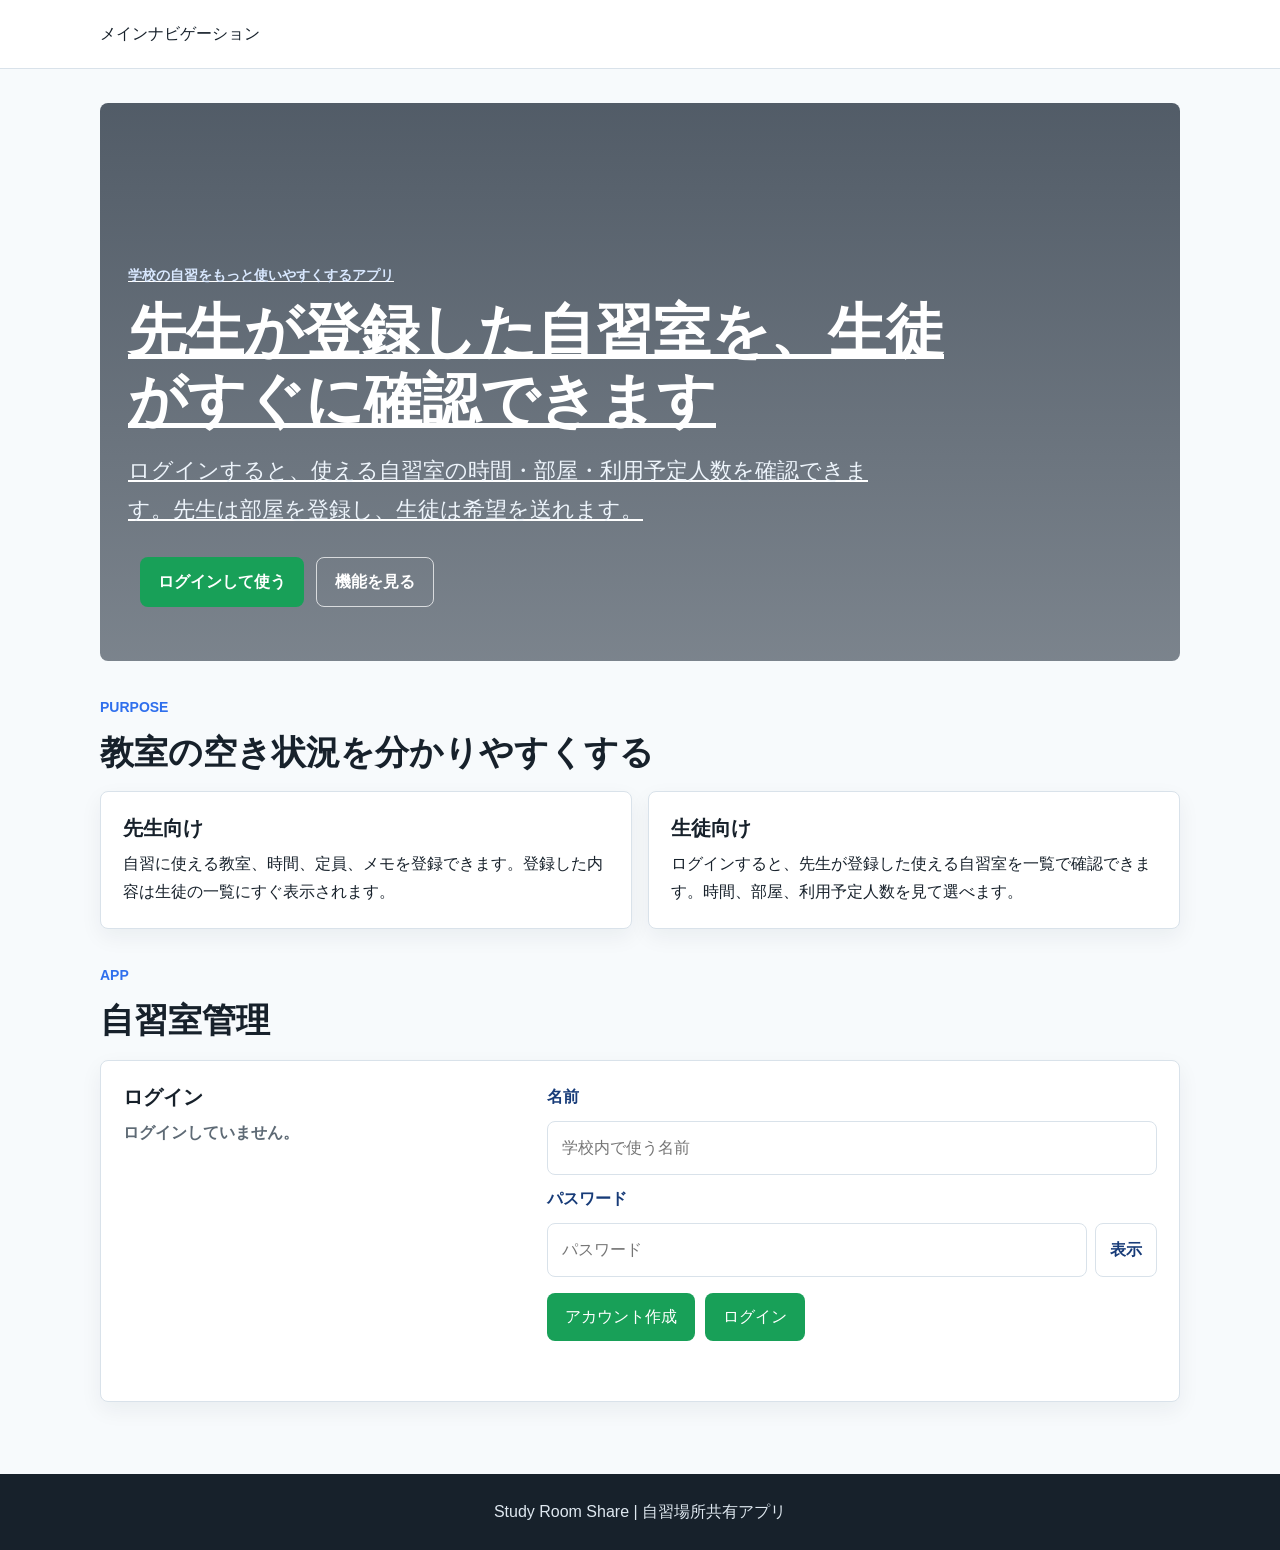
==== commit 62b59b5d: "Fix Supabase friend list filters" ====
--- a/dashboard.html
+++ b/dashboard.html
@@ -447,6 +447,18 @@
           },
           neq(column, value) {
             state.filters.push(`${encodeURIComponent(column)}=neq.${encodeURIComponent(value)}`);
+            return builder;
+          },
+          gte(column, value) {
+            state.filters.push(`${encodeURIComponent(column)}=gte.${encodeURIComponent(value)}`);
+            return builder;
+          },
+          lt(column, value) {
+            state.filters.push(`${encodeURIComponent(column)}=lt.${encodeURIComponent(value)}`);
+            return builder;
+          },
+          is(column, value) {
+            state.filters.push(`${encodeURIComponent(column)}=is.${encodeURIComponent(value)}`);
             return builder;
           },
           in(column, values) {
@@ -686,6 +698,7 @@
     let currentRequests = [];
     let currentReceptions = [];
     let currentReceptionVotes = [];
+    let hiddenVotedReceptionIds = new Set();
     let currentRoomPlans = [];
     let currentFriends = [];
     let currentStudySession = null;
@@ -696,6 +709,7 @@
     const LOCAL_REQUESTS_KEY = "study-room-share-local-requests";
     const LOCAL_RECEPTIONS_KEY = "study-room-share-local-receptions";
     const LOCAL_RECEPTION_VOTES_KEY = "study-room-share-local-reception-votes";
+    const VOTED_RECEPTION_IDS_KEY_PREFIX = "study-room-share-voted-reception-ids";
     const LOCAL_FRIENDS_KEY = "study-room-share-local-friends";
     const LOCAL_STUDY_SESSIONS_KEY = "study-room-share-local-study-sessions";
     const PLANNED_ROOMS_KEY = "study-room-share-planned-rooms";
@@ -1033,6 +1047,31 @@
       writeLocalJson(LOCAL_RECEPTION_VOTES_KEY, votes);
     }
 
+    function votedReceptionIdsKey() {
+      return currentUser ? `${VOTED_RECEPTION_IDS_KEY_PREFIX}-${currentUser.id}` : VOTED_RECEPTION_IDS_KEY_PREFIX;
+    }
+
+    function getRememberedVotedReceptionIds() {
+      return new Set([
+        ...hiddenVotedReceptionIds,
+        ...readLocalJson(votedReceptionIdsKey(), []).map((id) => String(id))
+      ]);
+    }
+
+    function rememberVotedReceptionIds(ids) {
+      const remembered = getRememberedVotedReceptionIds();
+      ids.forEach((id) => {
+        const receptionId = String(id);
+        hiddenVotedReceptionIds.add(receptionId);
+        remembered.add(receptionId);
+      });
+      try {
+        writeLocalJson(votedReceptionIdsKey(), Array.from(remembered));
+      } catch (_error) {
+        // The in-memory state still hides the vote during this session.
+      }
+    }
+
     function getLocalFriends() {
       return readLocalJson(LOCAL_FRIENDS_KEY, []);
     }
@@ -2004,6 +2043,7 @@
       currentProfile = null;
       currentRoomPlans = [];
       currentFriends = [];
+      hiddenVotedReceptionIds = new Set();
       authStatus.textContent = "ログインしていません。";
       roleSummary.hidden = true;
       schoolBanner.hidden = true;
@@ -2615,18 +2655,22 @@
         return;
       }
 
-      await appClient
-        .from("study_sessions")
-        .delete()
-        .eq("active", false)
-        .lt("ended_at", resetDate);
-
-      await appClient
-        .from("study_sessions")
-        .delete()
-        .eq("active", false)
-        .is("ended_at", null)
-        .lt("started_at", resetDate);
+      try {
+        await appClient
+          .from("study_sessions")
+          .delete()
+          .eq("active", false)
+          .lt("ended_at", resetDate);
+
+        await appClient
+          .from("study_sessions")
+          .delete()
+          .eq("active", false)
+          .is("ended_at", null)
+          .lt("started_at", resetDate);
+      } catch (error) {
+        console.warn("古い自習データの削除をスキップしました。", error);
+      }
     }
 
     function renderStudyStatus(session) {
@@ -2662,6 +2706,50 @@
 
       item.append(endRow, roomRow, endButton);
       studyStatus.appendChild(item);
+    }
+
+    function isTanouePresentationAccount() {
+      const displayName = normalizeFriendSearchText(currentProfile?.display_name || "");
+      const loginIdValue = normalizeFriendSearchText(currentProfile?.login_id || currentUser?.user_metadata?.login_id || "");
+      return displayName === "tanoue"
+        || ["tanoue", "student-ekj8xu"].includes(loginIdValue);
+    }
+
+    async function ensureTanouePresentationFriends(existingFriendIds = new Set()) {
+      if (!currentUser || !isTanouePresentationAccount() || displayRoleForAccount(currentProfile, currentUser) !== "student") {
+        return false;
+      }
+
+      const targetNames = new Set(["Aさん", "A", "Bさん", "B", "Cさん", "C", "Dさん", "D", "Eさん", "E"]);
+      const { data: profiles, error } = await appClient
+        .from("profiles")
+        .select("id, login_id, display_name, role")
+        .eq("role", "student");
+      if (error) {
+        return false;
+      }
+
+      const targets = (profiles || []).filter((profile) => (
+        String(profile.id) !== String(currentUser.id)
+        && (
+          targetNames.has(profile.display_name || "")
+          || targetNames.has(profile.login_id || "")
+        )
+        && !existingFriendIds.has(String(profile.id))
+      ));
+      if (!targets.length) {
+        return false;
+      }
+
+      const { error: upsertError } = await appClient.from("student_friends").upsert(
+        targets.map((profile) => ({
+          user_id: currentUser.id,
+          friend_id: profile.id,
+          friend_name: profile.display_name || profile.login_id || "名前なし"
+        })),
+        { onConflict: "user_id,friend_id" }
+      );
+      return !upsertError;
     }
 
     async function loadStudySession() {
@@ -2697,7 +2785,7 @@
       return session;
     }
 
-    async function loadFriends() {
+    async function loadFriends(shouldEnsurePresentationFriends = true) {
       if (!currentUser || !friendList) {
         currentFriends = [];
         renderFriendList([]);
@@ -2761,7 +2849,25 @@
         };
       });
 
+      const uniqueFriends = new Map();
+      remoteFriends.forEach((friend) => {
+        const id = String(friend.id || "");
+        if (!id || id === String(currentUser.id)) {
+          return;
+        }
+
+        const existing = uniqueFriends.get(id);
+        if (!existing || (!existing.display_name && friend.display_name)) {
+          uniqueFriends.set(id, friend);
+        }
+      });
+      remoteFriends = Array.from(uniqueFriends.values());
+
       const friendIds = remoteFriends.map((friend) => friend.id).filter(Boolean);
+      if (shouldEnsurePresentationFriends && await ensureTanouePresentationFriends(new Set(friendIds.map((id) => String(id))))) {
+        return loadFriends(false);
+      }
+
       if (friendIds.length) {
         const { data: friendProfiles, error: profileError } = await appClient
           .from("profiles")
@@ -2840,33 +2946,21 @@
         return { data: accounts, error: null };
       }
 
-      const [nameResult, loginResult] = await Promise.all([
-        appClient
-          .from("profiles")
-          .select("id, login_id, display_name, role")
-          .eq("role", "student")
-          .neq("id", currentUser.id)
-          .eq("display_name", query)
-          .order("display_name", { ascending: true }),
-        appClient
-          .from("profiles")
-          .select("id, login_id, display_name, role")
-          .eq("role", "student")
-          .neq("id", currentUser.id)
-          .eq("login_id", query)
-          .order("display_name", { ascending: true })
-      ]);
-
-      if (nameResult.error || loginResult.error) {
-        return { data: [], error: nameResult.error || loginResult.error };
-      }
-
-      const profilesById = new Map();
-      [...(nameResult.data || []), ...(loginResult.data || [])].forEach((profile) => {
-        profilesById.set(profile.id, profile);
-      });
-
-      return { data: [...profilesById.values()], error: null };
+      const { data, error } = await appClient
+        .from("profiles")
+        .select("id, login_id, display_name, role")
+        .eq("role", "student")
+        .neq("id", currentUser.id)
+        .order("display_name", { ascending: true });
+
+      if (error) {
+        return { data: [], error };
+      }
+
+      return {
+        data: (data || []).filter((profile) => friendMatchesQuery(profile, query)),
+        error: null
+      };
     }
 
     async function handleFriendSearch(event) {
@@ -3032,12 +3126,12 @@
         return;
       }
 
-      await loadRequests();
+      await runDashboardLoad("受付", loadRequests);
       if (displayRoleForAccount(currentProfile, currentUser) === "student") {
-        await loadFriends();
-        await loadStudySession();
-      }
-      await loadRooms();
+        await runDashboardLoad("友達", loadFriends);
+        await runDashboardLoad("自習中情報", loadStudySession);
+      }
+      await runDashboardLoad("使える自習室", loadRooms);
     }
 
     async function refreshFriendListData() {
@@ -3050,13 +3144,21 @@
       }
       setFriendMessage("", "");
 
-      await loadFriends();
-      await loadRooms();
+      await runDashboardLoad("友達", loadFriends);
+      await runDashboardLoad("使える自習室", loadRooms);
 
       if (refreshFriends) {
         refreshFriends.disabled = false;
       }
       setFriendMessage("更新しました。", "success");
+    }
+
+    async function runDashboardLoad(label, loader) {
+      try {
+        await loader();
+      } catch (error) {
+        console.warn(`${label} の読み込みをスキップしました。`, error);
+      }
     }
 
     function finishLocalLogin(account, message) {
@@ -3237,7 +3339,10 @@
     function renderStudentReceptions(receptions, votes) {
       if (!studentReceptionList || !currentUser) return;
       studentReceptionList.innerHTML = "";
-      const votedIds = new Set(votes.filter((vote) => String(vote.student_id) === String(currentUser.id)).map((vote) => String(vote.reception_id)));
+      const votedIds = new Set([
+        ...votes.filter((vote) => String(vote.student_id) === String(currentUser.id)).map((vote) => String(vote.reception_id)),
+        ...getRememberedVotedReceptionIds()
+      ]);
       let hasVisibleReception = false;
       groupReceptionsByRoom(receptions).forEach(({ roomName, receptions: roomReceptions }) => {
         const group = document.createElement("section");
@@ -3810,6 +3915,16 @@
       const receptionIds = String(button.dataset.receptionIds || "").split(",").filter(Boolean);
       if (!receptionIds.length) return;
       button.disabled = true;
+      rememberVotedReceptionIds(receptionIds);
+      const row = button.closest(".reception-result-row");
+      const group = button.closest(".reception-group");
+      row?.remove();
+      if (group && !group.querySelector(".reception-result-row")) {
+        group.remove();
+      }
+      if (!studentReceptionList.querySelector(".reception-group")) {
+        studentReceptionList.innerHTML = '<p class="empty-rooms">いません</p>';
+      }
       const newVotes = receptionIds
         .filter((receptionId) => !currentReceptionVotes.some((vote) => (
           String(vote.reception_id) === String(receptionId)
@@ -4021,11 +4136,11 @@
       }
 
       renderLoggedIn(session.user, profile);
-      await loadRoomOptions();
-      await loadRequests();
-      await loadFriends();
-      await loadRooms();
-      await loadStudySession();
+      await runDashboardLoad("部屋設定", loadRoomOptions);
+      await runDashboardLoad("受付", loadRequests);
+      await runDashboardLoad("友達", loadFriends);
+      await runDashboardLoad("使える自習室", loadRooms);
+      await runDashboardLoad("自習中情報", loadStudySession);
       if (!isDashboardPage) {
         window.location.href = "dashboard.html";
       }
--- a/style.css
+++ b/style.css
@@ -324,6 +324,10 @@
   cursor: default;
 }
 
+.feature-static-sample button {
+  cursor: default;
+}
+
 .app-intro {
   color: var(--muted);
 }
@@ -1300,6 +1304,10 @@
   color: #16833a;
 }
 
+.friend-weekly-total {
+  color: #2c5f91;
+}
+
 .friend-item span {
   margin-top: 3px;
   color: var(--muted);
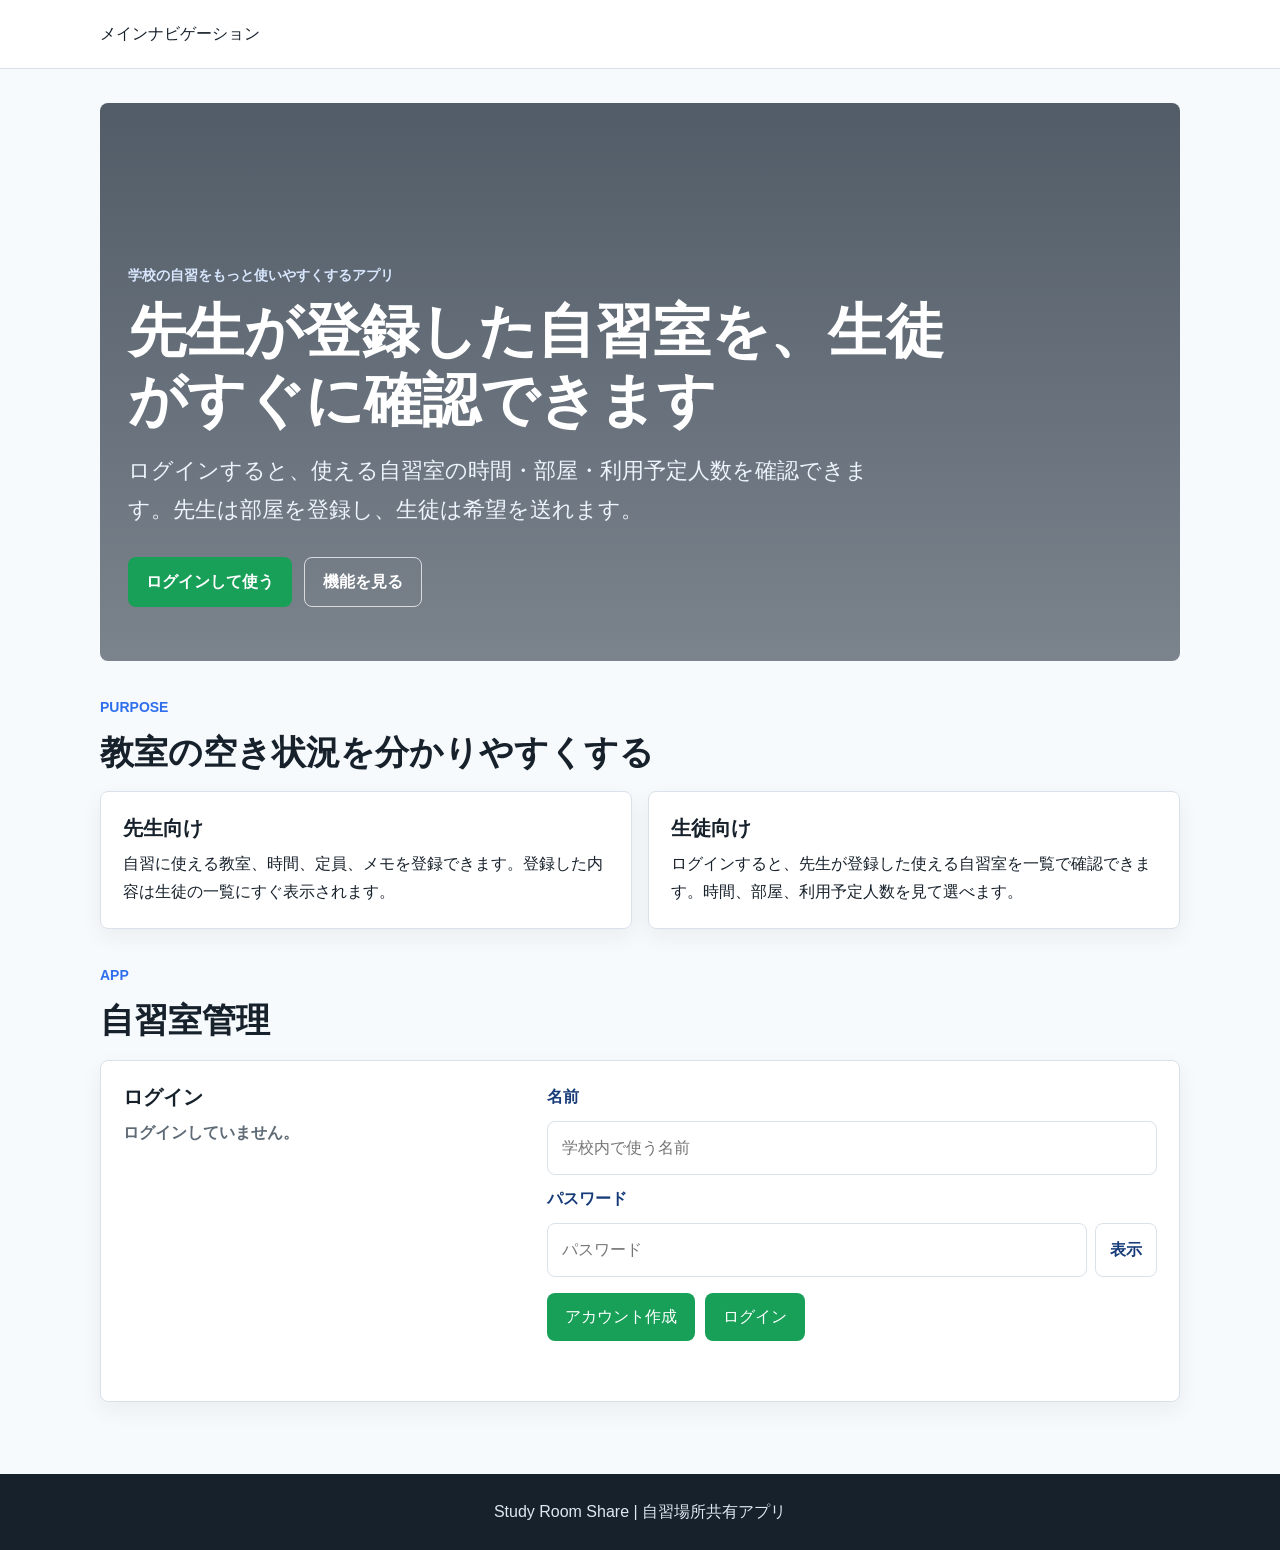
==== commit 393d4c09: "Harden app permissions and session flows" ====
--- a/dashboard.html
+++ b/dashboard.html
@@ -8,13 +8,13 @@
 </head>
 <body class="dashboard-page">
   <header class="site-header" hidden>
-    <nav class="nav" aria-label="繝｡繧､繝ｳ繝翫ン繧ｲ繝ｼ繧ｷ繝ｧ繝ｳ">
+    <nav class="nav" aria-label="メインナビゲーション">
       <a class="brand" href="index.html">Study Room Share</a>
       <div class="nav-links">
-        <a href="index.html">繝医ャ繝・/a>
-        <a href="features.html">讖溯・</a>
-        <a href="use-cases.html">豢ｻ逕ｨ萓・/a>
-        <a class="active" href="dashboard.html">邂｡逅・/a>
+        <a href="index.html">トップ</a>
+        <a href="features.html">機能</a>
+        <a href="use-cases.html">使い方</a>
+        <a class="active" href="dashboard.html">管理</a>
       </div>
     </nav>
   </header>
@@ -29,8 +29,8 @@
           逕溷ｾ偵・逋ｻ骭ｲ縺輔ｌ縺溯・鄙貞ｮ､繧偵Μ繧ｹ繝医〒遒ｺ隱阪＠縲∬・蛻・↓蜷医▲縺溷ｴ謇繧帝∈縺ｹ縺ｾ縺吶・
         </p>
         <div class="actions">
-          <a class="button primary" href="#app-section">繝ｭ繧ｰ繧､繝ｳ縺励※菴ｿ縺・/a>
-          <a class="button secondary" href="features.html">讖溯・繧定ｦ九ｋ</a>
+          <a class="button primary" href="#app-section">ログインして使う</a>
+          <a class="button secondary" href="features.html">機能を見る</a>
         </div>
       </div>
     </section>
@@ -49,7 +49,7 @@
           </p>
         </article>
         <article class="panel">
-          <h3>逕溷ｾ貞髄縺・/h3>
+          <h3>生徒向け</h3>
           <p>
             繝ｭ繧ｰ繧､繝ｳ縺吶ｋ縺ｨ縲∝・逕溘′逋ｻ骭ｲ縺励◆閾ｪ鄙貞ｮ､繧剃ｸ隕ｧ縺ｧ遒ｺ隱阪〒縺阪∪縺吶・
             蝣ｴ謇縲∵凾髢薙∽ｺｺ謨ｰ縺ｮ逶ｮ螳峨ｒ隕九※縲∬・鄙貞ｴ謇繧帝∈縺ｹ縺ｾ縺吶・
@@ -61,20 +61,20 @@
     <section class="section app-section" id="app-section" aria-labelledby="app-title">
       <div class="section-heading">
         <p class="eyebrow">App</p>
-        <h2 id="app-title">閾ｪ鄙貞ｮ､邂｡逅・/h2>
+        <h2 id="app-title">自習室管理</h2>
       </div>
 
       <div class="auth-panel" id="auth-panel">
         <div>
           <h3>繝ｭ繧ｰ繧､繝ｳ</h3>
-          <p class="auth-status" id="auth-status" role="status" aria-live="polite">繝ｭ繧ｰ繧､繝ｳ迥ｶ諷九ｒ遒ｺ隱阪＠縺ｦ縺・∪縺吶・/p>
+          <p class="auth-status" id="auth-status" role="status" aria-live="polite">ログイン状態を確認しています。</p>
         </div>
         <form class="auth-form" id="auth-form" autocomplete="off">
           <label for="display-name">蜷榊燕</label>
           <input id="display-name" name="school-display-name-no-autofill" type="text" maxlength="40" autocomplete="off" autocorrect="off" autocapitalize="off" spellcheck="false" placeholder="学校内で使う名前" required>
 
           <select id="account-role" name="account-role" hidden aria-hidden="true">
-            <option value="student">逕溷ｾ・/option>
+            <option value="student">生徒</option>
           </select>
           <input id="login-id" name="login-id" type="text" inputmode="latin" autocomplete="username" minlength="6" maxlength="24" pattern="[A-Za-z0-9_-]+" hidden aria-hidden="true">
 
@@ -89,7 +89,7 @@
             <button class="button auth-button-strong" id="signin-button" type="submit">繝ｭ繧ｰ繧､繝ｳ</button>
             <span class="school-banner" id="school-banner" hidden>縺ゅｋ蟄ｦ譬｡</span>
             <span class="user-name-label" id="user-name-label" hidden></span>
-            <button class="button auth-button-muted" id="signout-button" type="button" hidden>繝ｭ繧ｰ繧｢繧ｦ繝・/button>
+            <button class="button auth-button-muted" id="signout-button" type="button" hidden>ログアウト</button>
           </div>
           <p class="auth-message" id="auth-message" role="status" aria-live="polite"></p>
         </form>
@@ -98,9 +98,9 @@
       <div class="role-summary" id="role-summary" hidden>
         <div>
           <p class="eyebrow">Dashboard</p>
-          <h3 id="dashboard-title">閾ｪ鄙貞ｮ､繝ｪ繧ｹ繝・/h3>
+          <h3 id="dashboard-title">自習室リスト</h3>
         </div>
-        <p id="dashboard-note">蜈育函縺檎匳骭ｲ縺励◆閾ｪ鄙貞ｮ､繧堤｢ｺ隱阪〒縺阪∪縺吶・/p>
+        <p id="dashboard-note">先生が登録した自習室を確認できます。</p>
       </div>
 
       <div class="room-layout">
@@ -150,7 +150,7 @@
             <button class="button auth-button-muted" id="refresh-rooms" type="button">譖ｴ譁ｰ</button>
           </div>
           <div class="room-list" id="room-list" aria-live="polite">
-            <p class="empty-rooms">繝ｭ繧ｰ繧､繝ｳ縺吶ｋ縺ｨ閾ｪ鄙貞ｮ､繝ｪ繧ｹ繝医ｒ遒ｺ隱阪〒縺阪∪縺吶・/p>
+            <p class="empty-rooms">ログインすると自習室リストを確認できます。</p>
           </div>
         </div>
       </div>
@@ -320,6 +320,7 @@
       const authUrl = `${url}/auth/v1`;
       const restUrl = `${url}/rest/v1`;
       const listeners = [];
+      let refreshPromise = null;
 
       function getStoredSession() {
         try {
@@ -335,7 +336,8 @@
         } else {
           localStorage.removeItem(storageKey);
         }
-        listeners.forEach((listener) => listener("SIGNED_IN", session));
+        const event = session ? "SIGNED_IN" : "SIGNED_OUT";
+        listeners.forEach((listener) => listener(event, session));
       }
 
       function authHeaders(useSession) {
@@ -348,32 +350,44 @@
       }
 
       async function refreshStoredSession() {
-        const session = getStoredSession();
-        if (!session?.refresh_token) {
-          return null;
+        if (refreshPromise) {
+          return refreshPromise;
         }
 
-        const response = await fetch(`${authUrl}/token?grant_type=refresh_token`, {
-          method: "POST",
-          headers: {
-            apikey: key,
-            "Content-Type": "application/json"
-          },
-          body: JSON.stringify({ refresh_token: session.refresh_token })
-        });
-        const text = await response.text();
-        const payload = text ? JSON.parse(text) : null;
-
-        if (!response.ok) {
-          saveSession(null);
-          return null;
+        refreshPromise = (async () => {
+          const session = getStoredSession();
+          if (!session?.refresh_token) {
+            return null;
+          }
+
+          const response = await fetch(`${authUrl}/token?grant_type=refresh_token`, {
+            method: "POST",
+            headers: {
+              apikey: key,
+              "Content-Type": "application/json"
+            },
+            body: JSON.stringify({ refresh_token: session.refresh_token })
+          });
+          const text = await response.text();
+          const payload = text ? JSON.parse(text) : null;
+
+          if (!response.ok) {
+            saveSession(null);
+            return null;
+          }
+
+          const refreshedSession = buildSession(payload);
+          if (refreshedSession) {
+            saveSession(refreshedSession);
+          }
+          return refreshedSession;
+        })();
+
+        try {
+          return await refreshPromise;
+        } finally {
+          refreshPromise = null;
         }
-
-        const refreshedSession = buildSession(payload);
-        if (refreshedSession) {
-          saveSession(refreshedSession);
-        }
-        return refreshedSession;
       }
 
       async function request(endpoint, options) {
@@ -605,8 +619,17 @@
             return { data, error };
           },
           async signOut() {
+            const session = getStoredSession();
+            let error = null;
+            if (session?.access_token) {
+              const result = await request(`${authUrl}/logout`, {
+                method: "POST",
+                headers: authHeaders(true)
+              });
+              error = result.error;
+            }
             saveSession(null);
-            return { error: null };
+            return { error };
           },
           async getSession() {
             return { data: { session: getStoredSession() } };
@@ -615,7 +638,14 @@
             listeners.push(callback);
           }
         },
-        from: table
+        from: table,
+        rpc(name, values = {}) {
+          return request(`${restUrl}/rpc/${encodeURIComponent(name)}`, {
+            method: "POST",
+            headers: authHeaders(true),
+            body: JSON.stringify(values)
+          });
+        }
       };
     }
 
@@ -700,6 +730,7 @@
     let currentReceptionVotes = [];
     let hiddenVotedReceptionIds = new Set();
     let currentRoomPlans = [];
+    let currentRoomPlanCounts = new Map();
     let currentFriends = [];
     let currentStudySession = null;
     const LOCAL_SESSION_KEY = "study-room-share-local-session";
@@ -1139,6 +1170,9 @@
       }
 
       const roomId = getRoomId(room);
+      if (currentRoomPlanCounts.has(roomId)) {
+        return currentRoomPlanCounts.get(roomId) || 0;
+      }
       return currentRoomPlans.filter((plan) => String(plan.room_id) === roomId).length;
     }
 
@@ -1184,6 +1218,7 @@
 
     async function loadRoomPlans(rooms) {
       currentRoomPlans = [];
+      currentRoomPlanCounts = new Map();
 
       if (!isSupabaseUser()) {
         return;
@@ -1194,16 +1229,29 @@
         return;
       }
 
-      const { data, error } = await appClient
-        .from("study_room_plans")
-        .select("room_id, user_id, created_at");
-
-      if (error) {
-        currentRoomPlans = [];
-        return;
-      }
-
-      currentRoomPlans = (data || []).filter((plan) => roomIds.has(String(plan.room_id)));
+      const [plansResult, countsResult] = await Promise.all([
+        appClient.from("study_room_plans").select("room_id, user_id, created_at"),
+        appClient.rpc("get_study_room_plan_counts")
+      ]);
+
+      if (!plansResult.error) {
+        currentRoomPlans = (plansResult.data || []).filter((plan) => roomIds.has(String(plan.room_id)));
+      }
+
+      if (!countsResult.error) {
+        (countsResult.data || []).forEach((row) => {
+          const roomId = String(row.room_id || "");
+          if (roomIds.has(roomId)) {
+            currentRoomPlanCounts.set(roomId, Number(row.planned_count) || 0);
+          }
+        });
+        return;
+      }
+
+      currentRoomPlans.forEach((plan) => {
+        const roomId = String(plan.room_id || "");
+        currentRoomPlanCounts.set(roomId, (currentRoomPlanCounts.get(roomId) || 0) + 1);
+      });
     }
 
     async function saveRoomPlan(room, shouldPlan) {
@@ -1223,6 +1271,7 @@
       if (!roomId) {
         return { error: { message: "部屋情報が見つかりません。" } };
       }
+      const wasPlanned = isRoomPlannedByCurrentUser(room);
 
       if (shouldPlan) {
         const { error } = await appClient.from("study_room_plans").upsert({
@@ -1233,12 +1282,13 @@
           ignoreDuplicates: true
         });
 
-        if (!error && !isRoomPlannedByCurrentUser(room)) {
+        if (!error && !wasPlanned) {
           currentRoomPlans.push({
             room_id: Number(roomId),
             user_id: currentUser.id,
             created_at: new Date().toISOString()
           });
+          currentRoomPlanCounts.set(roomId, (currentRoomPlanCounts.get(roomId) || 0) + 1);
         }
         return { error };
       }
@@ -1253,6 +1303,9 @@
         currentRoomPlans = currentRoomPlans.filter((plan) => !(
           String(plan.room_id) === roomId && String(plan.user_id) === String(currentUser.id)
         ));
+        if (wasPlanned) {
+          currentRoomPlanCounts.set(roomId, Math.max(0, (currentRoomPlanCounts.get(roomId) || 0) - 1));
+        }
       }
 
       return { error };
@@ -1273,11 +1326,10 @@
         : "終了時刻を過ぎたため変更できません";
     }
 
-    function makeAccountLoginId(password, name) {
-      const role = roleFromPassword(password);
+    function makeAccountLoginIdForRole(role, name) {
       const trimmedName = name.trim();
       if (!trimmedName) {
-        return password;
+        return role;
       }
 
       let hash = 0;
@@ -1285,7 +1337,11 @@
         hash = ((hash << 5) - hash + char.charCodeAt(0)) | 0;
       });
 
-      return `${role || "user"}-${Math.abs(hash).toString(36)}`;
+      return `${role}-${Math.abs(hash).toString(36)}`;
+    }
+
+    function makeAccountLoginId(password, name) {
+      return makeAccountLoginIdForRole(roleFromPassword(password), name);
     }
 
     function getPasswordAccount(id, name) {
@@ -1322,17 +1378,14 @@
     }
 
     function getPasswordCredential() {
-      return normalizeLoginId(accountPassword.value);
+      return accountPassword.value;
     }
 
     function roleFromPassword(value) {
       if (value === ROLE_PASSWORDS.teacher) {
         return "teacher";
       }
-      if (value === ROLE_PASSWORDS.student) {
-        return "student";
-      }
-      return "";
+      return "student";
     }
 
     function roleFromLoginId(value) {
@@ -1362,7 +1415,7 @@
       return "認証に失敗しました。Supabaseの設定を確認してください。";
     }
 
-    function getAuthInputProblem() {
+    function getAuthInputProblem(forSignup = false) {
       const password = getPasswordCredential();
       const name = displayName.value.trim();
 
@@ -1375,8 +1428,11 @@
       if (!password) {
         return "パスワードを入力してください。";
       }
-      if (!roleFromPassword(password)) {
-        return "パスワードが違います。";
+      if (password.length < 8) {
+        return "パスワードは8文字以上にしてください。";
+      }
+      if (forSignup && Object.values(ROLE_PASSWORDS).includes(password)) {
+        return "共通パスワードは新規登録に使えません。自分だけのパスワードを入力してください。";
       }
       return "";
     }
@@ -2020,28 +2076,19 @@
 
     function isSchoolLogin(profile, user) {
       const loginId = profile?.login_id || user?.user_metadata?.login_id || user?.email?.split("@")[0] || "";
-      const role = profile?.role || user?.user_metadata?.role || "";
+      const role = profile?.role || "";
       return loginId === "study2026" || loginId === "teach2026" || role === "student" || role === "teacher";
     }
 
-    function displayRoleForAccount(profile, user) {
-      const loginId = profile?.login_id || user?.user_metadata?.login_id || user?.email?.split("@")[0] || "";
-
-      if (loginId === "study2026") {
-        return "student";
-      }
-
-      if (loginId === "teach2026") {
-        return "teacher";
-      }
-
-      return profile?.role || user?.user_metadata?.role || "student";
+    function displayRoleForAccount(profile) {
+      return profile?.role === "teacher" ? "teacher" : "student";
     }
 
     function renderLoggedOut() {
       currentUser = null;
       currentProfile = null;
       currentRoomPlans = [];
+      currentRoomPlanCounts = new Map();
       currentFriends = [];
       hiddenVotedReceptionIds = new Set();
       authStatus.textContent = "ログインしていません。";
@@ -2490,7 +2537,7 @@
           item.classList.add("is-studying");
         }
         const studyText = friend.study_status || "勉強状況";
-        const commentText = friend.comment || "コメント";
+        const commentText = friend.comment || "";
 
         const nameWrap = document.createElement("div");
         nameWrap.className = "friend-name-block";
@@ -2586,6 +2633,36 @@
       return start;
     }
 
+    function getStudySessionAutomaticEndDate(session) {
+      const startedAt = new Date(session?.started_at || "");
+      if (Number.isNaN(startedAt.getTime())) {
+        return null;
+      }
+
+      const timeMatch = String(session?.ends_at || "").match(/^(\d{1,2}):(\d{2})$/);
+      const automaticEnd = new Date(startedAt);
+      if (!timeMatch) {
+        automaticEnd.setHours(23, 59, 59, 999);
+        return automaticEnd;
+      }
+
+      const hours = Number(timeMatch[1]);
+      const minutes = Number(timeMatch[2]);
+      if (hours > 24 || minutes > 59 || (hours === 24 && minutes !== 0)) {
+        return null;
+      }
+      automaticEnd.setHours(hours, minutes, 0, 0);
+      return automaticEnd;
+    }
+
+    function isStudySessionExpired(session, now = new Date()) {
+      if (!session || session.active === false) {
+        return false;
+      }
+      const automaticEnd = getStudySessionAutomaticEndDate(session);
+      return Boolean(automaticEnd && automaticEnd <= now);
+    }
+
     function getStudySessionEndDate(session) {
       if (session?.ended_at) {
         const endedAt = new Date(session.ended_at);
@@ -2595,7 +2672,9 @@
       }
 
       if (session?.active !== false) {
-        return new Date();
+        const now = new Date();
+        const automaticEnd = getStudySessionAutomaticEndDate(session);
+        return automaticEnd && automaticEnd < now ? automaticEnd : now;
       }
 
       return null;
@@ -2636,7 +2715,14 @@
       const localSessions = getLocalStudySessions();
       if (localSessions.length) {
         const reset = new Date(resetDate);
-        saveLocalStudySessions(localSessions.filter((session) => {
+        const normalizedSessions = localSessions.map((session) => {
+          if (!isStudySessionExpired(session)) {
+            return session;
+          }
+          const automaticEnd = getStudySessionAutomaticEndDate(session) || new Date();
+          return { ...session, active: false, ended_at: automaticEnd.toISOString() };
+        });
+        saveLocalStudySessions(normalizedSessions.filter((session) => {
           if (session.active !== false) {
             return true;
           }
@@ -2708,50 +2794,6 @@
       studyStatus.appendChild(item);
     }
 
-    function isTanouePresentationAccount() {
-      const displayName = normalizeFriendSearchText(currentProfile?.display_name || "");
-      const loginIdValue = normalizeFriendSearchText(currentProfile?.login_id || currentUser?.user_metadata?.login_id || "");
-      return displayName === "tanoue"
-        || ["tanoue", "student-ekj8xu"].includes(loginIdValue);
-    }
-
-    async function ensureTanouePresentationFriends(existingFriendIds = new Set()) {
-      if (!currentUser || !isTanouePresentationAccount() || displayRoleForAccount(currentProfile, currentUser) !== "student") {
-        return false;
-      }
-
-      const targetNames = new Set(["Aさん", "A", "Bさん", "B", "Cさん", "C", "Dさん", "D", "Eさん", "E"]);
-      const { data: profiles, error } = await appClient
-        .from("profiles")
-        .select("id, login_id, display_name, role")
-        .eq("role", "student");
-      if (error) {
-        return false;
-      }
-
-      const targets = (profiles || []).filter((profile) => (
-        String(profile.id) !== String(currentUser.id)
-        && (
-          targetNames.has(profile.display_name || "")
-          || targetNames.has(profile.login_id || "")
-        )
-        && !existingFriendIds.has(String(profile.id))
-      ));
-      if (!targets.length) {
-        return false;
-      }
-
-      const { error: upsertError } = await appClient.from("student_friends").upsert(
-        targets.map((profile) => ({
-          user_id: currentUser.id,
-          friend_id: profile.id,
-          friend_name: profile.display_name || profile.login_id || "名前なし"
-        })),
-        { onConflict: "user_id,friend_id" }
-      );
-      return !upsertError;
-    }
-
     async function loadStudySession() {
       if (!currentUser || !studyStatus) {
         renderStudyStatus(null);
@@ -2780,12 +2822,30 @@
         return null;
       }
 
-      const session = (data || [])[0] || null;
+      const sessions = data || [];
+      const expiredSessions = sessions.filter((session) => isStudySessionExpired(session));
+      await Promise.all(expiredSessions.map(async (session) => {
+        const automaticEnd = getStudySessionAutomaticEndDate(session) || new Date();
+        await appClient
+          .from("study_sessions")
+          .update({ active: false, ended_at: automaticEnd.toISOString() })
+          .eq("id", session.id)
+          .eq("user_id", currentUser.id);
+        if (session.room_id) {
+          await appClient
+            .from("study_room_plans")
+            .delete()
+            .eq("room_id", session.room_id)
+            .eq("user_id", currentUser.id);
+        }
+      }));
+
+      const session = sessions.find((item) => !isStudySessionExpired(item)) || null;
       renderStudyStatus(session);
       return session;
     }
 
-    async function loadFriends(shouldEnsurePresentationFriends = true) {
+    async function loadFriends() {
       if (!currentUser || !friendList) {
         currentFriends = [];
         renderFriendList([]);
@@ -2801,7 +2861,7 @@
       if (String(currentUser.id).startsWith("local-")) {
         const accounts = Object.values(getLocalAccounts());
         const activeSessions = getLocalStudySessions()
-          .filter((session) => session.active !== false)
+          .filter((session) => session.active !== false && !isStudySessionExpired(session))
           .sort((a, b) => String(b.started_at).localeCompare(String(a.started_at)));
         const localFriendIds = localFriends.map((friend) => (
           friend.user_id === currentUser.id ? friend.friend_id : friend.user_id
@@ -2864,10 +2924,6 @@
       remoteFriends = Array.from(uniqueFriends.values());
 
       const friendIds = remoteFriends.map((friend) => friend.id).filter(Boolean);
-      if (shouldEnsurePresentationFriends && await ensureTanouePresentationFriends(new Set(friendIds.map((id) => String(id))))) {
-        return loadFriends(false);
-      }
-
       if (friendIds.length) {
         const { data: friendProfiles, error: profileError } = await appClient
           .from("profiles")
@@ -2894,7 +2950,7 @@
           .order("started_at", { ascending: false });
         if (!sessionError) {
           const sessionByUserId = new Map();
-          (friendSessions || []).forEach((session) => {
+          (friendSessions || []).filter((session) => !isStudySessionExpired(session)).forEach((session) => {
             const userId = String(session.user_id);
             if (!sessionByUserId.has(userId)) {
               sessionByUserId.set(userId, session);
@@ -3175,23 +3231,24 @@
     }
 
     async function fetchProfile(user) {
-      const { data, error } = await appClient
+      let { data, error } = await appClient
         .from("profiles")
         .select("id, login_id, display_name, role, self_comment")
         .eq("id", user.id)
         .single();
 
+      const profileErrorMessage = String(error?.message || "");
+      if (error && (profileErrorMessage.includes("self_comment") || profileErrorMessage.includes("schema cache"))) {
+        const fallbackResult = await appClient
+          .from("profiles")
+          .select("id, login_id, display_name, role")
+          .eq("id", user.id)
+          .single();
+        data = fallbackResult.data ? { ...fallbackResult.data, self_comment: "" } : null;
+        error = fallbackResult.error;
+      }
+
       if (!error && data) {
-        const loginId = data.login_id || user.user_metadata?.login_id || user.email?.split("@")[0] || "";
-        const expectedRole = roleFromLoginId(loginId);
-        if (expectedRole && data.role !== expectedRole) {
-          const correctedProfile = { ...data, role: expectedRole };
-          const { error: updateError } = await appClient.from("profiles").upsert(correctedProfile);
-          if (updateError && isConnectionError(updateError)) {
-            throw updateError;
-          }
-          return correctedProfile;
-        }
         return data;
       }
 
@@ -3203,7 +3260,7 @@
         id: user.id,
         login_id: user.user_metadata?.login_id || user.email?.split("@")[0],
         display_name: user.user_metadata?.display_name || user.user_metadata?.login_id || user.email,
-        role: user.user_metadata?.role || "student",
+        role: "student",
         self_comment: ""
       };
 
@@ -3245,6 +3302,7 @@
       if (String(currentUser.id).startsWith("local-")) {
         await cleanupExpiredRooms();
         currentRoomPlans = [];
+        currentRoomPlanCounts = new Map();
         renderRooms(filterVisibleRooms(getLocalRooms()));
         return;
       }
@@ -3258,7 +3316,7 @@
         .order("start_time", { ascending: true });
 
       if (error) {
-        roomList.innerHTML = '<p class="empty-rooms">閾ｪ鄙貞ｮ､繧定ｪｭ縺ｿ霎ｼ繧√∪縺帙ｓ縺ｧ縺励◆縲４upabase縺ｮ繝・・繝悶Ν險ｭ螳壹ｒ遒ｺ隱阪＠縺ｦ縺上□縺輔＞縲・/p>';
+        roomList.innerHTML = '<p class="empty-rooms">自習室を読み込めませんでした。Supabaseの設定を確認してください。</p>';
         return;
       }
 
@@ -3345,6 +3403,9 @@
       ]);
       let hasVisibleReception = false;
       groupReceptionsByRoom(receptions).forEach(({ roomName, receptions: roomReceptions }) => {
+        const hasVotedForRoom = roomReceptions.some((reception) => votedIds.has(String(reception.id)));
+        if (hasVotedForRoom) return;
+
         const group = document.createElement("section");
         group.className = "reception-group";
         const title = document.createElement("h5");
@@ -3353,7 +3414,6 @@
         const list = document.createElement("div");
         list.className = "reception-result-list";
         groupReceptionsByDate(roomReceptions).forEach(({ receptionDate, receptions: dateReceptions }) => {
-          if (dateReceptions.some((reception) => votedIds.has(String(reception.id)))) return;
           hasVisibleReception = true;
           const row = document.createElement("div");
           row.className = "reception-result-row";
@@ -3363,6 +3423,7 @@
           voteButton.type = "button";
           voteButton.className = "button primary reception-vote-button";
           voteButton.dataset.receptionIds = dateReceptions.map((reception) => reception.id).join(",");
+          voteButton.dataset.roomReceptionIds = roomReceptions.map((reception) => reception.id).join(",");
           voteButton.textContent = "投票する";
           row.append(date, voteButton);
           list.appendChild(row);
@@ -3384,9 +3445,12 @@
         renderStudentReceptions([], []);
         return;
       }
+      const today = formatDateForInput(new Date());
 
       if (String(currentUser.id).startsWith("local-")) {
-        currentReceptions = getLocalReceptions().filter((item) => item.active !== false);
+        currentReceptions = getLocalReceptions().filter((item) => (
+          item.active !== false && String(item.reception_date || "") >= today
+        ));
         currentReceptionVotes = getLocalReceptionVotes();
         renderRequestSummary(currentReceptions, currentReceptionVotes);
         renderStudentReceptions(currentReceptions, currentReceptionVotes);
@@ -3394,7 +3458,7 @@
       }
 
       const [{ data: receptions, error: receptionError }, { data: votes, error: voteError }] = await Promise.all([
-        appClient.from("study_receptions").select("id, room_option_id, room_name, reception_date, created_by, active, created_at").eq("active", true).order("reception_date", { ascending: true }),
+        appClient.from("study_receptions").select("id, room_option_id, room_name, reception_date, created_by, active, created_at").eq("active", true).gte("reception_date", today).order("reception_date", { ascending: true }),
         appClient.from("study_reception_votes").select("id, reception_id, student_id, created_at")
       ]);
       if (receptionError || voteError) {
@@ -3411,7 +3475,7 @@
     }
 
     async function handleSignUp() {
-      const inputProblem = getAuthInputProblem();
+      const inputProblem = getAuthInputProblem(true);
       if (inputProblem) {
         setAuthMessage(`登録できません。${inputProblem}`, "error");
         authForm.reportValidity();
@@ -3425,9 +3489,10 @@
 
       const id = getPasswordCredential();
       const password = id;
-      const role = roleFromPassword(id);
+      const role = "student";
       const name = displayName.value.trim();
-      const email = loginIdToEmail(makeAccountLoginId(id, name));
+      const accountLoginId = makeAccountLoginIdForRole(role, name);
+      const email = loginIdToEmail(accountLoginId);
 
       setAuthLoading(true);
       setAuthMessage("", "");
@@ -3438,7 +3503,7 @@
           password,
           options: {
             data: {
-              login_id: makeAccountLoginId(id, name),
+              login_id: accountLoginId,
               display_name: name,
               role
             }
@@ -3454,7 +3519,7 @@
 
         if (data.session) {
           await ensureProfile(data.session.user, {
-            login_id: makeAccountLoginId(id, name),
+            login_id: accountLoginId,
             display_name: name,
             role
           });
@@ -3470,8 +3535,6 @@
 
     async function handleSignIn() {
       clearLocalSession();
-      await appClient.auth.signOut();
-      renderLoggedOut();
 
       const inputProblem = getAuthInputProblem();
       if (inputProblem) {
@@ -3485,6 +3548,9 @@
         return;
       }
 
+      await appClient.auth.signOut();
+      renderLoggedOut();
+
       const id = getPasswordCredential();
       const name = displayName.value.trim();
       const password = id;
@@ -3493,10 +3559,23 @@
       setAuthMessage("", "");
 
       try {
-        const { error } = await appClient.auth.signInWithPassword({
-          email: loginIdToEmail(makeAccountLoginId(id, name)),
-          password
-        });
+        const candidateRoles = password === ROLE_PASSWORDS.teacher
+          ? ["teacher", "student"]
+          : ["student", "teacher"];
+        let error = null;
+        for (const role of candidateRoles) {
+          const result = await appClient.auth.signInWithPassword({
+            email: loginIdToEmail(makeAccountLoginIdForRole(role, name)),
+            password
+          });
+          error = result.error;
+          if (!error) {
+            break;
+          }
+          if (!String(error.message || "").toLowerCase().includes("invalid login credentials")) {
+            break;
+          }
+        }
 
         setAuthLoading(false);
 
@@ -3845,6 +3924,11 @@
         return;
       }
 
+      if (requestSubmit.disabled) {
+        return;
+      }
+      requestSubmit.disabled = true;
+      try {
       const receptionPayload = {
         room_option_id: requestRoom.value,
         room_name: requestRoom.options[requestRoom.selectedIndex].textContent,
@@ -3877,6 +3961,9 @@
       await loadRequests();
       resetReceptionForm();
       setRequestMessage("受付を追加しました。", "success");
+      } finally {
+        updateReceptionStep();
+      }
     }
 
     function handleRequestNext() {
@@ -3913,15 +4000,12 @@
       const button = event.target.closest(".reception-vote-button");
       if (!button || !currentUser) return;
       const receptionIds = String(button.dataset.receptionIds || "").split(",").filter(Boolean);
+      const roomReceptionIds = String(button.dataset.roomReceptionIds || "").split(",").filter(Boolean);
       if (!receptionIds.length) return;
       button.disabled = true;
-      rememberVotedReceptionIds(receptionIds);
-      const row = button.closest(".reception-result-row");
+      rememberVotedReceptionIds(roomReceptionIds.length ? roomReceptionIds : receptionIds);
       const group = button.closest(".reception-group");
-      row?.remove();
-      if (group && !group.querySelector(".reception-result-row")) {
-        group.remove();
-      }
+      group?.remove();
       if (!studentReceptionList.querySelector(".reception-group")) {
         studentReceptionList.innerHTML = '<p class="empty-rooms">いません</p>';
       }
@@ -3995,6 +4079,11 @@
         return;
       }
 
+      if (studyStartSubmit.disabled) {
+        return;
+      }
+      studyStartSubmit.disabled = true;
+      try {
       const payload = {
         user_id: currentUser.id,
         room_id: isUnspecifiedRoom ? null : Number(studyStartRoom.value),
@@ -4008,8 +4097,11 @@
       setStudyStartMessage("", "");
 
       if (String(currentUser.id).startsWith("local-")) {
+        const endedAt = new Date().toISOString();
         const sessions = getLocalStudySessions().map((studySession) => (
-          studySession.user_id === currentUser.id ? { ...studySession, active: false } : studySession
+          studySession.user_id === currentUser.id && studySession.active !== false
+            ? { ...studySession, active: false, ended_at: endedAt }
+            : studySession
         ));
         sessions.push({ ...payload, id: Date.now() });
         saveLocalStudySessions(sessions);
@@ -4024,7 +4116,7 @@
 
       await appClient
         .from("study_sessions")
-        .update({ active: false })
+        .update({ active: false, ended_at: new Date().toISOString() })
         .eq("user_id", currentUser.id)
         .eq("active", true);
 
@@ -4049,6 +4141,9 @@
         return;
       }
       setStudyStartMessage("自習を開始しました。", "success");
+      } finally {
+        studyStartSubmit.disabled = false;
+      }
     }
 
     async function handleStudyEndClick(event) {
